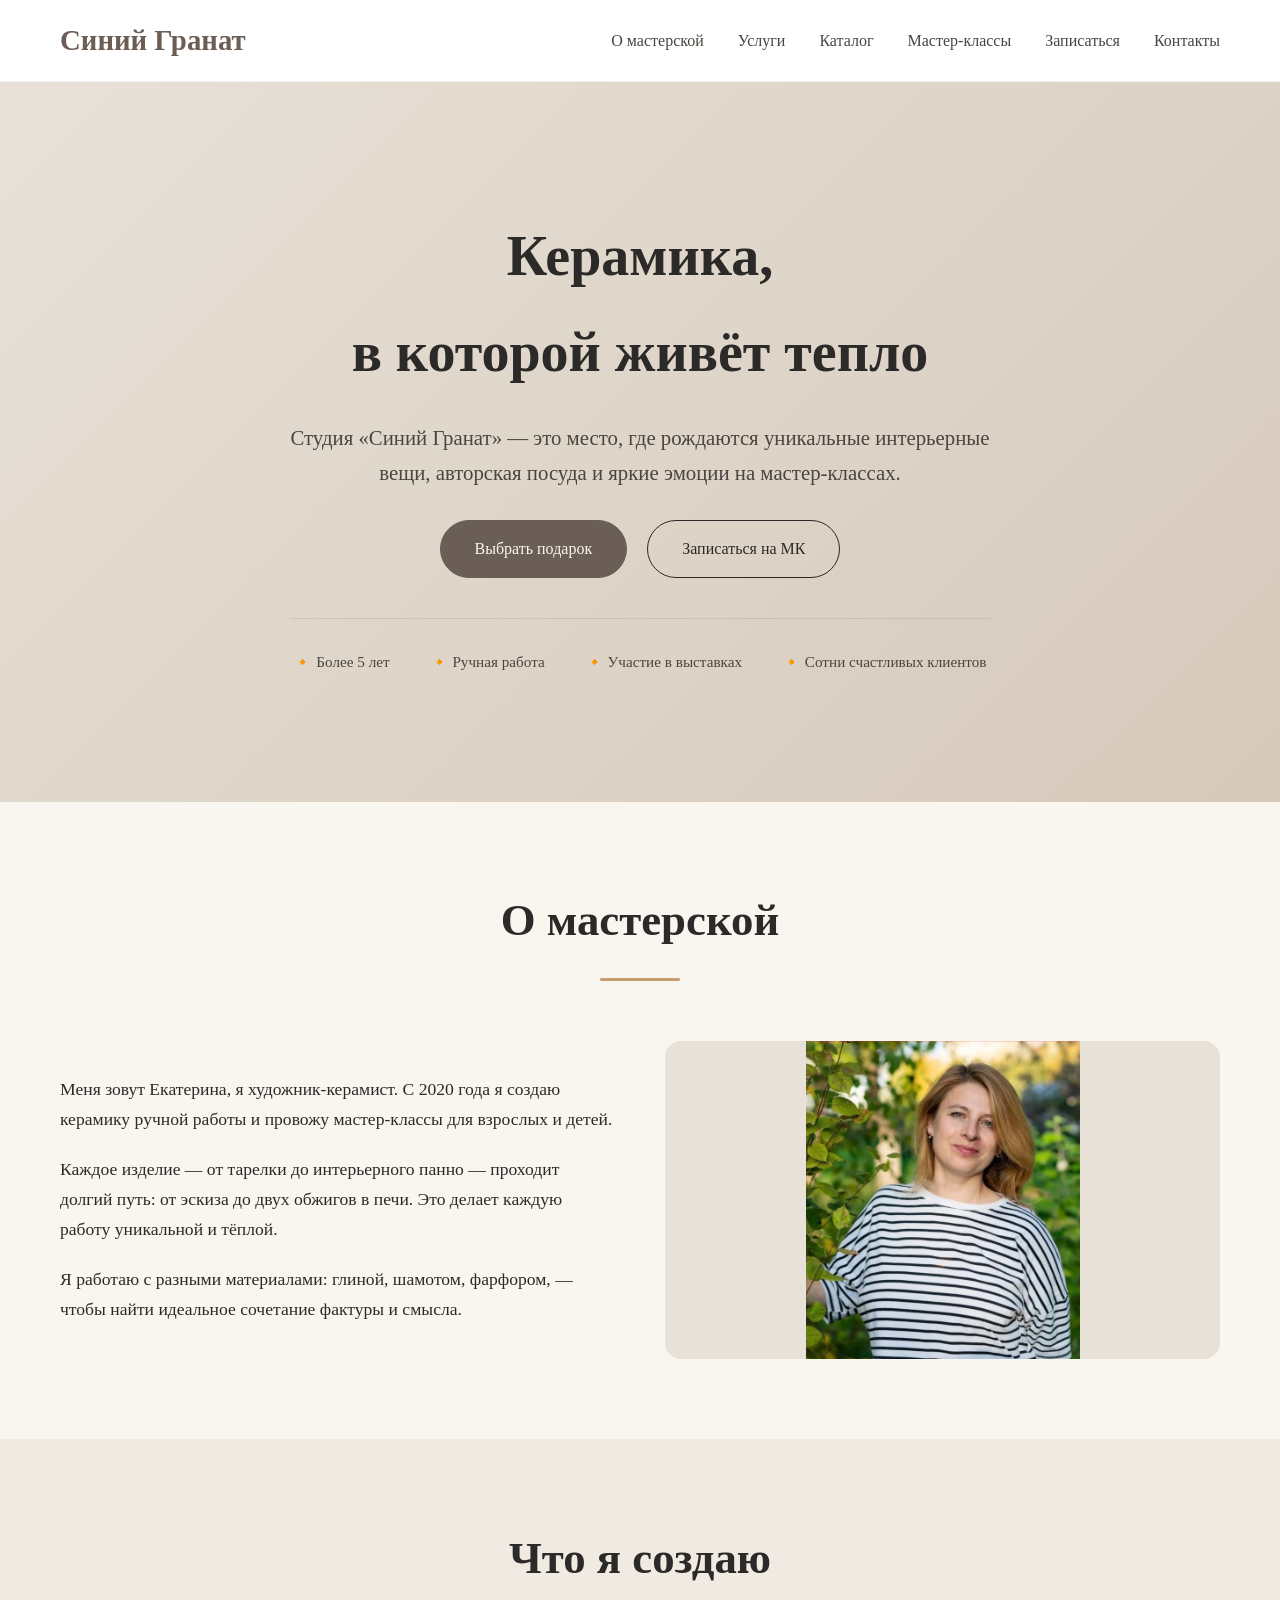
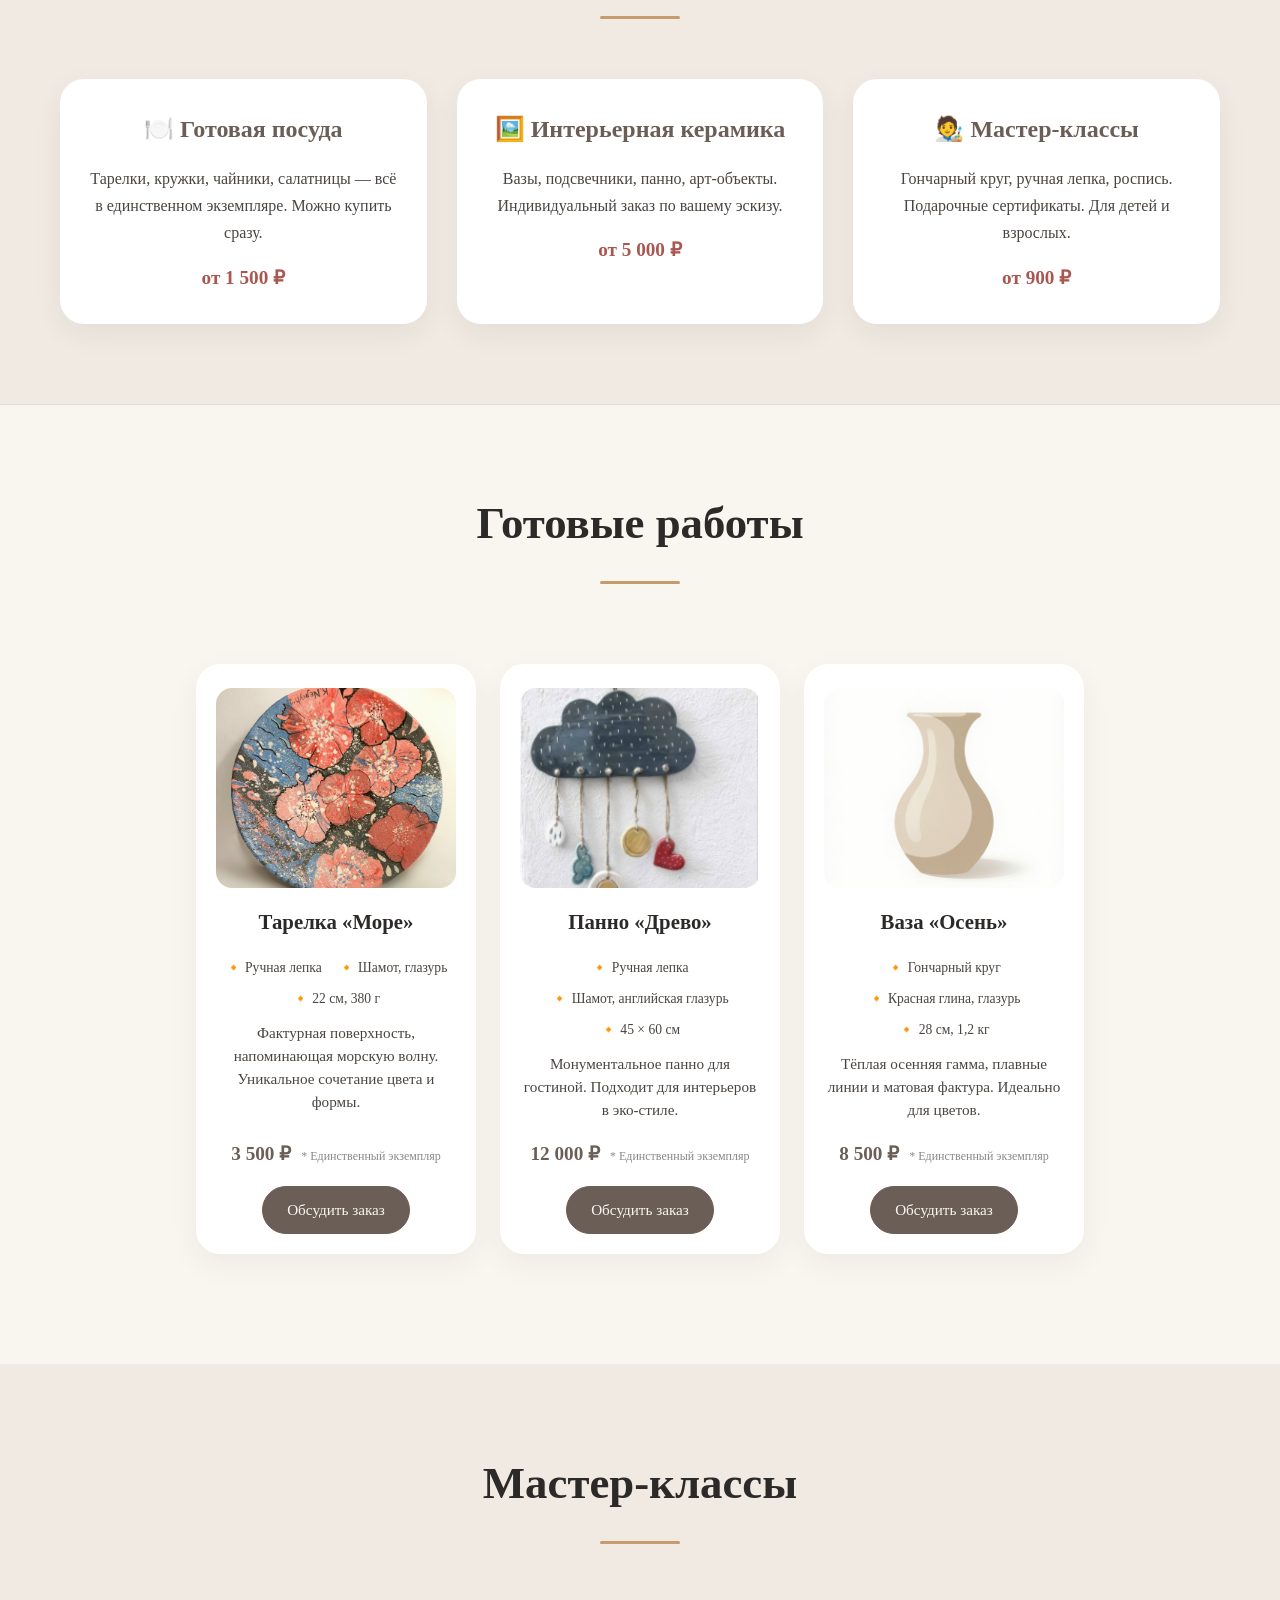
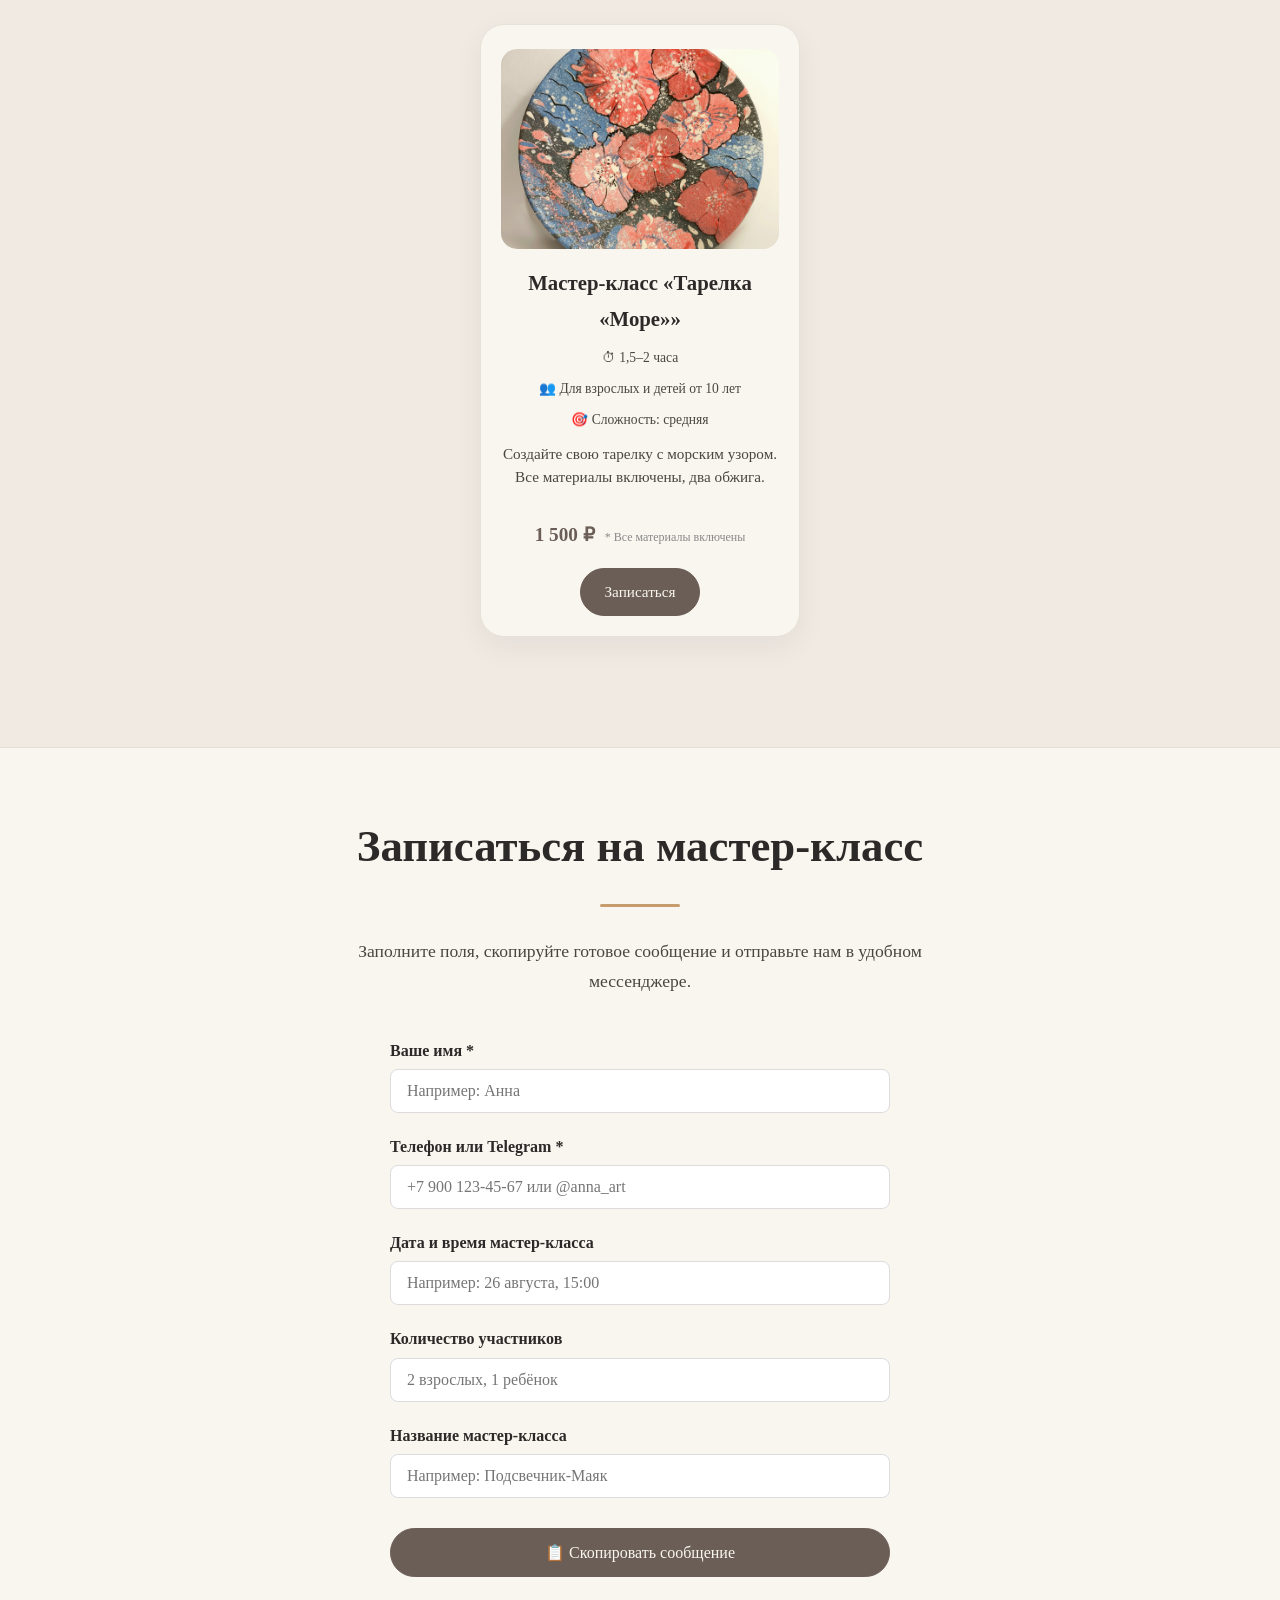
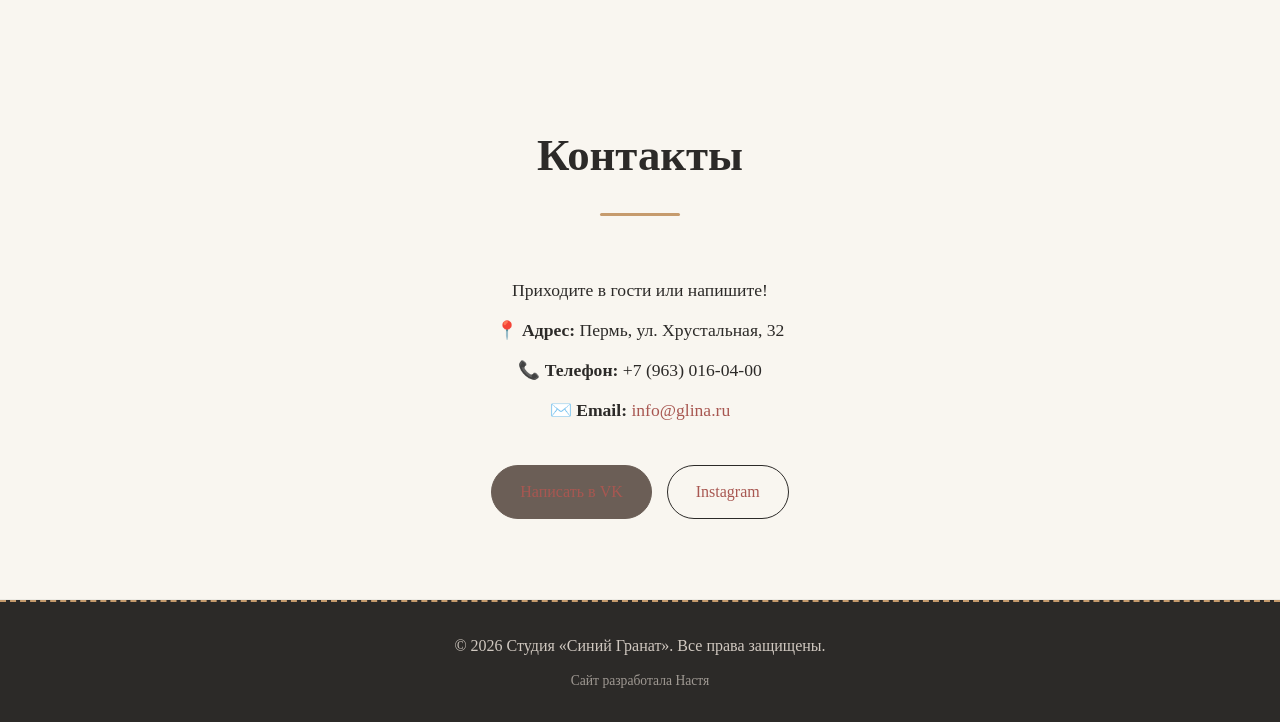
==== index.html @ b9ff0f96 "Add files via upload" ====
<!DOCTYPE html>
<html lang="ru">
<head>
    <meta charset="UTF-8">
    <meta name="viewport" content="width=device-width, initial-scale=1.0">
    <title>Студия керамики "Синий Гранат"</title>
    <style>
        /* ===== ОБЩИЕ СТИЛИ ===== */
        * {
            margin: 0;
            padding: 0;
            box-sizing: border-box;
        }

        body {
            font-family: 'Georgia', 'Times New Roman', serif;
            background-color: #F9F6F0;
            color: #2C2A28;
            line-height: 1.7;
        }

        .container {
            max-width: 1200px;
            margin: 0 auto;
            padding: 0 20px;
        }

        /* ===== ШАПКА ===== */
        .header {
            background: rgba(255, 255, 255, 0.95);
            backdrop-filter: blur(8px);
            position: sticky;
            top: 0;
            z-index: 100;
            padding: 16px 0;
            border-bottom: 1px solid rgba(44, 42, 40, 0.06);
        }

        .header__inner {
            display: flex;
            justify-content: space-between;
            align-items: center;
        }

        .logo {
            font-size: 1.8rem;
            font-weight: bold;
            color: #6B5E56;
            text-decoration: none;
        }

        .nav a {
            margin-left: 30px;
            text-decoration: none;
            color: #4A4540;
            font-weight: 500;
            transition: color 0.3s;
        }

        .nav a:hover {
            color: #A85751;
        }

        .burger {
            display: none;
            flex-direction: column;
            gap: 5px;
            background: none;
            border: none;
            cursor: pointer;
        }

        .burger span {
            display: block;
            width: 28px;
            height: 3px;
            background: #2C2A28;
            border-radius: 2px;
        }

        /* ===== ГЕРОЙ ===== */
        .hero {
            background: linear-gradient(135deg, #E8E1D7 0%, #D5C9BB 100%);
            min-height: 80vh;
            display: flex;
            align-items: center;
            text-align: center;
            padding: 60px 0;
        }

        .hero__title {
            font-size: 3.5rem;
            color: #2C2A28;
            margin-bottom: 20px;
        }

        .hero__subtitle {
            font-size: 1.3rem;
            color: #4A4540;
            max-width: 700px;
            margin: 0 auto 30px;
        }

        .hero__buttons {
            display: flex;
            gap: 20px;
            justify-content: center;
            flex-wrap: wrap;
            margin-bottom: 40px;
        }

        .btn {
            display: inline-block;
            padding: 14px 34px;
            border-radius: 40px;
            text-decoration: none;
            font-weight: 500;
            transition: all 0.3s ease;
            cursor: pointer;
            border: none;
            font-family: inherit;
            font-size: 1rem;
        }

        .btn--primary {
            background: #6B5E56;
            color: #F9F6F0;
            border: 1px solid #6B5E56;
        }

        .btn--primary:hover {
            background: #4A4540;
            transform: translateY(-3px);
            box-shadow: 0 10px 25px rgba(0, 0, 0, 0.1);
        }

        .btn--secondary {
            background: transparent;
            color: #2C2A28;
            border: 1px solid #2C2A28;
        }

        .btn--secondary:hover {
            background: #2C2A28;
            color: #F9F6F0;
            transform: translateY(-3px);
        }

        .btn--telegram {
            background: #0088cc;
            color: #fff;
        }
        .btn--telegram:hover {
            background: #006699;
        }
        .btn--whatsapp {
            background: #25D366;
            color: #fff;
        }
        .btn--whatsapp:hover {
            background: #1DA851;
        }
        .btn--email {
            background: #6B5E56;
            color: #fff;
        }
        .btn--email:hover {
            background: #4A4540;
        }

        .hero__trust {
            display: flex;
            justify-content: center;
            gap: 40px;
            flex-wrap: wrap;
            padding-top: 30px;
            border-top: 1px solid rgba(44, 42, 40, 0.1);
        }

        .trust-item {
            font-size: 0.95rem;
            color: #4A4540;
        }

        /* ===== СЕКЦИИ ===== */
        .section {
            padding: 80px 0;
            border-bottom: 1px solid rgba(44, 42, 40, 0.06);
        }

        .section--dark {
            background-color: #F0EAE3;
        }

        .section__title {
            font-size: 2.8rem;
            text-align: center;
            margin-bottom: 60px;
            color: #2C2A28;
            position: relative;
        }

        .section__title::after {
            content: '';
            display: block;
            width: 80px;
            height: 3px;
            background: #C69B6D;
            margin: 20px auto 0;
            border-radius: 4px;
        }

        /* ===== СЕТКИ ===== */
        .grid-3 {
            display: grid;
            grid-template-columns: repeat(3, 1fr);
            gap: 30px;
            justify-items: center;
        }

        .grid-2 {
            display: grid;
            grid-template-columns: 1fr 1fr;
            gap: 50px;
            align-items: center;
        }

        .card {
            background: #ffffff;
            border-radius: 24px;
            padding: 30px 25px;
            box-shadow: 0 10px 30px rgba(44, 42, 40, 0.06);
            text-align: center;
            transition: all 0.3s ease;
            width: 100%;
        }

        .card:hover {
            transform: translateY(-8px);
            box-shadow: 0 20px 40px rgba(44, 42, 40, 0.08);
        }

        .card h3 {
            font-size: 1.5rem;
            margin-bottom: 15px;
            color: #6B5E56;
        }

        .card p {
            color: #4A4540;
        }

        .card .price {
            display: inline-block;
            margin-top: 15px;
            font-weight: bold;
            color: #A85751;
            font-size: 1.2rem;
        }

        /* ===== КАРТОЧКИ ТОВАРОВ ===== */
        .product-card {
            background: #ffffff;
            border-radius: 24px;
            padding: 24px 20px 20px;
            box-shadow: 0 10px 30px rgba(44, 42, 40, 0.06);
            text-align: center;
            transition: all 0.3s ease;
            display: flex;
            flex-direction: column;
            height: 100%;
            width: 100%;
            max-width: 320px;
        }

        .product-card:hover {
            transform: translateY(-6px);
            box-shadow: 0 20px 40px rgba(44, 42, 40, 0.08);
        }

        .product-card img {
            width: 100%;
            height: 200px;
            object-fit: cover;
            border-radius: 16px;
            margin-bottom: 16px;
            background: #E8E1D7;
        }

        .product-card h3 {
            font-size: 1.3rem;
            color: #2C2A28;
            margin-bottom: 10px;
            min-height: 2.6rem;
        }

        .product-meta {
            display: flex;
            flex-wrap: wrap;
            justify-content: center;
            gap: 8px 16px;
            font-size: 0.85rem;
            color: #4A4540;
            margin-bottom: 12px;
        }

        .product-description {
            font-size: 0.95rem;
            color: #4A4540;
            line-height: 1.5;
            margin-bottom: 16px;
            flex: 1; /* ← занимает всё свободное место */
            min-height: 60px; /* ← минимальная высота */
        }

        .product-footer {
            display: flex;
            justify-content: center;
            align-items: baseline;
            gap: 10px;
            flex-wrap: wrap;
            margin-bottom: 16px;
        }

        .product-price {
            font-weight: bold;
            font-size: 1.2rem;
            color: #6B5E56;
        }

        .product-note {
            font-size: 0.75rem;
            color: #888;
        }

        .product-card .btn {
            align-self: center;
            padding: 10px 24px;
            font-size: 0.95rem;
            margin-top: auto;
        }

        .product-card--workshop {
            border: 1px solid #E8E1D7;
            background: #F9F6F0;
        }

        /* ===== КАРУСЕЛЬ ===== */
        .carousel {
            display: flex;
            gap: 24px;
            overflow-x: auto;
            padding: 20px 0 30px;
            scroll-snap-type: x mandatory;
            justify-content: center;
        }

        .carousel__item {
            flex: 0 0 280px;
            scroll-snap-align: start;
        }

        .carousel__item .product-card {
            max-width: 100%;
        }

        /* ===== ФОРМА ЗАПИСИ ===== */
        .form-section {
            padding: 60px 0;
            background: #F9F6F0;
        }

        .form-section .section__title {
            margin-bottom: 30px;
        }

        .form-intro {
            text-align: center;
            max-width: 600px;
            margin: 0 auto 40px;
            font-size: 1.1rem;
            color: #4A4540;
        }

        .form-group {
            margin-bottom: 20px;
            max-width: 500px;
            margin-left: auto;
            margin-right: auto;
        }

        .form-group label {
            display: block;
            font-weight: 600;
            margin-bottom: 5px;
            color: #2C2A28;
        }

        .form-group input {
            width: 100%;
            padding: 12px 16px;
            border: 1px solid #ddd;
            border-radius: 8px;
            font-size: 1rem;
            background: #ffffff;
            font-family: inherit;
        }

        .form-group input:focus {
            outline: 2px solid #C69B6D;
            border-color: transparent;
        }

        .form-actions {
            text-align: center;
            max-width: 500px;
            margin: 0 auto;
        }

        .form-actions .btn {
            width: 100%;
            margin-top: 10px;
        }

        #resultMessage {
            max-width: 600px;
            margin: 30px auto 0;
            background: #ffffff;
            padding: 24px;
            border-radius: 16px;
            box-shadow: 0 4px 12px rgba(0, 0, 0, 0.04);
        }

        #resultMessage p {
            font-weight: 600;
            margin-bottom: 10px;
        }

        #messageText {
            width: 100%;
            padding: 12px 16px;
            border: 1px solid #ddd;
            border-radius: 8px;
            font-family: inherit;
            font-size: 0.95rem;
            background: #F9F6F0;
            resize: vertical;
            min-height: 100px;
        }

        .result-buttons {
            display: flex;
            gap: 12px;
            flex-wrap: wrap;
            justify-content: center;
            margin-top: 16px;
        }

        .result-buttons .btn {
            padding: 10px 20px;
            font-size: 0.9rem;
            flex: 1;
            min-width: 140px;
        }

        /* ===== КОНТАКТЫ ===== */
        .contacts {
            text-align: center;
        }

        .contacts p {
            font-size: 1.1rem;
            margin-bottom: 10px;
        }

        .contacts a {
            color: #A85751;
            text-decoration: none;
        }

        .contacts a:hover {
            text-decoration: underline;
        }

        .contacts .btn {
            margin-top: 10px;
        }

        /* ===== ПОДВАЛ ===== */
        .footer {
            background: #2C2A28;
            color: #d0c8c0;
            text-align: center;
            padding: 30px 0;
            border-top: 2px dashed #C69B6D;
        }

        .footer a {
            color: #d0c8c0;
        }

        /* ===== АДАПТИВНОСТЬ ===== */
        @media (max-width: 992px) {
            .grid-3 {
                grid-template-columns: repeat(2, 1fr);
            }
            .grid-2 {
                grid-template-columns: 1fr;
                gap: 30px;
            }
        }

        @media (max-width: 768px) {
            .burger {
                display: flex;
            }

            .nav {
                display: none;
                flex-direction: column;
                position: absolute;
                top: 100%;
                left: 0;
                right: 0;
                background: #ffffff;
                padding: 20px;
                box-shadow: 0 10px 30px rgba(0, 0, 0, 0.08);
            }

            .nav.open {
                display: flex;
            }

            .nav a {
                padding: 12px 0;
                border-bottom: 1px solid #eee;
                margin: 0;
                text-align: center;
            }

            .grid-3 {
                grid-template-columns: 1fr;
                justify-items: center;
            }

            .hero__title {
                font-size: 2.2rem;
            }

            .section__title {
                font-size: 2rem;
            }

            .hero__trust {
                flex-direction: column;
                gap: 10px;
                text-align: left;
            }

            .carousel {
                justify-content: flex-start;
                padding: 20px 10px 30px;
            }

            .carousel__item {
                flex: 0 0 240px;
            }

            .form-group {
                max-width: 100%;
            }

            .result-buttons .btn {
                min-width: 100%;
            }
        }
    </style>
</head>
<body>

    <!-- ===== ШАПКА ===== -->
    <header class="header">
        <div class="container header__inner">
            <a href="#" class="logo">Синий Гранат</a>
            <button class="burger" id="burgerBtn" aria-label="Меню">
                <span></span>
                <span></span>
                <span></span>
            </button>
            <nav class="nav" id="mainNav">
                <a href="#about">О мастерской</a>
                <a href="#directions">Услуги</a>
                <a href="#catalog">Каталог</a>
                <a href="#workshops">Мастер-классы</a>
                <a href="#form">Записаться</a>
                <a href="#contacts">Контакты</a>
            </nav>
        </div>
    </header>

    <!-- ===== ГЕРОЙ ===== -->
    <section class="hero" id="home">
        <div class="container hero__content">
            <h1 class="hero__title">Керамика, <br>в которой живёт тепло</h1>
            <p class="hero__subtitle">
                Студия «Синий Гранат» — это место, где рождаются уникальные интерьерные вещи, авторская посуда и яркие эмоции на мастер-классах.
            </p>
            <div class="hero__buttons">
                <a href="#catalog" class="btn btn--primary">Выбрать подарок</a>
                <a href="#workshops" class="btn btn--secondary">Записаться на МК</a>
            </div>
            <div class="hero__trust">
                <div class="trust-item">🔸 Более 5 лет</div>
                <div class="trust-item">🔸 Ручная работа</div>
                <div class="trust-item">🔸 Участие в выставках</div>
                <div class="trust-item">🔸 Сотни счастливых клиентов</div>
            </div>
        </div>
    </section>

    <!-- ===== О МАСТЕРСКОЙ ===== -->
    <section class="section" id="about">
        <div class="container">
            <h2 class="section__title">О мастерской</h2>
            <div class="grid-2">
                <div>
                    <p style="font-size:1.1rem; margin-bottom:20px;">
                        Меня зовут Екатерина, я художник-керамист. С 2020 года я создаю керамику ручной работы и провожу мастер-классы для взрослых и детей.
                    </p>
                    <p style="font-size:1.1rem; margin-bottom:20px;">
                        Каждое изделие — от тарелки до интерьерного панно — проходит долгий путь: от эскиза до двух обжигов в печи. Это делает каждую работу уникальной и тёплой.
                    </p>
                    <p style="font-size:1.1rem;">
                        Я работаю с разными материалами: глиной, шамотом, фарфором, — чтобы найти идеальное сочетание фактуры и смысла.
                    </p>
                </div>
                <div style="background:#E8E1D7; border-radius:16px; min-height:300px; display:flex; align-items:center; justify-content:center; color:#6B5E56; font-style:italic;">
                    <img src="images/avatar.PNG" alt="Фото художника" loading="lazy">
                </div>
            </div>
        </div>
    </section>

    <!-- ===== НАПРАВЛЕНИЯ ===== -->
    <section class="section section--dark" id="directions">
        <div class="container">
            <h2 class="section__title">Что я создаю</h2>
            <div class="grid-3">
                <div class="card">
                    <h3>🍽️ Готовая посуда</h3>
                    <p>Тарелки, кружки, чайники, салатницы — всё в единственном экземпляре. Можно купить сразу.</p>
                    <span class="price">от 1 500 ₽</span>
                </div>
                <div class="card">
                    <h3>🖼️ Интерьерная керамика</h3>
                    <p>Вазы, подсвечники, панно, арт-объекты. Индивидуальный заказ по вашему эскизу.</p>
                    <span class="price">от 5 000 ₽</span>
                </div>
                <div class="card">
                    <h3>🧑‍🎨 Мастер-классы</h3>
                    <p>Гончарный круг, ручная лепка, роспись. Подарочные сертификаты. Для детей и взрослых.</p>
                    <span class="price">от 900 ₽</span>
                </div>
            </div>
        </div>
    </section>

    <!-- ===== КАТАЛОГ: ГОТОВЫЕ РАБОТЫ ===== -->
    <section class="section" id="catalog">
        <div class="container">
            <h2 class="section__title">Готовые работы</h2>
            <div class="carousel">

                <!-- Карточка 1: Тарелка «Море» -->
                <div class="carousel__item">
                    <div class="product-card">
                        <img src="images/mk-tarelka.jpg" alt="Тарелка Море, ручная лепка" loading="lazy">
                        <h3>Тарелка «Море»</h3>
                        <div class="product-meta">
                            <span>🔸 Ручная лепка</span>
                            <span>🔸 Шамот, глазурь</span>
                            <span>🔸 22 см, 380 г</span>
                        </div>
                        <p class="product-description">Фактурная поверхность, напоминающая морскую волну. Уникальное сочетание цвета и формы.</p>
                        <div class="product-footer">
                            <span class="product-price">3 500 ₽</span>
                            <span class="product-note">* Единственный экземпляр</span>
                        </div>
                        <a href="https://t.me/ваш_ник" class="btn btn--primary">Обсудить заказ</a>
                    </div>
                </div>

                <!-- Карточка 2: Панно «Древо» -->
                <div class="carousel__item">
                    <div class="product-card">
                        <img src="images/mk-panno.PNG" alt="Панно Древо, керамика" loading="lazy">
                        <h3>Панно «Древо»</h3>
                        <div class="product-meta">
                            <span>🔸 Ручная лепка</span>
                            <span>🔸 Шамот, английская глазурь</span>
                            <span>🔸 45 × 60 см</span>
                        </div>
                        <p class="product-description">Монументальное панно для гостиной. Подходит для интерьеров в эко-стиле.</p>
                        <div class="product-footer">
                            <span class="product-price">12 000 ₽</span>
                            <span class="product-note">* Единственный экземпляр</span>
                        </div>
                        <a href="https://t.me/ваш_ник" class="btn btn--primary">Обсудить заказ</a>
                    </div>
                </div>

                <!-- Карточка 3: Ваза «Осень» -->
                <div class="carousel__item">
                    <div class="product-card">
                        <img src="images/mk-vasa.jpeg" alt="Ваза Осень, керамика" loading="lazy">
                        <h3>Ваза «Осень»</h3>
                        <div class="product-meta">
                            <span>🔸 Гончарный круг</span>
                            <span>🔸 Красная глина, глазурь</span>
                            <span>🔸 28 см, 1,2 кг</span>
                        </div>
                        <p class="product-description">Тёплая осенняя гамма, плавные линии и матовая фактура. Идеально для цветов.</p>
                        <div class="product-footer">
                            <span class="product-price">8 500 ₽</span>
                            <span class="product-note">* Единственный экземпляр</span>
                        </div>
                        <a href="https://t.me/ваш_ник" class="btn btn--primary">Обсудить заказ</a>
                    </div>
                </div>

            </div>
        </div>
    </section>

    <!-- ===== МАСТЕР-КЛАССЫ ===== -->
    <section class="section section--dark" id="workshops">
        <div class="container">
            <h2 class="section__title">Мастер-классы</h2>
            <div class="carousel">

                <!-- Карточка 4: МК Тарелка «Море» -->
                <div class="product-card product-card--workshop">
                    <img src="images/mk-tarelka.jpg" alt="Мастер-класс Тарелка Море" loading="lazy">
                    <h3>Мастер-класс «Тарелка «Море»»</h3>
                    <div class="product-meta">
                        <span>⏱ 1,5–2 часа</span>
                        <span>👥 Для взрослых и детей от 10 лет</span>
                        <span>🎯 Сложность: средняя</span>
                    </div>
                    <p class="product-description">Создайте свою тарелку с морским узором. Все материалы включены, два обжига.</p>
                    <div class="product-footer">
                        <span class="product-price">1 500 ₽</span>
                        <span class="product-note">* Все материалы включены</span>
                    </div>
                    <a href="#form" class="btn btn--primary">Записаться</a>
                </div>

                

            </div>
        </div>
    </section>

    <!-- ===== ФОРМА ЗАПИСИ НА МК ===== -->
    <section class="form-section" id="form">
        <div class="container">
            <h2 class="section__title">Записаться на мастер-класс</h2>
            <p class="form-intro">
                Заполните поля, скопируйте готовое сообщение и отправьте нам в удобном мессенджере.
            </p>

            <form id="orderForm" novalidate>
                <div class="form-group">
                    <label for="userName">Ваше имя *</label>
                    <input type="text" id="userName" placeholder="Например: Анна" required>
                </div>

                <div class="form-group">
                    <label for="userPhone">Телефон или Telegram *</label>
                    <input type="text" id="userPhone" placeholder="+7 900 123-45-67 или @anna_art" required>
                </div>

                <div class="form-group">
                    <label for="userDate">Дата и время мастер-класса</label>
                    <input type="text" id="userDate" placeholder="Например: 26 августа, 15:00">
                </div>

                <div class="form-group">
                    <label for="userCount">Количество участников</label>
                    <input type="text" id="userCount" placeholder="2 взрослых, 1 ребёнок">
                </div>

                <div class="form-group">
                    <label for="userWorkshop">Название мастер-класса</label>
                    <input type="text" id="userWorkshop" placeholder="Например: Подсвечник-Маяк">
                </div>

                <div class="form-actions">
                    <button type="button" id="copyBtn" class="btn btn--primary">📋 Скопировать сообщение</button>
                </div>
            </form>

            <div id="resultMessage" style="display:none;">
                <p>📝 Ваше сообщение готово. Скопируйте его и отправьте нам:</p>
                <textarea id="messageText" rows="5" readonly></textarea>
                <div class="result-buttons">
                    <button id="copyAgainBtn" class="btn btn--secondary">📋 Скопировать снова</button>
                    <a href="#" id="sendTelegram" class="btn btn--telegram" target="_blank">Telegram</a>
                    <a href="#" id="sendWhatsApp" class="btn btn--whatsapp" target="_blank">WhatsApp</a>
                    <a href="#" id="sendEmail" class="btn btn--email">Email</a>
                </div>
            </div>
        </div>
    </section>

    <!-- ===== КОНТАКТЫ ===== -->
    <section class="section contacts" id="contacts">
        <div class="container">
            <h2 class="section__title">Контакты</h2>
            <div style="max-width:600px; margin:0 auto;">
                <p>Приходите в гости или напишите!</p>
                <p><strong>📍 Адрес:</strong> Пермь, ул. Хрустальная, 32</p>
                <p><strong>📞 Телефон:</strong> +7 (963) 016-04-00</p>
                <p><strong>✉️ Email:</strong> <a href="mailto:info@glina.ru">info@glina.ru</a></p>
                <div style="margin-top:30px; display:flex; gap:15px; justify-content:center; flex-wrap:wrap;">
                    <a href="#" class="btn btn--primary" style="padding:12px 28px;">Написать в VK</a>
                    <a href="#" class="btn btn--secondary" style="padding:12px 28px;">Instagram</a>
                </div>
            </div>
        </div>
    </section>

    <!-- ===== ПОДВАЛ ===== -->
    <footer class="footer">
        <div class="container">
            <p>© 2026 Студия «Синий Гранат». Все права защищены.</p>
            <p style="margin-top:10px; font-size:0.85rem; opacity:0.7;">Сайт разработала Настя</p>
        </div>
    </footer>

    <!-- ===== БУРГЕР ===== -->
    <script>
        document.getElementById('burgerBtn').addEventListener('click', function() {
            document.getElementById('mainNav').classList.toggle('open');
        });
    </script>

    <!-- ===== ФОРМА: КОПИРОВАНИЕ СООБЩЕНИЯ ===== -->
    <script>
        document.addEventListener('DOMContentLoaded', function() {
            const copyBtn = document.getElementById('copyBtn');
            const copyAgainBtn = document.getElementById('copyAgainBtn');
            const resultDiv = document.getElementById('resultMessage');
            const messageText = document.getElementById('messageText');

            const userName = document.getElementById('userName');
            const userPhone = document.getElementById('userPhone');
            const userDate = document.getElementById('userDate');
            const userCount = document.getElementById('userCount');
            const userWorkshop = document.getElementById('userWorkshop');

            function generateMessage() {
                const name = userName.value.trim() || 'не указано';
                const phone = userPhone.value.trim() || 'не указан';
                const date = userDate.value.trim() || 'не указана';
                const count = userCount.value.trim() || 'не указано';
                const workshop = userWorkshop.value.trim() || 'не указан';

                return `Здравствуйте! Меня зовут ${name}.\nЯ хочу записаться на мастер-класс: "${workshop}".\nДата: ${date}\nКоличество участников: ${count}\nМой контакт: ${phone}`;
            }

            function copyMessage() {
                const message = generateMessage();
                navigator.clipboard.writeText(message).then(() => {
                    alert('✅ Сообщение скопировано! Теперь вы можете отправить его в любой мессенджер.');
                }).catch(() => {
                    alert('❌ Не удалось скопировать. Выделите текст вручную.');
                });
            }

            function showAndCopy() {
                const message = generateMessage();
                messageText.value = message;
                resultDiv.style.display = 'block';
                resultDiv.scrollIntoView({ behavior: 'smooth', block: 'center' });
                copyMessage();
            }

            copyBtn.addEventListener('click', showAndCopy);
            copyAgainBtn.addEventListener('click', copyMessage);

            // Настройка ссылок для отправки (замените на свои)
            const sendTelegram = document.getElementById('sendTelegram');
            const sendWhatsApp = document.getElementById('sendWhatsApp');
            const sendEmail = document.getElementById('sendEmail');

            function getEncodedMessage() {
                return encodeURIComponent(generateMessage());
            }

            if (sendTelegram) {
                sendTelegram.addEventListener('click', function(e) {
                    e.preventDefault();
                    window.open(`https://t.me/ваш_ник?text=${getEncodedMessage()}`, '_blank');
                });
            }

            if (sendWhatsApp) {
                sendWhatsApp.addEventListener('click', function(e) {
                    e.preventDefault();
                    window.open(`https://wa.me/79001234567?text=${getEncodedMessage()}`, '_blank');
                });
            }

            if (sendEmail) {
                sendEmail.addEventListener('click', function(e) {
                    e.preventDefault();
                    window.location.href = `mailto:info@glina.ru?subject=Запись%20на%20мастер-класс&body=${getEncodedMessage()}`;
                });
            }
        });
    </script>

</body>
</html>
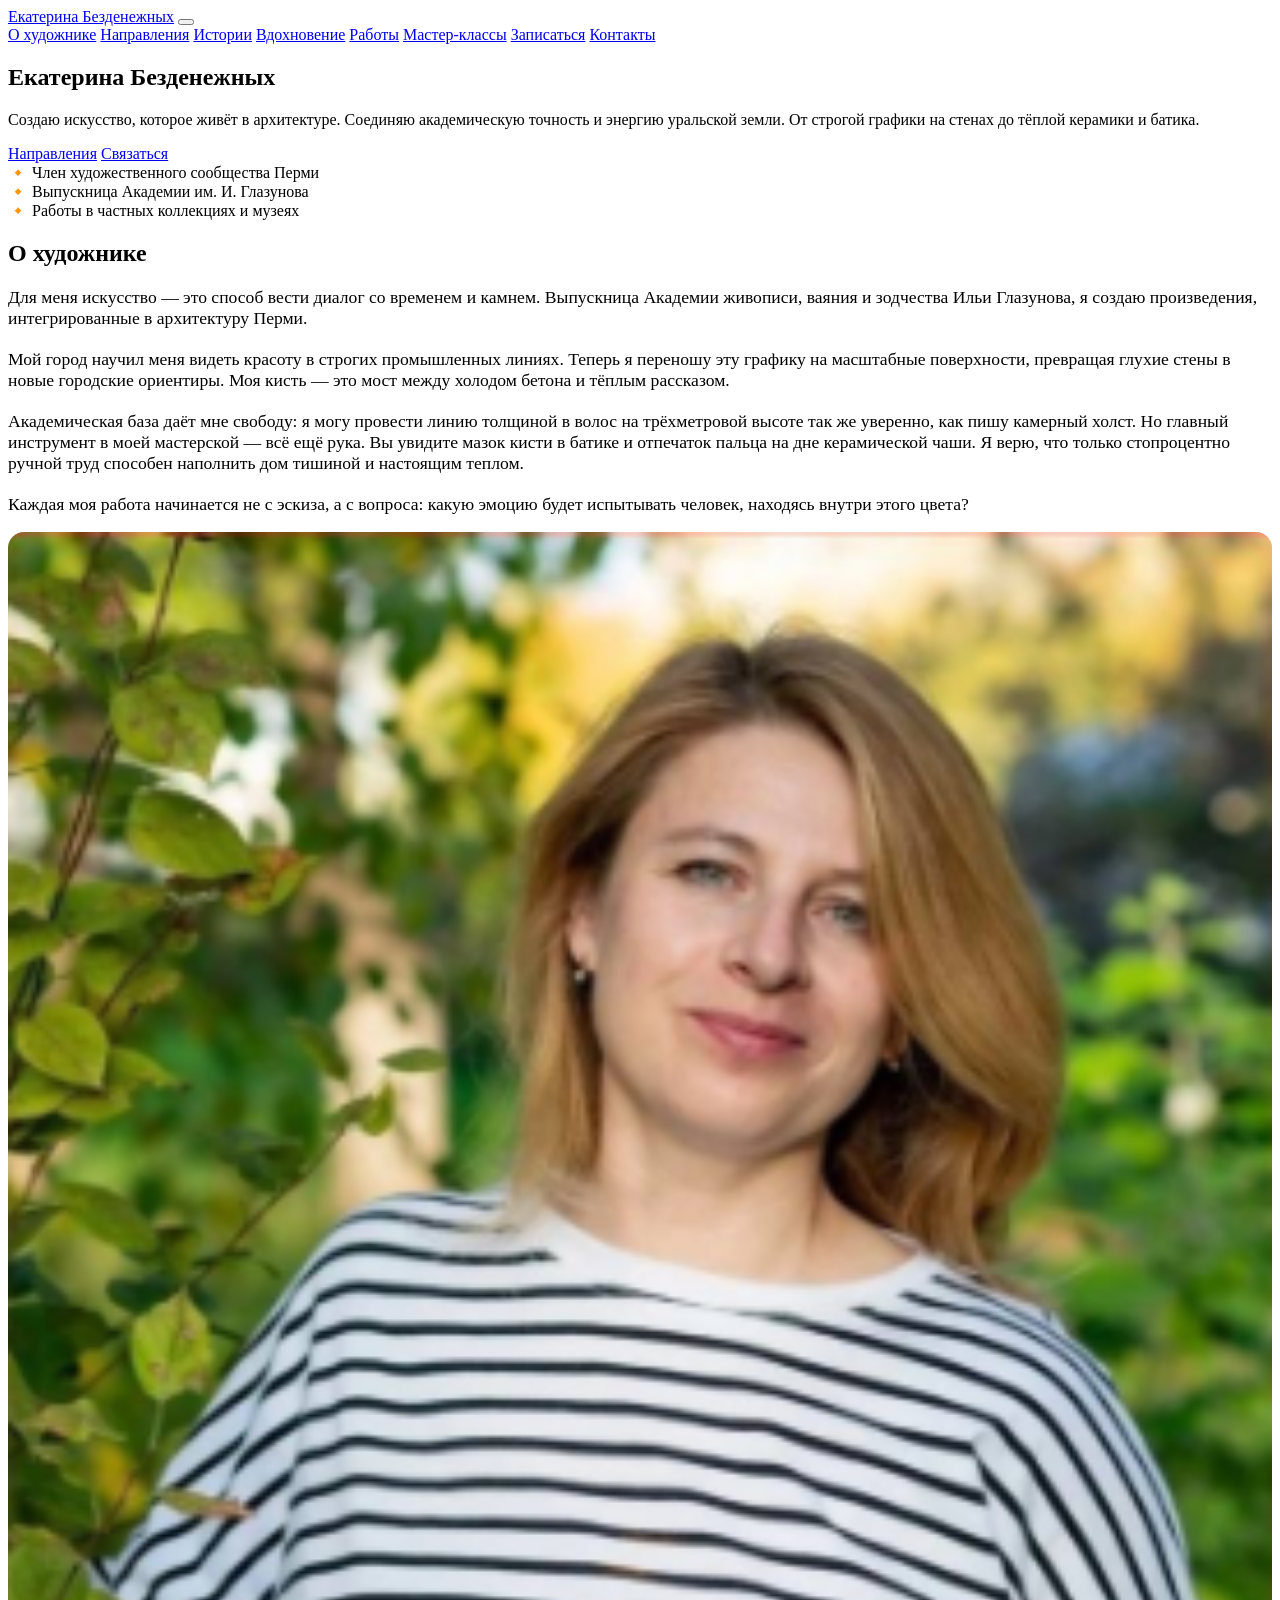
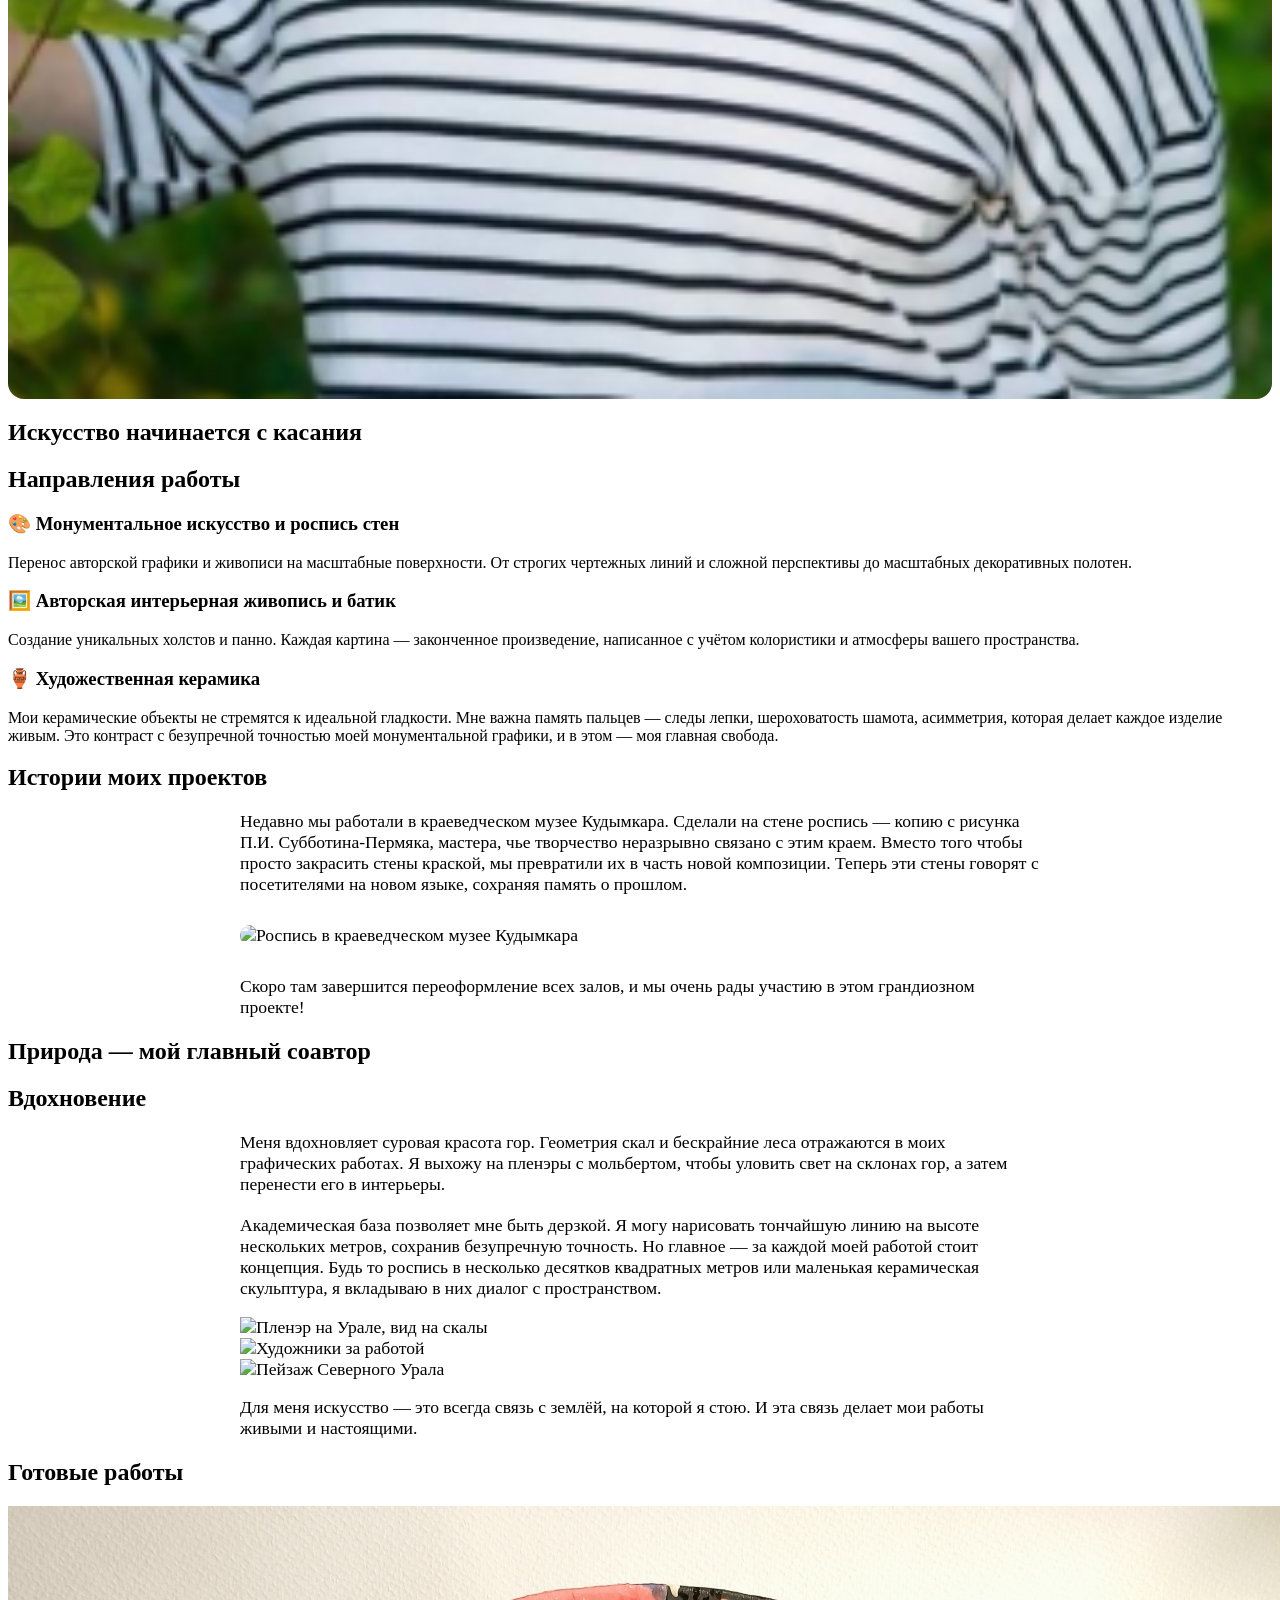
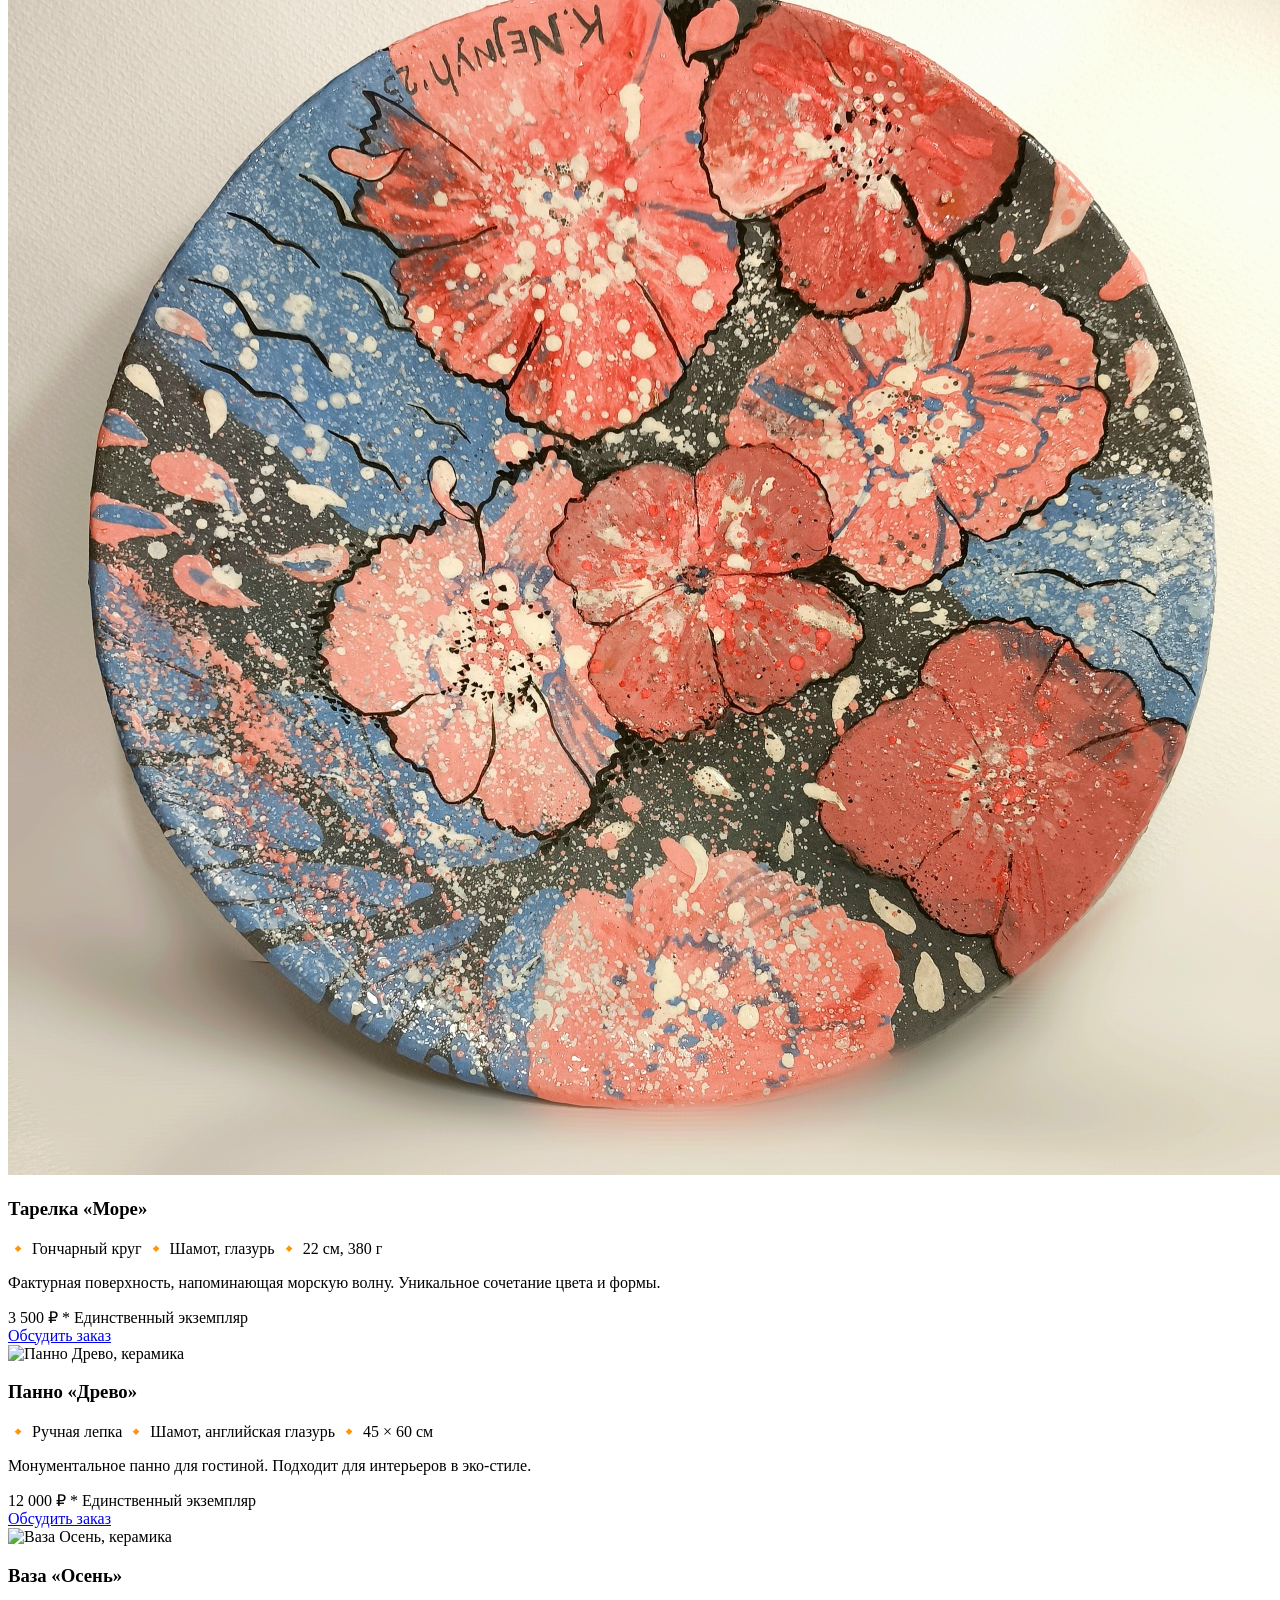
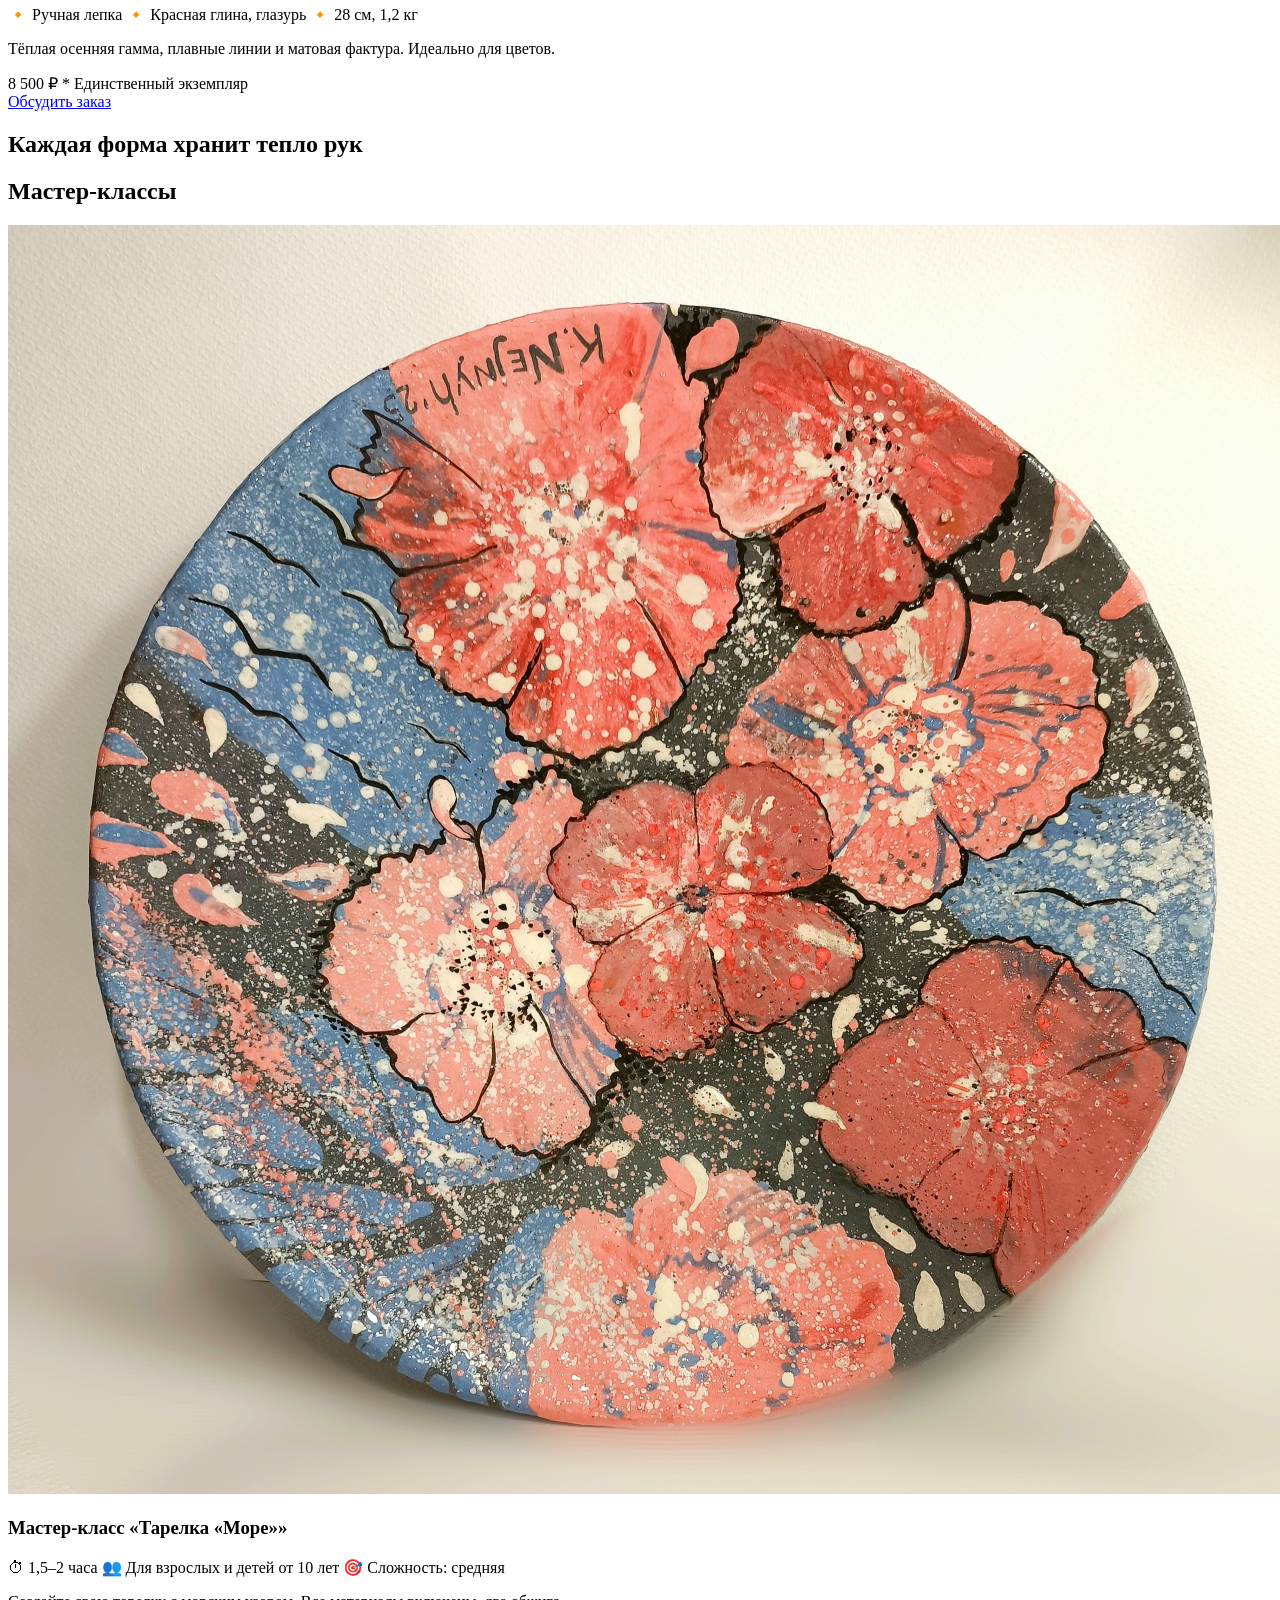
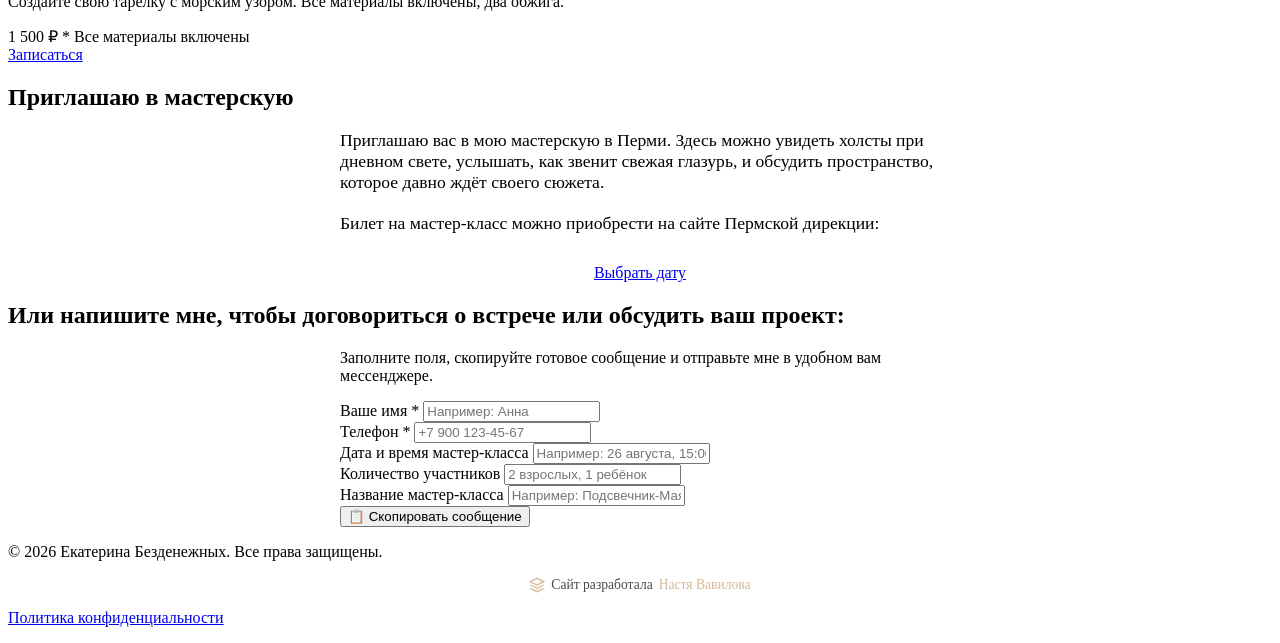
==== commit 4316e987: "Update index.html обновление контента" ====
--- a/index.html
+++ b/index.html
@@ -3,594 +3,31 @@
 <head>
     <meta charset="UTF-8">
     <meta name="viewport" content="width=device-width, initial-scale=1.0">
-    <title>Студия керамики "Синий Гранат"</title>
-    <style>
-        /* ===== ОБЩИЕ СТИЛИ ===== */
-        * {
-            margin: 0;
-            padding: 0;
-            box-sizing: border-box;
-        }
-
-        body {
-            font-family: 'Georgia', 'Times New Roman', serif;
-            background-color: #F9F6F0;
-            color: #2C2A28;
-            line-height: 1.7;
-        }
-
-        .container {
-            max-width: 1200px;
-            margin: 0 auto;
-            padding: 0 20px;
-        }
-
-        /* ===== ШАПКА ===== */
-        .header {
-            background: rgba(255, 255, 255, 0.95);
-            backdrop-filter: blur(8px);
-            position: sticky;
-            top: 0;
-            z-index: 100;
-            padding: 16px 0;
-            border-bottom: 1px solid rgba(44, 42, 40, 0.06);
-        }
-
-        .header__inner {
-            display: flex;
-            justify-content: space-between;
-            align-items: center;
-        }
-
-        .logo {
-            font-size: 1.8rem;
-            font-weight: bold;
-            color: #6B5E56;
-            text-decoration: none;
-        }
-
-        .nav a {
-            margin-left: 30px;
-            text-decoration: none;
-            color: #4A4540;
-            font-weight: 500;
-            transition: color 0.3s;
-        }
-
-        .nav a:hover {
-            color: #A85751;
-        }
-
-        .burger {
-            display: none;
-            flex-direction: column;
-            gap: 5px;
-            background: none;
-            border: none;
-            cursor: pointer;
-        }
-
-        .burger span {
-            display: block;
-            width: 28px;
-            height: 3px;
-            background: #2C2A28;
-            border-radius: 2px;
-        }
-
-        /* ===== ГЕРОЙ ===== */
-        .hero {
-            background: linear-gradient(135deg, #E8E1D7 0%, #D5C9BB 100%);
-            min-height: 80vh;
-            display: flex;
-            align-items: center;
-            text-align: center;
-            padding: 60px 0;
-        }
-
-        .hero__title {
-            font-size: 3.5rem;
-            color: #2C2A28;
-            margin-bottom: 20px;
-        }
-
-        .hero__subtitle {
-            font-size: 1.3rem;
-            color: #4A4540;
-            max-width: 700px;
-            margin: 0 auto 30px;
-        }
-
-        .hero__buttons {
-            display: flex;
-            gap: 20px;
-            justify-content: center;
-            flex-wrap: wrap;
-            margin-bottom: 40px;
-        }
-
-        .btn {
-            display: inline-block;
-            padding: 14px 34px;
-            border-radius: 40px;
-            text-decoration: none;
-            font-weight: 500;
-            transition: all 0.3s ease;
-            cursor: pointer;
-            border: none;
-            font-family: inherit;
-            font-size: 1rem;
-        }
-
-        .btn--primary {
-            background: #6B5E56;
-            color: #F9F6F0;
-            border: 1px solid #6B5E56;
-        }
-
-        .btn--primary:hover {
-            background: #4A4540;
-            transform: translateY(-3px);
-            box-shadow: 0 10px 25px rgba(0, 0, 0, 0.1);
-        }
-
-        .btn--secondary {
-            background: transparent;
-            color: #2C2A28;
-            border: 1px solid #2C2A28;
-        }
-
-        .btn--secondary:hover {
-            background: #2C2A28;
-            color: #F9F6F0;
-            transform: translateY(-3px);
-        }
-
-        .btn--telegram {
-            background: #0088cc;
-            color: #fff;
-        }
-        .btn--telegram:hover {
-            background: #006699;
-        }
-        .btn--whatsapp {
-            background: #25D366;
-            color: #fff;
-        }
-        .btn--whatsapp:hover {
-            background: #1DA851;
-        }
-        .btn--email {
-            background: #6B5E56;
-            color: #fff;
-        }
-        .btn--email:hover {
-            background: #4A4540;
-        }
-
-        .hero__trust {
-            display: flex;
-            justify-content: center;
-            gap: 40px;
-            flex-wrap: wrap;
-            padding-top: 30px;
-            border-top: 1px solid rgba(44, 42, 40, 0.1);
-        }
-
-        .trust-item {
-            font-size: 0.95rem;
-            color: #4A4540;
-        }
-
-        /* ===== СЕКЦИИ ===== */
-        .section {
-            padding: 80px 0;
-            border-bottom: 1px solid rgba(44, 42, 40, 0.06);
-        }
-
-        .section--dark {
-            background-color: #F0EAE3;
-        }
-
-        .section__title {
-            font-size: 2.8rem;
-            text-align: center;
-            margin-bottom: 60px;
-            color: #2C2A28;
-            position: relative;
-        }
-
-        .section__title::after {
-            content: '';
-            display: block;
-            width: 80px;
-            height: 3px;
-            background: #C69B6D;
-            margin: 20px auto 0;
-            border-radius: 4px;
-        }
-
-        /* ===== СЕТКИ ===== */
-        .grid-3 {
-            display: grid;
-            grid-template-columns: repeat(3, 1fr);
-            gap: 30px;
-            justify-items: center;
-        }
-
-        .grid-2 {
-            display: grid;
-            grid-template-columns: 1fr 1fr;
-            gap: 50px;
-            align-items: center;
-        }
-
-        .card {
-            background: #ffffff;
-            border-radius: 24px;
-            padding: 30px 25px;
-            box-shadow: 0 10px 30px rgba(44, 42, 40, 0.06);
-            text-align: center;
-            transition: all 0.3s ease;
-            width: 100%;
-        }
-
-        .card:hover {
-            transform: translateY(-8px);
-            box-shadow: 0 20px 40px rgba(44, 42, 40, 0.08);
-        }
-
-        .card h3 {
-            font-size: 1.5rem;
-            margin-bottom: 15px;
-            color: #6B5E56;
-        }
-
-        .card p {
-            color: #4A4540;
-        }
-
-        .card .price {
-            display: inline-block;
-            margin-top: 15px;
-            font-weight: bold;
-            color: #A85751;
-            font-size: 1.2rem;
-        }
-
-        /* ===== КАРТОЧКИ ТОВАРОВ ===== */
-        .product-card {
-            background: #ffffff;
-            border-radius: 24px;
-            padding: 24px 20px 20px;
-            box-shadow: 0 10px 30px rgba(44, 42, 40, 0.06);
-            text-align: center;
-            transition: all 0.3s ease;
-            display: flex;
-            flex-direction: column;
-            height: 100%;
-            width: 100%;
-            max-width: 320px;
-        }
-
-        .product-card:hover {
-            transform: translateY(-6px);
-            box-shadow: 0 20px 40px rgba(44, 42, 40, 0.08);
-        }
-
-        .product-card img {
-            width: 100%;
-            height: 200px;
-            object-fit: cover;
-            border-radius: 16px;
-            margin-bottom: 16px;
-            background: #E8E1D7;
-        }
-
-        .product-card h3 {
-            font-size: 1.3rem;
-            color: #2C2A28;
-            margin-bottom: 10px;
-            min-height: 2.6rem;
-        }
-
-        .product-meta {
-            display: flex;
-            flex-wrap: wrap;
-            justify-content: center;
-            gap: 8px 16px;
-            font-size: 0.85rem;
-            color: #4A4540;
-            margin-bottom: 12px;
-        }
-
-        .product-description {
-            font-size: 0.95rem;
-            color: #4A4540;
-            line-height: 1.5;
-            margin-bottom: 16px;
-            flex: 1; /* ← занимает всё свободное место */
-            min-height: 60px; /* ← минимальная высота */
-        }
-
-        .product-footer {
-            display: flex;
-            justify-content: center;
-            align-items: baseline;
-            gap: 10px;
-            flex-wrap: wrap;
-            margin-bottom: 16px;
-        }
-
-        .product-price {
-            font-weight: bold;
-            font-size: 1.2rem;
-            color: #6B5E56;
-        }
-
-        .product-note {
-            font-size: 0.75rem;
-            color: #888;
-        }
-
-        .product-card .btn {
-            align-self: center;
-            padding: 10px 24px;
-            font-size: 0.95rem;
-            margin-top: auto;
-        }
-
-        .product-card--workshop {
-            border: 1px solid #E8E1D7;
-            background: #F9F6F0;
-        }
-
-        /* ===== КАРУСЕЛЬ ===== */
-        .carousel {
-            display: flex;
-            gap: 24px;
-            overflow-x: auto;
-            padding: 20px 0 30px;
-            scroll-snap-type: x mandatory;
-            justify-content: center;
-        }
-
-        .carousel__item {
-            flex: 0 0 280px;
-            scroll-snap-align: start;
-        }
-
-        .carousel__item .product-card {
-            max-width: 100%;
-        }
-
-        /* ===== ФОРМА ЗАПИСИ ===== */
-        .form-section {
-            padding: 60px 0;
-            background: #F9F6F0;
-        }
-
-        .form-section .section__title {
-            margin-bottom: 30px;
-        }
-
-        .form-intro {
-            text-align: center;
-            max-width: 600px;
-            margin: 0 auto 40px;
-            font-size: 1.1rem;
-            color: #4A4540;
-        }
-
-        .form-group {
-            margin-bottom: 20px;
-            max-width: 500px;
-            margin-left: auto;
-            margin-right: auto;
-        }
-
-        .form-group label {
-            display: block;
-            font-weight: 600;
-            margin-bottom: 5px;
-            color: #2C2A28;
-        }
-
-        .form-group input {
-            width: 100%;
-            padding: 12px 16px;
-            border: 1px solid #ddd;
-            border-radius: 8px;
-            font-size: 1rem;
-            background: #ffffff;
-            font-family: inherit;
-        }
-
-        .form-group input:focus {
-            outline: 2px solid #C69B6D;
-            border-color: transparent;
-        }
-
-        .form-actions {
-            text-align: center;
-            max-width: 500px;
-            margin: 0 auto;
-        }
-
-        .form-actions .btn {
-            width: 100%;
-            margin-top: 10px;
-        }
-
-        #resultMessage {
-            max-width: 600px;
-            margin: 30px auto 0;
-            background: #ffffff;
-            padding: 24px;
-            border-radius: 16px;
-            box-shadow: 0 4px 12px rgba(0, 0, 0, 0.04);
-        }
-
-        #resultMessage p {
-            font-weight: 600;
-            margin-bottom: 10px;
-        }
-
-        #messageText {
-            width: 100%;
-            padding: 12px 16px;
-            border: 1px solid #ddd;
-            border-radius: 8px;
-            font-family: inherit;
-            font-size: 0.95rem;
-            background: #F9F6F0;
-            resize: vertical;
-            min-height: 100px;
-        }
-
-        .result-buttons {
-            display: flex;
-            gap: 12px;
-            flex-wrap: wrap;
-            justify-content: center;
-            margin-top: 16px;
-        }
-
-        .result-buttons .btn {
-            padding: 10px 20px;
-            font-size: 0.9rem;
-            flex: 1;
-            min-width: 140px;
-        }
-
-        /* ===== КОНТАКТЫ ===== */
-        .contacts {
-            text-align: center;
-        }
-
-        .contacts p {
-            font-size: 1.1rem;
-            margin-bottom: 10px;
-        }
-
-        .contacts a {
-            color: #A85751;
-            text-decoration: none;
-        }
-
-        .contacts a:hover {
-            text-decoration: underline;
-        }
-
-        .contacts .btn {
-            margin-top: 10px;
-        }
-
-        /* ===== ПОДВАЛ ===== */
-        .footer {
-            background: #2C2A28;
-            color: #d0c8c0;
-            text-align: center;
-            padding: 30px 0;
-            border-top: 2px dashed #C69B6D;
-        }
-
-        .footer a {
-            color: #d0c8c0;
-        }
-
-        /* ===== АДАПТИВНОСТЬ ===== */
-        @media (max-width: 992px) {
-            .grid-3 {
-                grid-template-columns: repeat(2, 1fr);
-            }
-            .grid-2 {
-                grid-template-columns: 1fr;
-                gap: 30px;
-            }
-        }
-
-        @media (max-width: 768px) {
-            .burger {
-                display: flex;
-            }
-
-            .nav {
-                display: none;
-                flex-direction: column;
-                position: absolute;
-                top: 100%;
-                left: 0;
-                right: 0;
-                background: #ffffff;
-                padding: 20px;
-                box-shadow: 0 10px 30px rgba(0, 0, 0, 0.08);
-            }
-
-            .nav.open {
-                display: flex;
-            }
-
-            .nav a {
-                padding: 12px 0;
-                border-bottom: 1px solid #eee;
-                margin: 0;
-                text-align: center;
-            }
-
-            .grid-3 {
-                grid-template-columns: 1fr;
-                justify-items: center;
-            }
-
-            .hero__title {
-                font-size: 2.2rem;
-            }
-
-            .section__title {
-                font-size: 2rem;
-            }
-
-            .hero__trust {
-                flex-direction: column;
-                gap: 10px;
-                text-align: left;
-            }
-
-            .carousel {
-                justify-content: flex-start;
-                padding: 20px 10px 30px;
-            }
-
-            .carousel__item {
-                flex: 0 0 240px;
-            }
-
-            .form-group {
-                max-width: 100%;
-            }
-
-            .result-buttons .btn {
-                min-width: 100%;
-            }
-        }
-    </style>
+    <title>Екатерина Безденежных — художник, монументалист, керамист</title>
+
+    <!-- ===== ПОДКЛЮЧЕНИЕ AOS (анимация при скролле) ===== -->
+    <link href="https://unpkg.com/aos@2.3.1/dist/aos.css" rel="stylesheet">
+
+    <!-- ===== ПОДКЛЮЧЕНИЕ CSS ===== -->
+    <link rel="stylesheet" href="style.css">
 </head>
 <body>
 
     <!-- ===== ШАПКА ===== -->
     <header class="header">
         <div class="container header__inner">
-            <a href="#" class="logo">Синий Гранат</a>
+            <a href="#" class="logo">Екатерина Безденежных</a>
             <button class="burger" id="burgerBtn" aria-label="Меню">
                 <span></span>
                 <span></span>
                 <span></span>
             </button>
             <nav class="nav" id="mainNav">
-                <a href="#about">О мастерской</a>
-                <a href="#directions">Услуги</a>
-                <a href="#catalog">Каталог</a>
+                <a href="#about">О художнике</a>
+                <a href="#directions">Направления</a>
+                <a href="#approach">Истории</a>
+                <a href="#inspiration">Вдохновение</a>
+                <a href="#catalog">Работы</a>
                 <a href="#workshops">Мастер-классы</a>
                 <a href="#form">Записаться</a>
                 <a href="#contacts">Контакты</a>
@@ -601,75 +38,140 @@
     <!-- ===== ГЕРОЙ ===== -->
     <section class="hero" id="home">
         <div class="container hero__content">
-            <h1 class="hero__title">Керамика, <br>в которой живёт тепло</h1>
+            <h1 class="hero__title">Екатерина Безденежных</h1>
+            <div data-aos="fade-up" data-aos-delay="200">
             <p class="hero__subtitle">
-                Студия «Синий Гранат» — это место, где рождаются уникальные интерьерные вещи, авторская посуда и яркие эмоции на мастер-классах.
+                Создаю искусство, которое живёт в архитектуре. Соединяю академическую точность и энергию уральской земли. От строгой графики на стенах до тёплой керамики и батика.
             </p>
             <div class="hero__buttons">
-                <a href="#catalog" class="btn btn--primary">Выбрать подарок</a>
-                <a href="#workshops" class="btn btn--secondary">Записаться на МК</a>
+                <a href="#directions" class="btn btn--primary">Направления</a>
+                <a href="#form" class="btn btn--secondary">Связаться</a>
             </div>
             <div class="hero__trust">
-                <div class="trust-item">🔸 Более 5 лет</div>
-                <div class="trust-item">🔸 Ручная работа</div>
-                <div class="trust-item">🔸 Участие в выставках</div>
-                <div class="trust-item">🔸 Сотни счастливых клиентов</div>
-            </div>
-        </div>
-    </section>
-
-    <!-- ===== О МАСТЕРСКОЙ ===== -->
+                <div class="trust-item">🔸 Член художественного сообщества Перми</div>
+                <div class="trust-item">🔸 Выпускница Академии им. И. Глазунова</div>
+                <div class="trust-item">🔸 Работы в частных коллекциях и музеях</div>
+            </div>
+        </div>
+    </section>
+
+    <!-- ===== О ХУДОЖНИКЕ ===== -->
     <section class="section" id="about">
         <div class="container">
-            <h2 class="section__title">О мастерской</h2>
+            <h2 class="section__title" data-aos="fade-up">О художнике</h2>
             <div class="grid-2">
-                <div>
+                <div data-aos="fade-right" data-aos-delay="200">
                     <p style="font-size:1.1rem; margin-bottom:20px;">
-                        Меня зовут Екатерина, я художник-керамист. С 2020 года я создаю керамику ручной работы и провожу мастер-классы для взрослых и детей.
+                        Для меня искусство — это способ вести диалог со временем и камнем. Выпускница Академии живописи, ваяния и зодчества Ильи Глазунова, я создаю произведения, интегрированные в архитектуру Перми.
                     </p>
                     <p style="font-size:1.1rem; margin-bottom:20px;">
-                        Каждое изделие — от тарелки до интерьерного панно — проходит долгий путь: от эскиза до двух обжигов в печи. Это делает каждую работу уникальной и тёплой.
+                        Мой город научил меня видеть красоту в строгих промышленных линиях. Теперь я переношу эту графику на масштабные поверхности, превращая глухие стены в новые городские ориентиры. Моя кисть — это мост между холодом бетона и тёплым рассказом.
+                    </p>
+                    <p style="font-size:1.1rem; margin-bottom:20px;">
+                        Академическая база даёт мне свободу: я могу провести линию толщиной в волос на трёхметровой высоте так же уверенно, как пишу камерный холст. Но главный инструмент в моей мастерской — всё ещё рука. Вы увидите мазок кисти в батике и отпечаток пальца на дне керамической чаши. Я верю, что только стопроцентно ручной труд способен наполнить дом тишиной и настоящим теплом.
                     </p>
                     <p style="font-size:1.1rem;">
-                        Я работаю с разными материалами: глиной, шамотом, фарфором, — чтобы найти идеальное сочетание фактуры и смысла.
+                        Каждая моя работа начинается не с эскиза, а с вопроса: какую эмоцию будет испытывать человек, находясь внутри этого цвета?
                     </p>
                 </div>
-                <div style="background:#E8E1D7; border-radius:16px; min-height:300px; display:flex; align-items:center; justify-content:center; color:#6B5E56; font-style:italic;">
-                    <img src="images/avatar.PNG" alt="Фото художника" loading="lazy">
-                </div>
-            </div>
-        </div>
-    </section>
+                <div style="background:#E8E1D7; border-radius:16px; min-height:300px; display:flex; align-items:center; justify-content:center; color:#6B5E56; font-style:italic;" data-aos="fade-left" data-aos-delay="300">
+                    <img src="images/avatar.PNG" alt="Фото художника" loading="lazy" style="width:100%; height:100%; object-fit:cover; border-radius:16px;">
+                </div>
+            </div>
+        </div>
+    </section>
+
+    <!-- ===== РАЗДЕЛИТЕЛЬ 1 ===== -->
+    <section class="divider divider--first">
+    <div class="divider__content">
+        <h2>Искусство начинается с касания</h2>
+    </div>
+</section>
 
     <!-- ===== НАПРАВЛЕНИЯ ===== -->
     <section class="section section--dark" id="directions">
         <div class="container">
-            <h2 class="section__title">Что я создаю</h2>
+            <h2 class="section__title" data-aos="fade-up">Направления работы</h2>
             <div class="grid-3">
-                <div class="card">
-                    <h3>🍽️ Готовая посуда</h3>
-                    <p>Тарелки, кружки, чайники, салатницы — всё в единственном экземпляре. Можно купить сразу.</p>
-                    <span class="price">от 1 500 ₽</span>
-                </div>
-                <div class="card">
-                    <h3>🖼️ Интерьерная керамика</h3>
-                    <p>Вазы, подсвечники, панно, арт-объекты. Индивидуальный заказ по вашему эскизу.</p>
-                    <span class="price">от 5 000 ₽</span>
-                </div>
-                <div class="card">
-                    <h3>🧑‍🎨 Мастер-классы</h3>
-                    <p>Гончарный круг, ручная лепка, роспись. Подарочные сертификаты. Для детей и взрослых.</p>
-                    <span class="price">от 900 ₽</span>
-                </div>
-            </div>
-        </div>
-    </section>
+                <div class="card" data-aos="fade-up" data-aos-delay="100">
+                    <h3>🎨 Монументальное искусство и роспись стен</h3>
+                    <p>Перенос авторской графики и живописи на масштабные поверхности. От строгих чертежных линий и сложной перспективы до масштабных декоративных полотен.</p>
+                </div>
+                <div class="card" data-aos="fade-up" data-aos-delay="200">
+                    <h3>🖼️ Авторская интерьерная живопись и батик</h3>
+                    <p>Создание уникальных холстов и панно. Каждая картина — законченное произведение, написанное с учётом колористики и атмосферы вашего пространства.</p>
+                </div>
+                <div class="card" data-aos="fade-up" data-aos-delay="300">
+                    <h3>🏺 Художественная керамика</h3>
+                    <p>Мои керамические объекты не стремятся к идеальной гладкости. Мне важна память пальцев — следы лепки, шероховатость шамота, асимметрия, которая делает каждое изделие живым. Это контраст с безупречной точностью моей монументальной графики, и в этом — моя главная свобода.</p>
+                </div>
+            </div>
+        </div>
+    </section>
+
+    <!-- ===== ИСТОРИИ ПРОЕКТОВ ===== -->
+    <section class="section" id="approach">
+        <div class="container">
+            <h2 class="section__title" data-aos="fade-up">Истории моих проектов</h2>
+            <div style="max-width:800px; margin:0 auto; font-size:1.1rem;" data-aos="fade-up" data-aos-delay="100">
+                <p style="margin-bottom:20px;">
+                    Недавно мы работали в краеведческом музее Кудымкара. Сделали на стене роспись — копию с рисунка П.И. Субботина‑Пермяка, мастера, чье творчество неразрывно связано с этим краем. Вместо того чтобы просто закрасить стены краской, мы превратили их в часть новой композиции. Теперь эти стены говорят с посетителями на новом языке, сохраняя память о прошлом.
+                </p>
+                <div style="margin: 30px 0; border-radius:16px; overflow:hidden;">
+                <img src="images/project-kudymkar.jpg" alt="Роспись в краеведческом музее Кудымкара" style="width:100%; height:auto; display:block;">
+                </div>
+            
+            <p style="margin-bottom:20px;">
+                Скоро там завершится переоформление всех залов, и мы очень рады участию в этом грандиозном проекте!
+            </p>
+            </div>
+        </div>
+    </section>
+
+    <!-- ===== РАЗДЕЛИТЕЛЬ 2 ===== -->
+<section class="divider divider--second">
+    <div class="divider__content">
+        <h2>Природа — мой главный соавтор</h2>
+    </div>
+</section>
+
+    <!-- ===== ВДОХНОВЕНИЕ ===== -->
+<section class="section section--dark" id="inspiration">
+    <div class="container">
+        <h2 class="section__title" data-aos="fade-up">Вдохновение</h2>
+        <div style="max-width:800px; margin:0 auto; font-size:1.1rem;" data-aos="fade-up" data-aos-delay="100">
+            <p style="margin-bottom:20px;">
+                Меня вдохновляет суровая красота гор. Геометрия скал и бескрайние леса отражаются в моих графических работах. Я выхожу на пленэры с мольбертом, чтобы уловить свет на склонах гор, а затем перенести его в интерьеры.
+            </p>
+            <p>
+                Академическая база позволяет мне быть дерзкой. Я могу нарисовать тончайшую линию на высоте нескольких метров, сохранив безупречную точность. Но главное — за каждой моей работой стоит концепция. Будь то роспись в несколько десятков квадратных метров или маленькая керамическая скульптура, я вкладываю в них диалог с пространством.
+            </p>
+
+            <!-- Галерея пленэров -->
+            <div class="pleinair-gallery" data-aos="fade-up" data-aos-delay="100">
+                <div class="pleinair-item">
+                    <img src="images/plener-1.jpg" alt="Пленэр на Урале, вид на скалы" loading="lazy">
+                </div>
+                <div class="pleinair-item">
+                    <img src="images/plener-2.jpg" alt="Художники за работой" loading="lazy">
+                </div>
+                <div class="pleinair-item">
+                    <img src="images/plener-3.jpg" alt="Пейзаж Северного Урала" loading="lazy">
+                </div>
+            </div>
+
+            <p>
+                Для меня искусство — это всегда связь с землёй, на которой я стою. И эта связь делает мои работы живыми и настоящими.
+            </p>
+        </div>
+    </div>
+</section>
 
     <!-- ===== КАТАЛОГ: ГОТОВЫЕ РАБОТЫ ===== -->
     <section class="section" id="catalog">
         <div class="container">
-            <h2 class="section__title">Готовые работы</h2>
-            <div class="carousel">
+            <h2 class="section__title" data-aos="fade-up">Готовые работы</h2>
+            <div class="carousel" data-aos="fade-up" data-aos-delay="100">
 
                 <!-- Карточка 1: Тарелка «Море» -->
                 <div class="carousel__item">
@@ -677,7 +179,7 @@
                         <img src="images/mk-tarelka.jpg" alt="Тарелка Море, ручная лепка" loading="lazy">
                         <h3>Тарелка «Море»</h3>
                         <div class="product-meta">
-                            <span>🔸 Ручная лепка</span>
+                            <span>🔸 Гончарный круг</span>
                             <span>🔸 Шамот, глазурь</span>
                             <span>🔸 22 см, 380 г</span>
                         </div>
@@ -686,14 +188,14 @@
                             <span class="product-price">3 500 ₽</span>
                             <span class="product-note">* Единственный экземпляр</span>
                         </div>
-                        <a href="https://t.me/ваш_ник" class="btn btn--primary">Обсудить заказ</a>
+                        <a href="#form" class="btn btn--primary">Обсудить заказ</a>
                     </div>
                 </div>
 
                 <!-- Карточка 2: Панно «Древо» -->
                 <div class="carousel__item">
                     <div class="product-card">
-                        <img src="images/mk-panno.PNG" alt="Панно Древо, керамика" loading="lazy">
+                        <img src="images/mk-panno.jpg" alt="Панно Древо, керамика" loading="lazy">
                         <h3>Панно «Древо»</h3>
                         <div class="product-meta">
                             <span>🔸 Ручная лепка</span>
@@ -705,17 +207,17 @@
                             <span class="product-price">12 000 ₽</span>
                             <span class="product-note">* Единственный экземпляр</span>
                         </div>
-                        <a href="https://t.me/ваш_ник" class="btn btn--primary">Обсудить заказ</a>
+                        <a href="#form" class="btn btn--primary">Обсудить заказ</a>
                     </div>
                 </div>
 
                 <!-- Карточка 3: Ваза «Осень» -->
                 <div class="carousel__item">
                     <div class="product-card">
-                        <img src="images/mk-vasa.jpeg" alt="Ваза Осень, керамика" loading="lazy">
+                        <img src="images/mk-vasa.jpg" alt="Ваза Осень, керамика" loading="lazy">
                         <h3>Ваза «Осень»</h3>
                         <div class="product-meta">
-                            <span>🔸 Гончарный круг</span>
+                            <span>🔸 Ручная лепка</span>
                             <span>🔸 Красная глина, глазурь</span>
                             <span>🔸 28 см, 1,2 кг</span>
                         </div>
@@ -724,39 +226,65 @@
                             <span class="product-price">8 500 ₽</span>
                             <span class="product-note">* Единственный экземпляр</span>
                         </div>
-                        <a href="https://t.me/ваш_ник" class="btn btn--primary">Обсудить заказ</a>
+                        <a href="#form" class="btn btn--primary">Обсудить заказ</a>
                     </div>
                 </div>
 
             </div>
         </div>
     </section>
+
+    <!-- ===== РАЗДЕЛИТЕЛЬ 3 ===== -->
+<section class="divider divider--third">
+    <div class="divider__content">
+        <h2>Каждая форма хранит тепло рук</h2>
+    </div>
+</section>
 
     <!-- ===== МАСТЕР-КЛАССЫ ===== -->
     <section class="section section--dark" id="workshops">
         <div class="container">
-            <h2 class="section__title">Мастер-классы</h2>
-            <div class="carousel">
+            <h2 class="section__title" data-aos="fade-up">Мастер-классы</h2>
+            <div class="carousel" data-aos="fade-up" data-aos-delay="100">
 
                 <!-- Карточка 4: МК Тарелка «Море» -->
-                <div class="product-card product-card--workshop">
-                    <img src="images/mk-tarelka.jpg" alt="Мастер-класс Тарелка Море" loading="lazy">
-                    <h3>Мастер-класс «Тарелка «Море»»</h3>
-                    <div class="product-meta">
-                        <span>⏱ 1,5–2 часа</span>
-                        <span>👥 Для взрослых и детей от 10 лет</span>
-                        <span>🎯 Сложность: средняя</span>
+                <div class="carousel__item">
+                    <div class="product-card product-card--workshop">
+                        <img src="images/mk-tarelka.jpg" alt="Мастер-класс Тарелка Море" loading="lazy">
+                        <h3>Мастер-класс «Тарелка «Море»»</h3>
+                        <div class="product-meta">
+                            <span>⏱ 1,5–2 часа</span>
+                            <span>👥 Для взрослых и детей от 10 лет</span>
+                            <span>🎯 Сложность: средняя</span>
+                        </div>
+                        <p class="product-description">Создайте свою тарелку с морским узором. Все материалы включены, два обжига.</p>
+                        <div class="product-footer">
+                            <span class="product-price">1 500 ₽</span>
+                            <span class="product-note">* Все материалы включены</span>
+                        </div>
+                        <a href="#form" class="btn btn--primary">Записаться</a>
                     </div>
-                    <p class="product-description">Создайте свою тарелку с морским узором. Все материалы включены, два обжига.</p>
-                    <div class="product-footer">
-                        <span class="product-price">1 500 ₽</span>
-                        <span class="product-note">* Все материалы включены</span>
-                    </div>
-                    <a href="#form" class="btn btn--primary">Записаться</a>
-                </div>
-
+                </div>
+
+            </div>
+        </div>
+    </section>
+
+    <!-- ===== КОНТАКТЫ ===== -->
+    <section class="section contacts" id="contacts">
+        <div class="container">
+            <h2 class="section__title" data-aos="fade-up">Приглашаю в мастерскую</h2>
+            <div style="max-width:600px; margin:0 auto;" data-aos="fade-up" data-aos-delay="100">
+                <p style="font-size:1.1rem; margin-bottom:20px;">
+                    Приглашаю вас в мою мастерскую в Перми. Здесь можно увидеть холсты при дневном свете, услышать, как звенит свежая глазурь, и обсудить пространство, которое давно ждёт своего сюжета.
+                </p>
+                <p style="font-size:1.1rem; margin-bottom:30px;">
+                    Билет на мастер-класс можно приобрести на сайте Пермской дирекции:
+                </p>
+                <div style="display:flex; gap:15px; justify-content:center; flex-wrap:wrap;">
+                    <a href="https://permdirection.ru/km/" class="btn btn--primary" target="_blank">Выбрать дату</a>
+                </div>
                 
-
             </div>
         </div>
     </section>
@@ -764,9 +292,11 @@
     <!-- ===== ФОРМА ЗАПИСИ НА МК ===== -->
     <section class="form-section" id="form">
         <div class="container">
-            <h2 class="section__title">Записаться на мастер-класс</h2>
+            <h2 class="section__title" data-aos="fade-up">Или напишите мне, чтобы договориться о встрече или обсудить ваш проект:</h2>
+            <div style="max-width:600px; margin:0 auto;" data-aos="fade-up" data-aos-delay="100">
+            
             <p class="form-intro">
-                Заполните поля, скопируйте готовое сообщение и отправьте нам в удобном мессенджере.
+                Заполните поля, скопируйте готовое сообщение и отправьте мне в удобном вам мессенджере.
             </p>
 
             <form id="orderForm" novalidate>
@@ -776,8 +306,8 @@
                 </div>
 
                 <div class="form-group">
-                    <label for="userPhone">Телефон или Telegram *</label>
-                    <input type="text" id="userPhone" placeholder="+7 900 123-45-67 или @anna_art" required>
+                    <label for="userPhone">Телефон *</label>
+                    <input type="text" id="userPhone" placeholder="+7 900 123-45-67" required>
                 </div>
 
                 <div class="form-group">
@@ -805,26 +335,8 @@
                 <textarea id="messageText" rows="5" readonly></textarea>
                 <div class="result-buttons">
                     <button id="copyAgainBtn" class="btn btn--secondary">📋 Скопировать снова</button>
-                    <a href="#" id="sendTelegram" class="btn btn--telegram" target="_blank">Telegram</a>
-                    <a href="#" id="sendWhatsApp" class="btn btn--whatsapp" target="_blank">WhatsApp</a>
-                    <a href="#" id="sendEmail" class="btn btn--email">Email</a>
-                </div>
-            </div>
-        </div>
-    </section>
-
-    <!-- ===== КОНТАКТЫ ===== -->
-    <section class="section contacts" id="contacts">
-        <div class="container">
-            <h2 class="section__title">Контакты</h2>
-            <div style="max-width:600px; margin:0 auto;">
-                <p>Приходите в гости или напишите!</p>
-                <p><strong>📍 Адрес:</strong> Пермь, ул. Хрустальная, 32</p>
-                <p><strong>📞 Телефон:</strong> +7 (963) 016-04-00</p>
-                <p><strong>✉️ Email:</strong> <a href="mailto:info@glina.ru">info@glina.ru</a></p>
-                <div style="margin-top:30px; display:flex; gap:15px; justify-content:center; flex-wrap:wrap;">
-                    <a href="#" class="btn btn--primary" style="padding:12px 28px;">Написать в VK</a>
-                    <a href="#" class="btn btn--secondary" style="padding:12px 28px;">Instagram</a>
+                    <a href="https://vk.ru/asadullinakatya" id="sendVK" class="btn btn--vk" target="_blank">VK</a>
+                    <a href="nejnykh@mail.ru" id="sendEmail" class="btn btn--email">Email: nejnykh@mail.ru</a>
                 </div>
             </div>
         </div>
@@ -833,93 +345,23 @@
     <!-- ===== ПОДВАЛ ===== -->
     <footer class="footer">
         <div class="container">
-            <p>© 2026 Студия «Синий Гранат». Все права защищены.</p>
-            <p style="margin-top:10px; font-size:0.85rem; opacity:0.7;">Сайт разработала Настя</p>
+            <p>© 2026 Екатерина Безденежных. Все права защищены.</p>
+             <p style="font-size:0.85rem; opacity:0.7;display:flex; align-items:center; justify-content:center; gap:6px; flex-wrap:wrap;">
+            <svg width="16" height="16" viewBox="0 0 24 24" fill="none" stroke="#C69B6D" stroke-width="2">
+                <path d="M12 2L2 7l10 5 10-5-10-5zM2 17l10 5 10-5M2 12l10 5 10-5"/>
+            </svg>
+            Сайт разработала <a href="https://stardragon59.github.io/my-blog/about.html" target="_blank" style="color:#C69B6D; text-decoration:none;">Настя Вавилова</a>
+        </p>
+            <p><a href="privacy.html">Политика конфиденциальности</a></p>
         </div>
     </footer>
 
-    <!-- ===== БУРГЕР ===== -->
-    <script>
-        document.getElementById('burgerBtn').addEventListener('click', function() {
-            document.getElementById('mainNav').classList.toggle('open');
-        });
-    </script>
-
-    <!-- ===== ФОРМА: КОПИРОВАНИЕ СООБЩЕНИЯ ===== -->
-    <script>
-        document.addEventListener('DOMContentLoaded', function() {
-            const copyBtn = document.getElementById('copyBtn');
-            const copyAgainBtn = document.getElementById('copyAgainBtn');
-            const resultDiv = document.getElementById('resultMessage');
-            const messageText = document.getElementById('messageText');
-
-            const userName = document.getElementById('userName');
-            const userPhone = document.getElementById('userPhone');
-            const userDate = document.getElementById('userDate');
-            const userCount = document.getElementById('userCount');
-            const userWorkshop = document.getElementById('userWorkshop');
-
-            function generateMessage() {
-                const name = userName.value.trim() || 'не указано';
-                const phone = userPhone.value.trim() || 'не указан';
-                const date = userDate.value.trim() || 'не указана';
-                const count = userCount.value.trim() || 'не указано';
-                const workshop = userWorkshop.value.trim() || 'не указан';
-
-                return `Здравствуйте! Меня зовут ${name}.\nЯ хочу записаться на мастер-класс: "${workshop}".\nДата: ${date}\nКоличество участников: ${count}\nМой контакт: ${phone}`;
-            }
-
-            function copyMessage() {
-                const message = generateMessage();
-                navigator.clipboard.writeText(message).then(() => {
-                    alert('✅ Сообщение скопировано! Теперь вы можете отправить его в любой мессенджер.');
-                }).catch(() => {
-                    alert('❌ Не удалось скопировать. Выделите текст вручную.');
-                });
-            }
-
-            function showAndCopy() {
-                const message = generateMessage();
-                messageText.value = message;
-                resultDiv.style.display = 'block';
-                resultDiv.scrollIntoView({ behavior: 'smooth', block: 'center' });
-                copyMessage();
-            }
-
-            copyBtn.addEventListener('click', showAndCopy);
-            copyAgainBtn.addEventListener('click', copyMessage);
-
-            // Настройка ссылок для отправки (замените на свои)
-            const sendTelegram = document.getElementById('sendTelegram');
-            const sendWhatsApp = document.getElementById('sendWhatsApp');
-            const sendEmail = document.getElementById('sendEmail');
-
-            function getEncodedMessage() {
-                return encodeURIComponent(generateMessage());
-            }
-
-            if (sendTelegram) {
-                sendTelegram.addEventListener('click', function(e) {
-                    e.preventDefault();
-                    window.open(`https://t.me/ваш_ник?text=${getEncodedMessage()}`, '_blank');
-                });
-            }
-
-            if (sendWhatsApp) {
-                sendWhatsApp.addEventListener('click', function(e) {
-                    e.preventDefault();
-                    window.open(`https://wa.me/79001234567?text=${getEncodedMessage()}`, '_blank');
-                });
-            }
-
-            if (sendEmail) {
-                sendEmail.addEventListener('click', function(e) {
-                    e.preventDefault();
-                    window.location.href = `mailto:info@glina.ru?subject=Запись%20на%20мастер-класс&body=${getEncodedMessage()}`;
-                });
-            }
-        });
-    </script>
+  <script src="script.js"></script>
+
+  <script src="https://unpkg.com/aos@2.3.1/dist/aos.js"></script>
+<script>
+    AOS.init();
+</script>
 
 </body>
-</html>+</html>
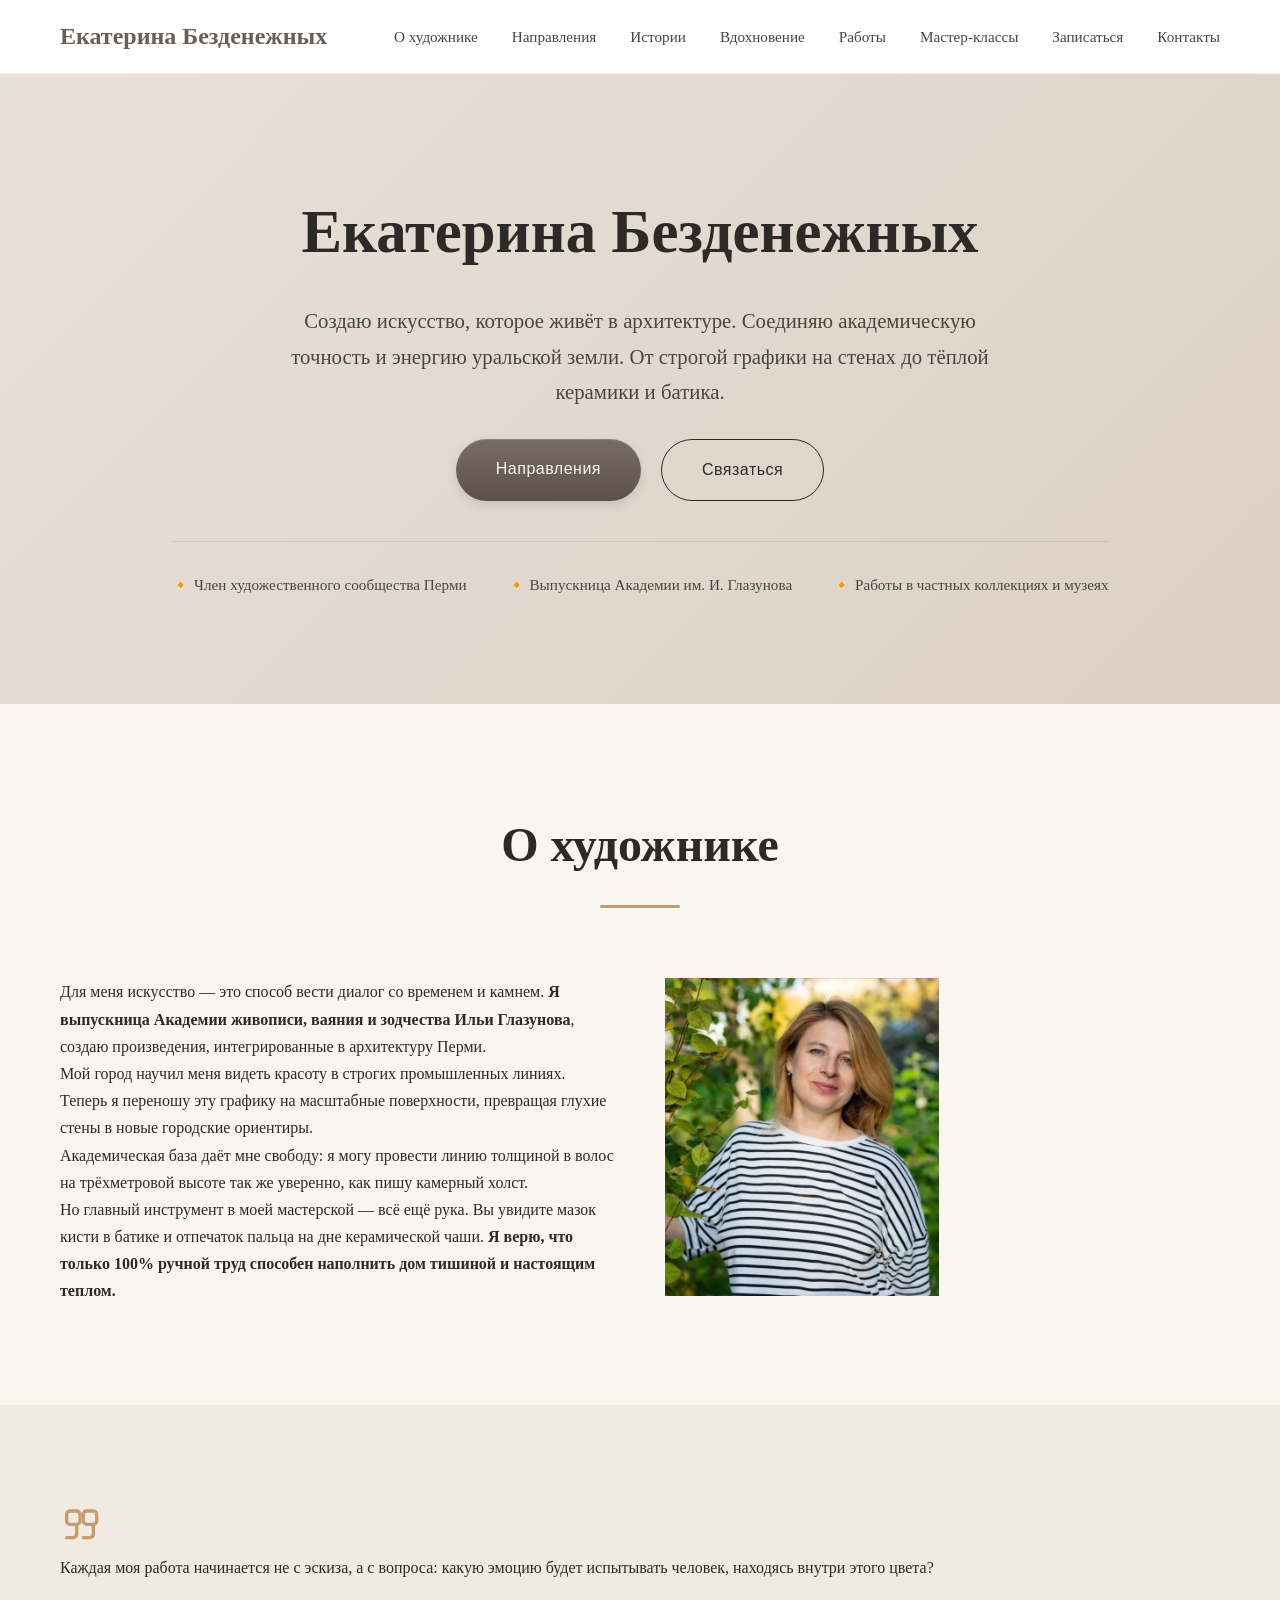
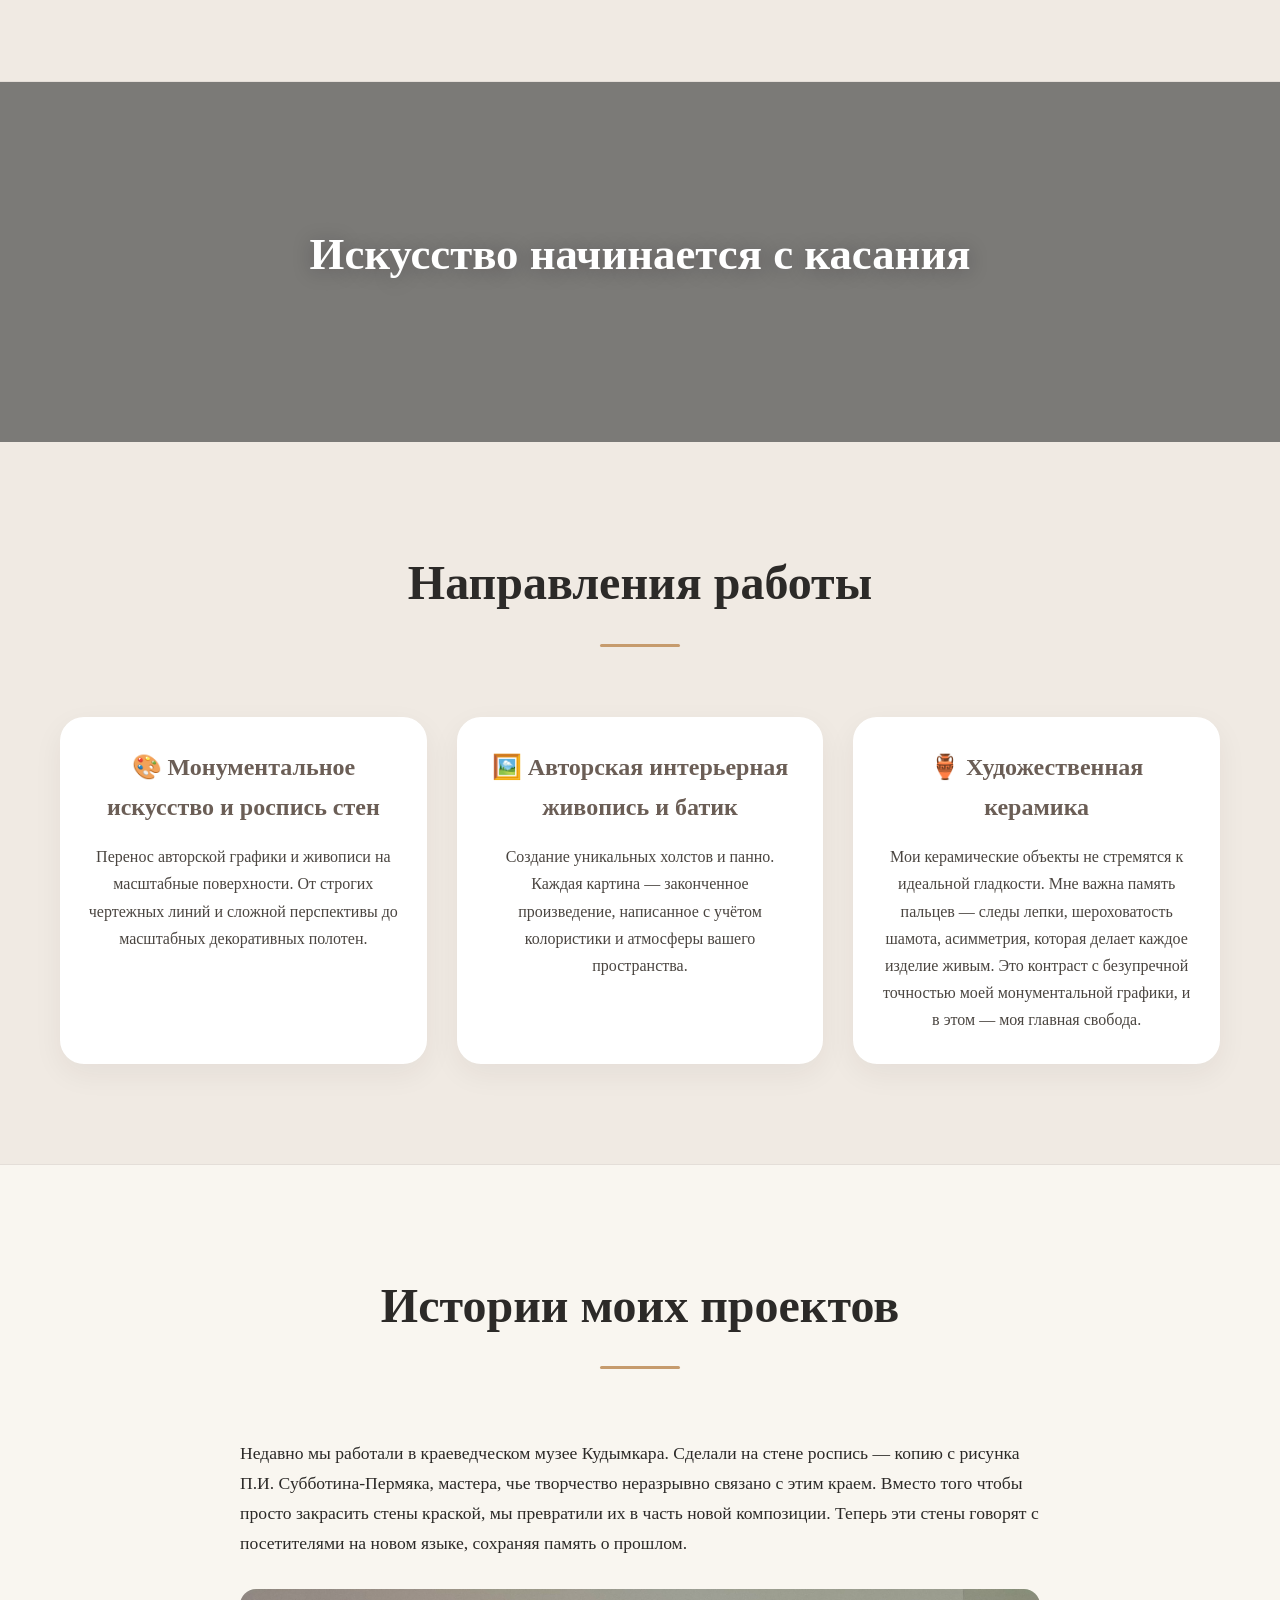
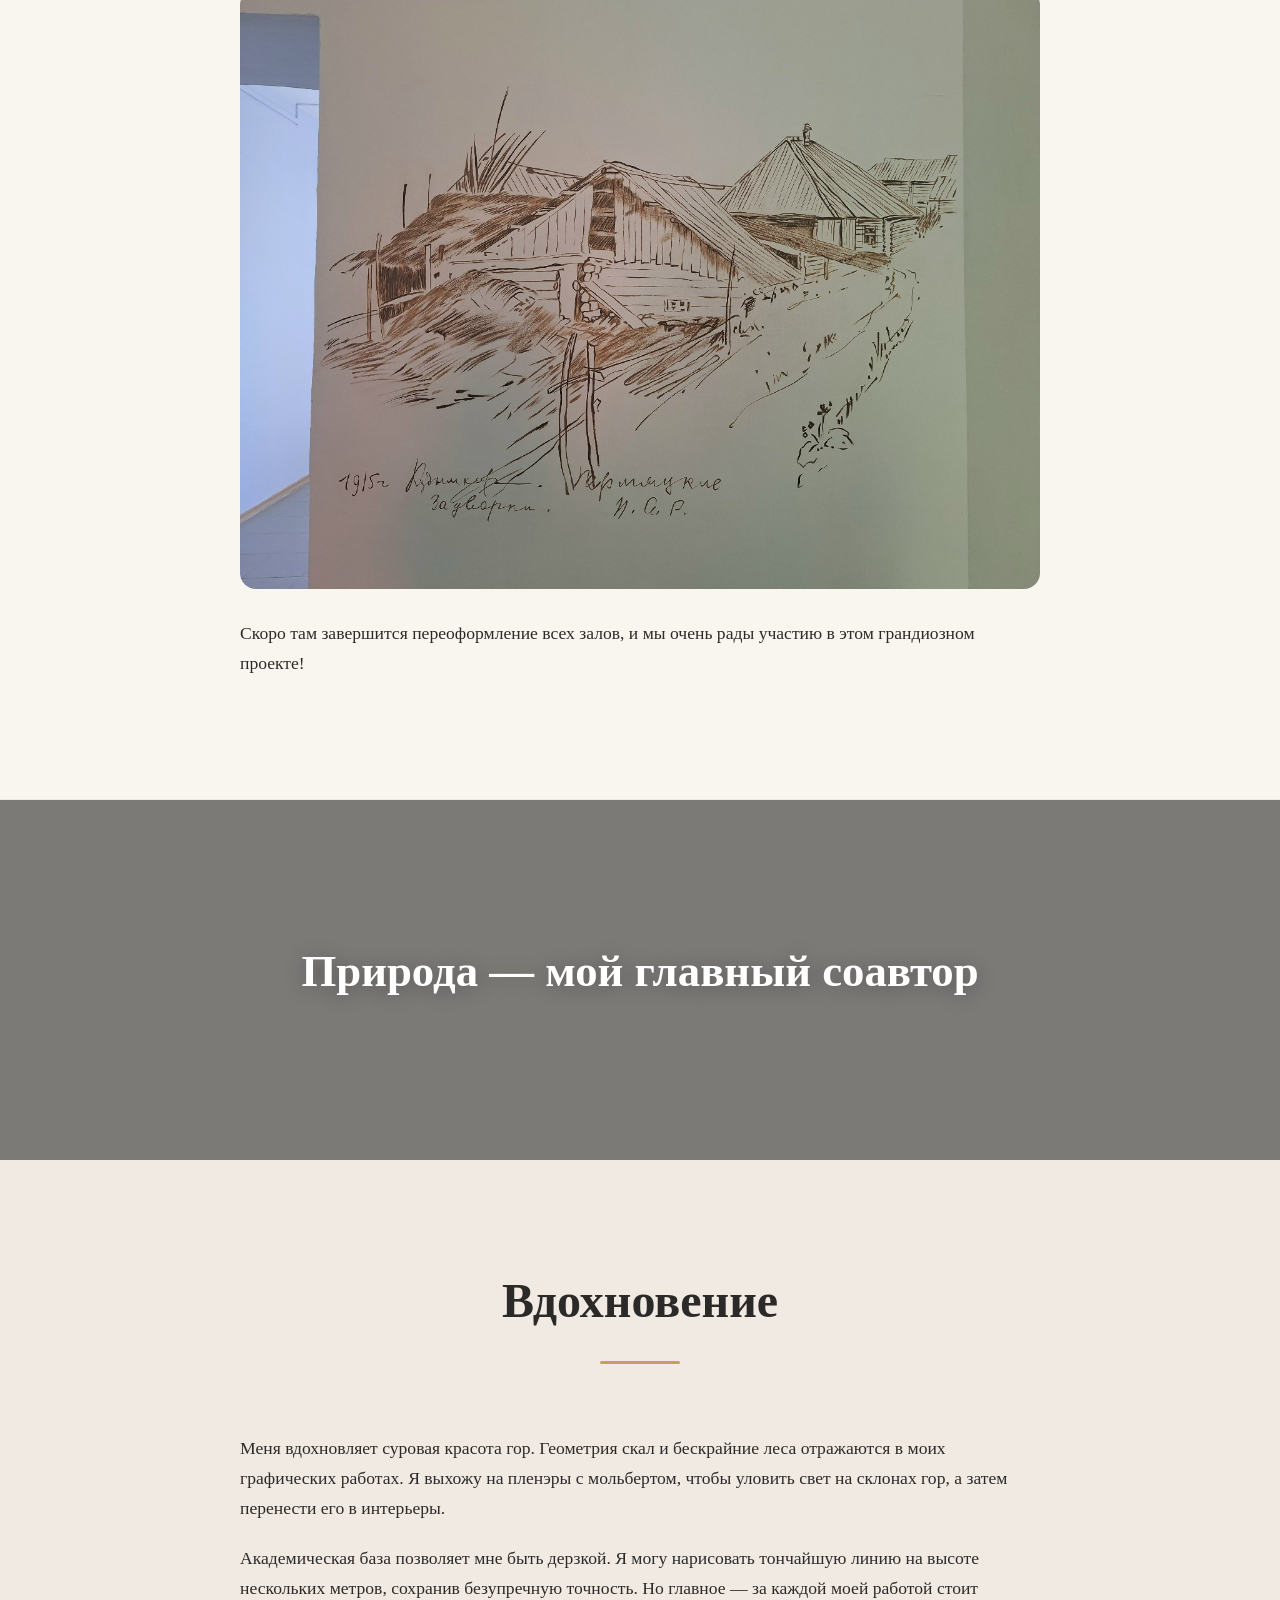
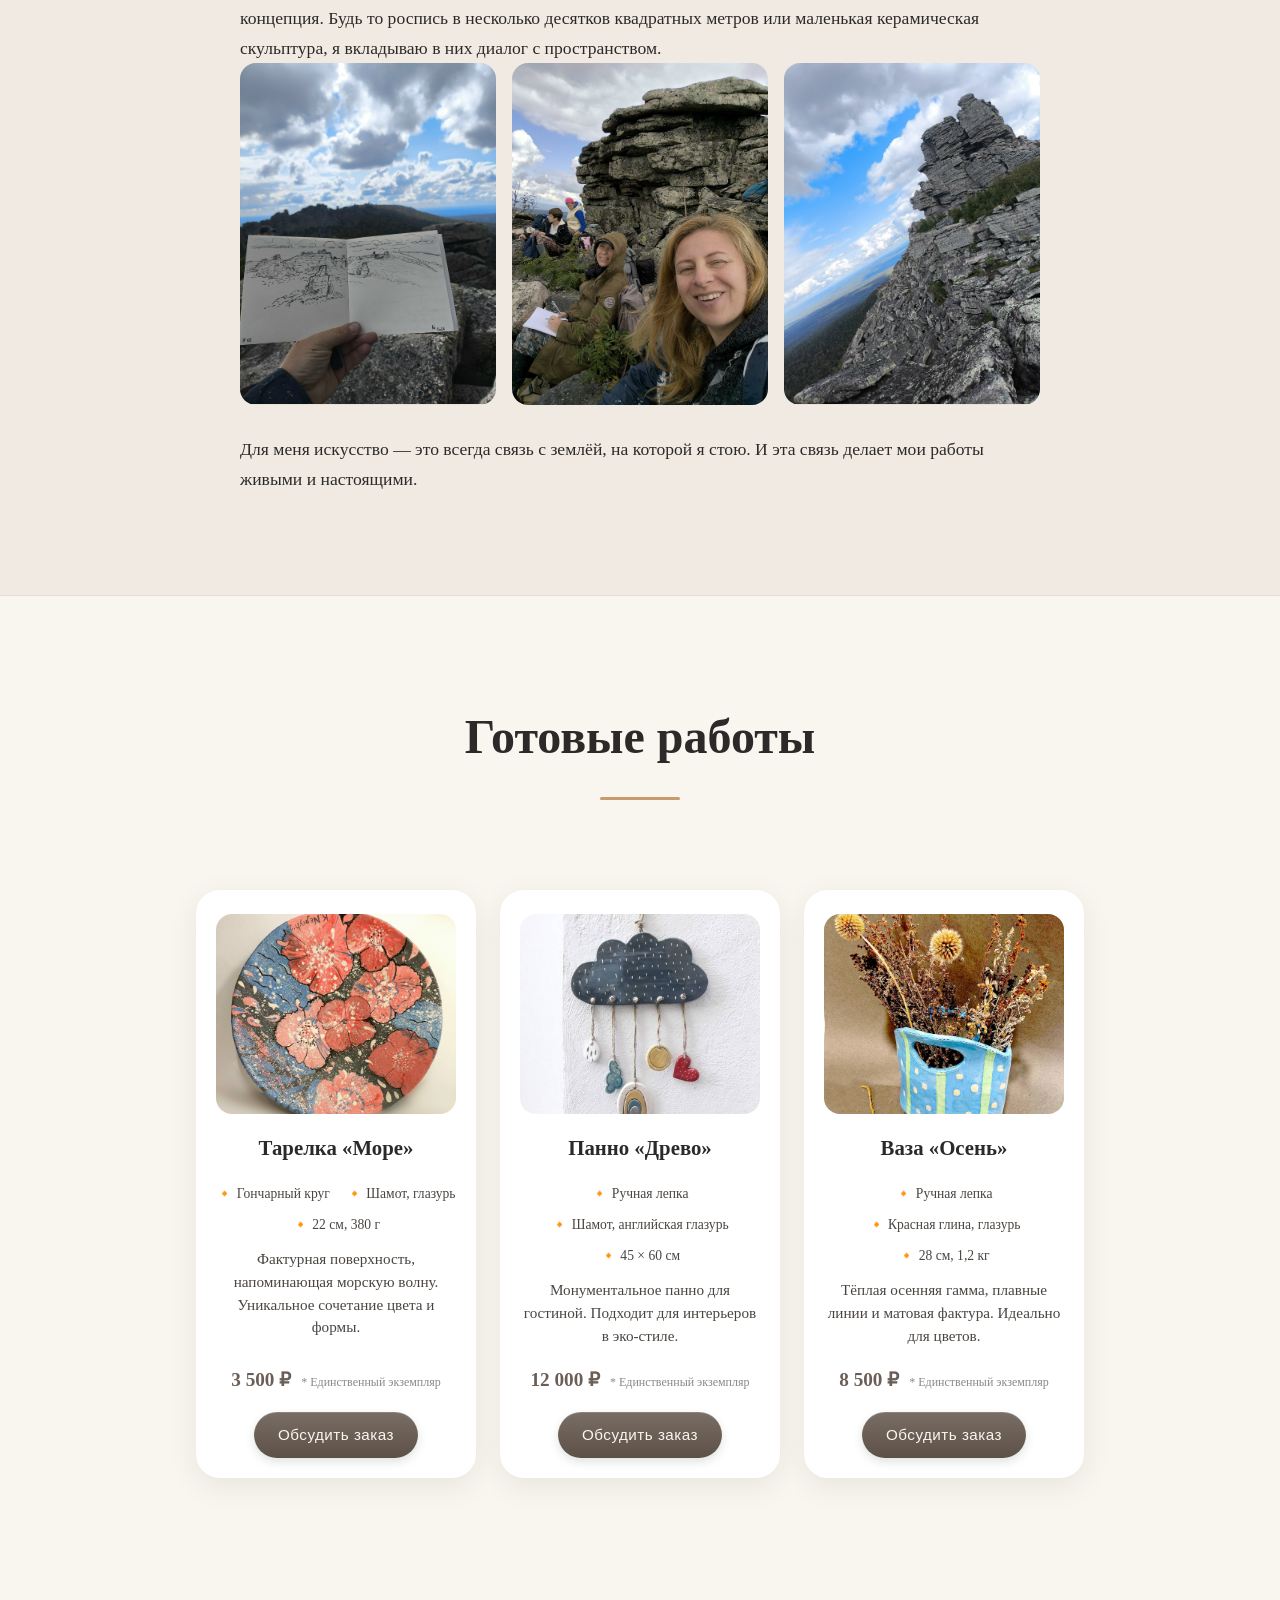
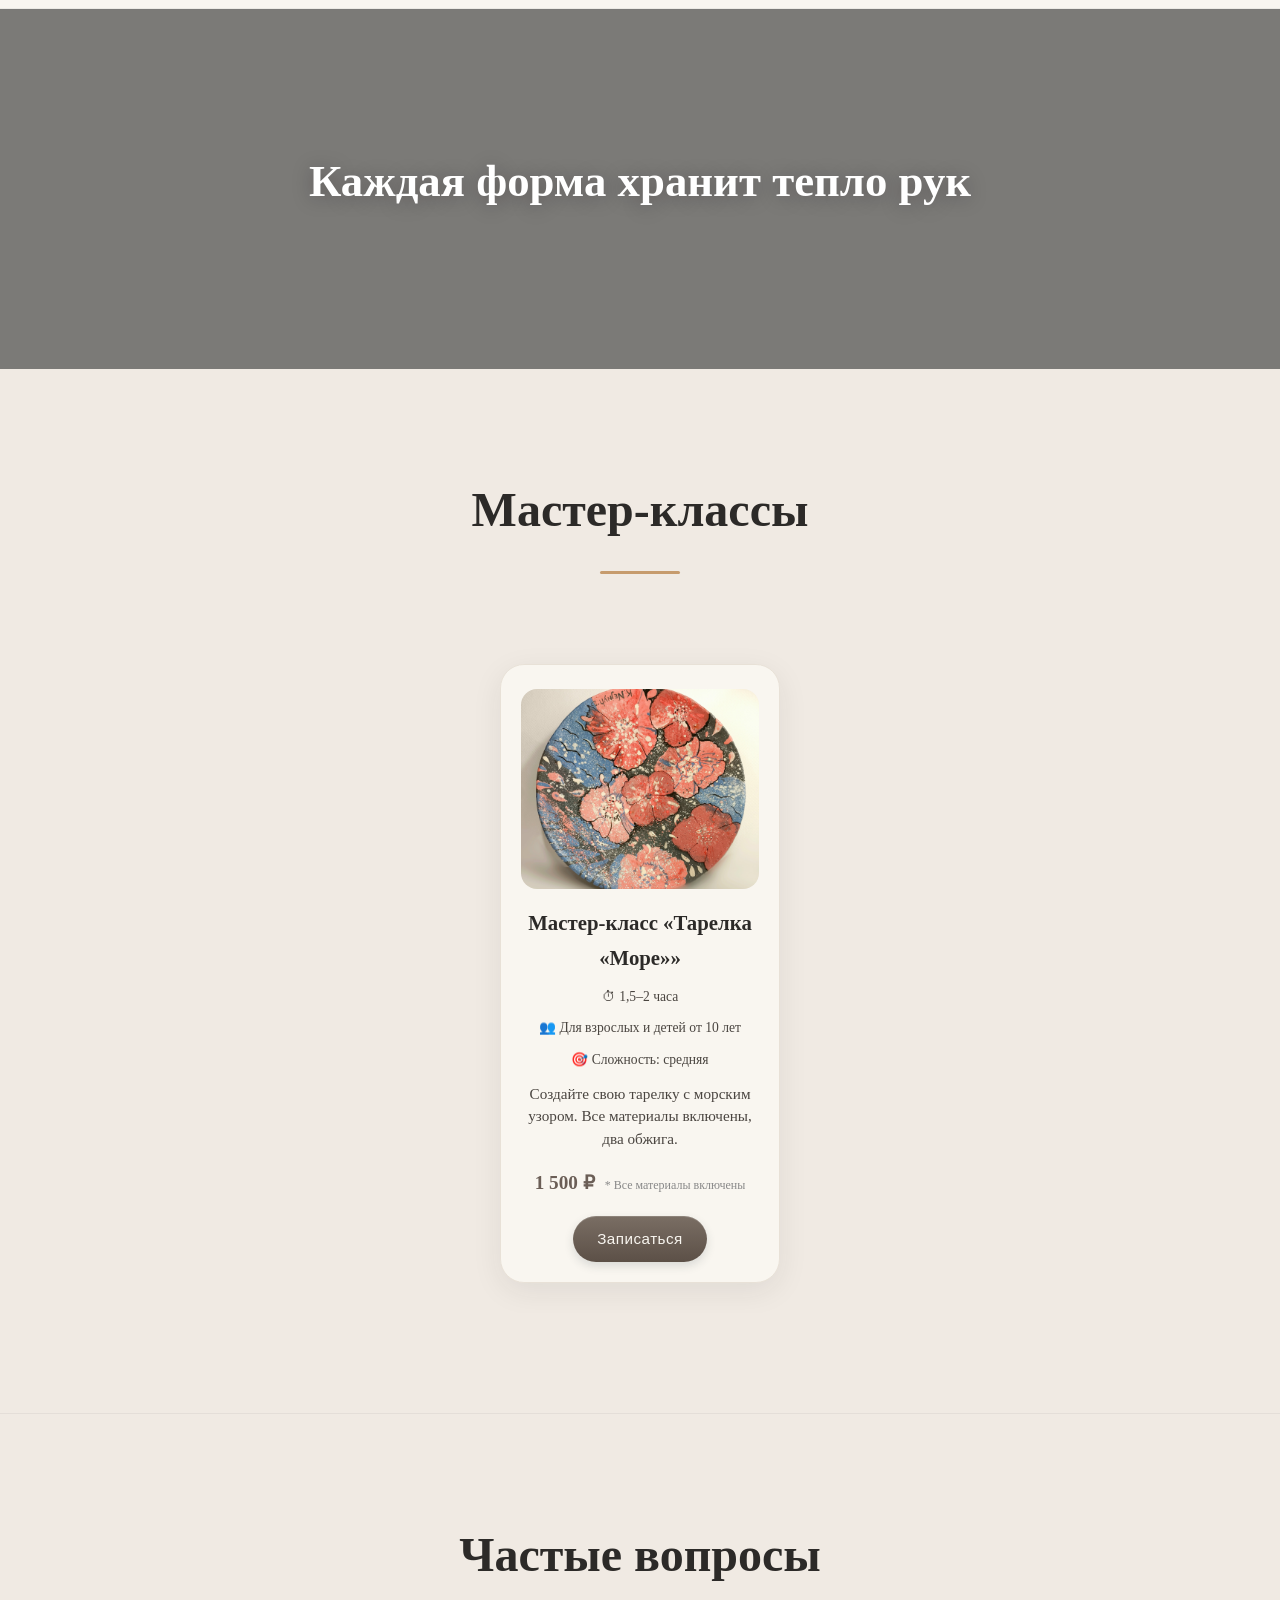
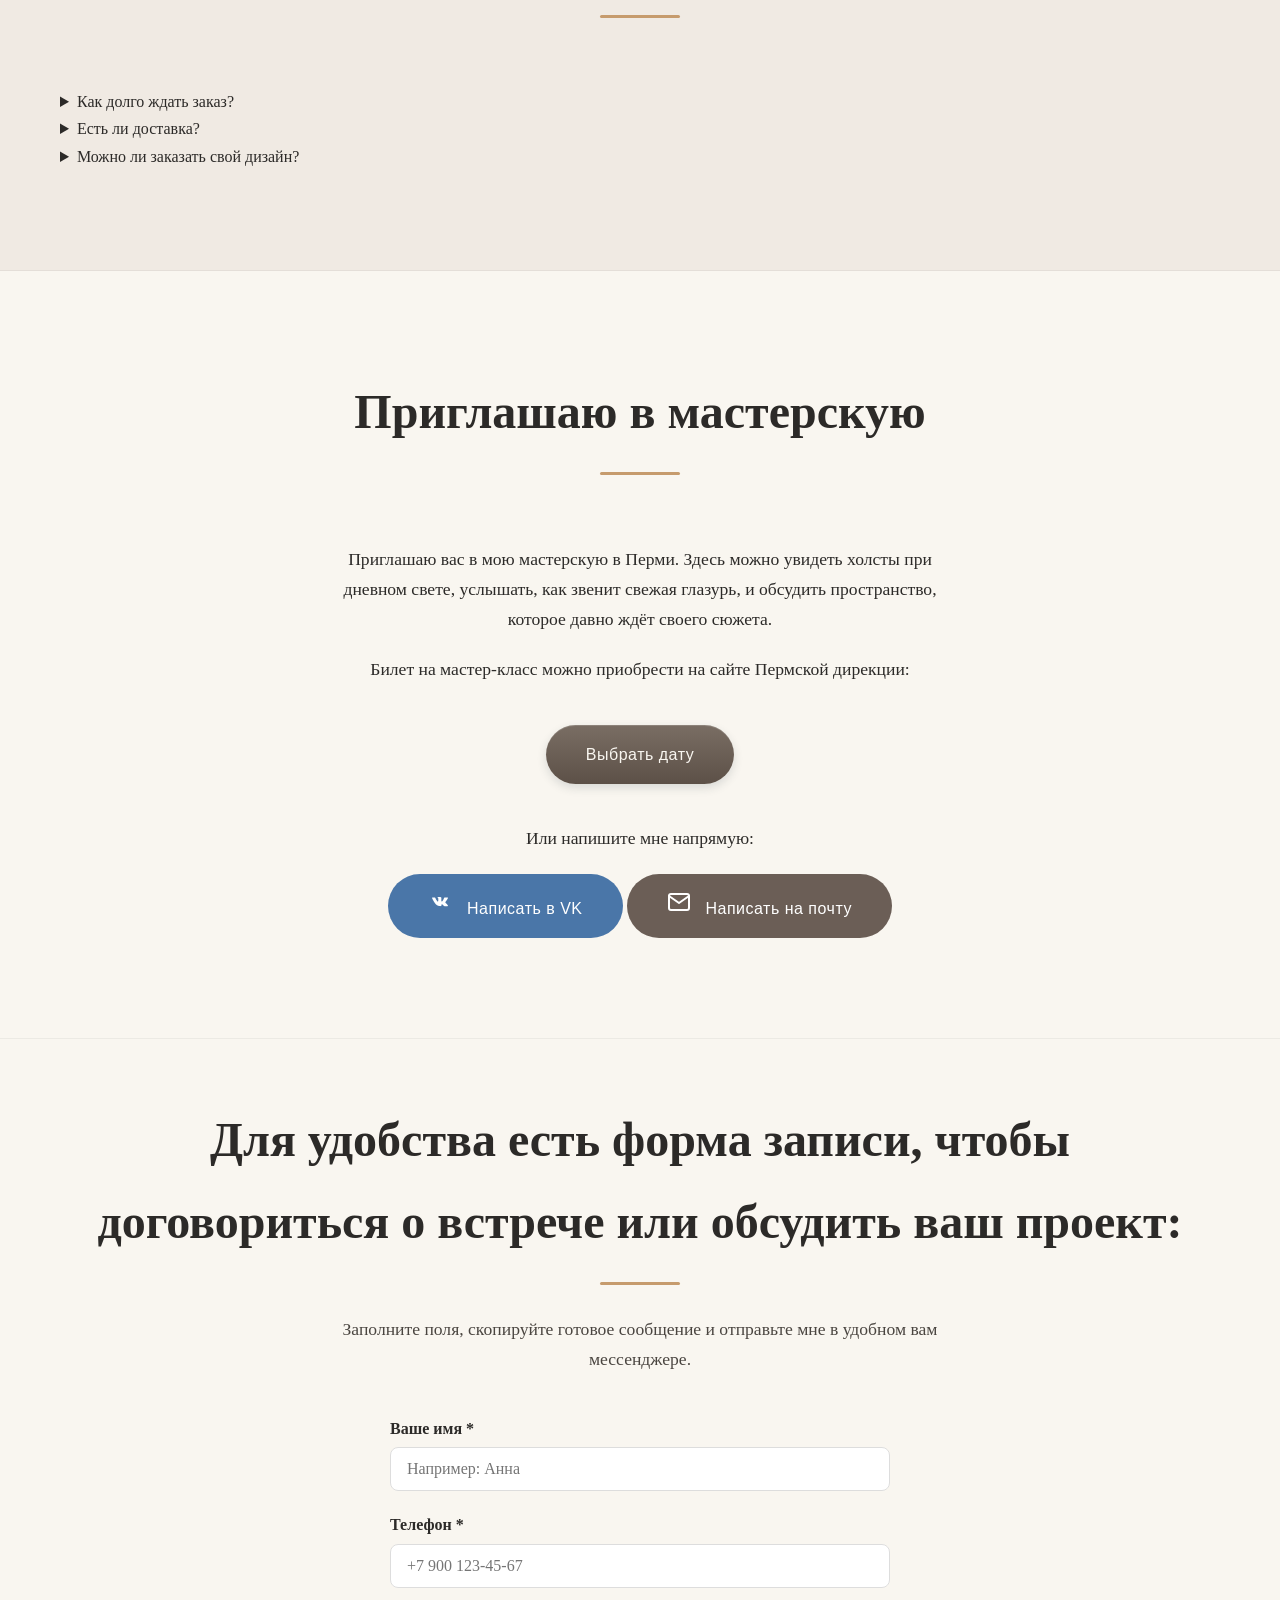
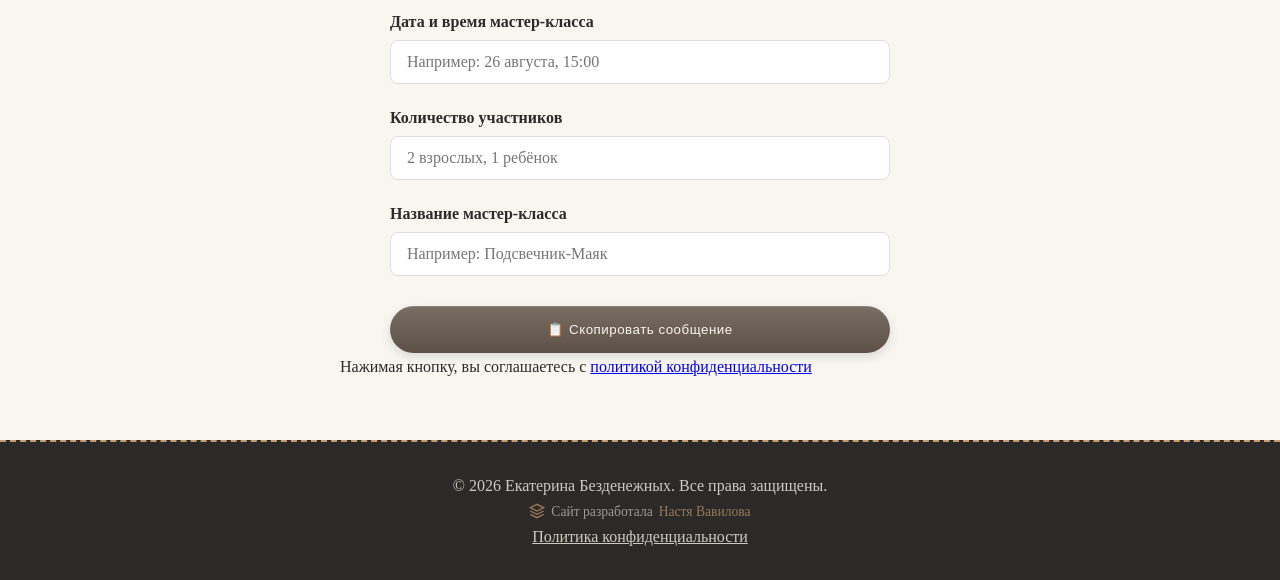
==== commit c160569f: "Update index.html Обновление информации" ====
--- a/index.html
+++ b/index.html
@@ -35,48 +35,66 @@
         </div>
     </header>
 
-    <!-- ===== ГЕРОЙ ===== -->
+     <!-- ===== ГЕРОЙ С ФОНОВЫМ ИЗОБРАЖЕНИЕМ ===== -->
     <section class="hero" id="home">
         <div class="container hero__content">
             <h1 class="hero__title">Екатерина Безденежных</h1>
             <div data-aos="fade-up" data-aos-delay="200">
-            <p class="hero__subtitle">
-                Создаю искусство, которое живёт в архитектуре. Соединяю академическую точность и энергию уральской земли. От строгой графики на стенах до тёплой керамики и батика.
-            </p>
-            <div class="hero__buttons">
-                <a href="#directions" class="btn btn--primary">Направления</a>
-                <a href="#form" class="btn btn--secondary">Связаться</a>
-            </div>
-            <div class="hero__trust">
-                <div class="trust-item">🔸 Член художественного сообщества Перми</div>
-                <div class="trust-item">🔸 Выпускница Академии им. И. Глазунова</div>
-                <div class="trust-item">🔸 Работы в частных коллекциях и музеях</div>
-            </div>
-        </div>
-    </section>
-
-    <!-- ===== О ХУДОЖНИКЕ ===== -->
+                <p class="hero__subtitle">
+                    Создаю искусство, которое живёт в архитектуре. Соединяю академическую точность и энергию уральской земли. От строгой графики на стенах до тёплой керамики и батика.
+                </p>
+                <div class="hero__buttons">
+                    <a href="#directions" class="btn btn--primary">Направления</a>
+                    <a href="#contacts" class="btn btn--secondary">Связаться</a>
+                </div>
+                <div class="hero__trust">
+                    <div class="trust-item">🔸 Член художественного сообщества Перми</div>
+                    <div class="trust-item">🔸 Выпускница Академии им. И. Глазунова</div>
+                    <div class="trust-item">🔸 Работы в частных коллекциях и музеях</div>
+                </div>
+            </div>
+        </div>
+    </section>
+
+    <!-- ===== О ХУДОЖНИКЕ (ОБНОВЛЕНО) ===== -->
     <section class="section" id="about">
         <div class="container">
             <h2 class="section__title" data-aos="fade-up">О художнике</h2>
             <div class="grid-2">
                 <div data-aos="fade-right" data-aos-delay="200">
-                    <p style="font-size:1.1rem; margin-bottom:20px;">
-                        Для меня искусство — это способ вести диалог со временем и камнем. Выпускница Академии живописи, ваяния и зодчества Ильи Глазунова, я создаю произведения, интегрированные в архитектуру Перми.
+                    <p class="about-text">
+                        Для меня искусство — это способ вести диалог со временем и камнем. <strong>Я выпускница Академии живописи, ваяния и зодчества Ильи Глазунова</strong>, создаю произведения, интегрированные в архитектуру Перми.
                     </p>
-                    <p style="font-size:1.1rem; margin-bottom:20px;">
-                        Мой город научил меня видеть красоту в строгих промышленных линиях. Теперь я переношу эту графику на масштабные поверхности, превращая глухие стены в новые городские ориентиры. Моя кисть — это мост между холодом бетона и тёплым рассказом.
+                    <p class="about-text">
+                        Мой город научил меня видеть красоту в строгих промышленных линиях. Теперь я переношу эту графику на масштабные поверхности, превращая глухие стены в новые городские ориентиры.
                     </p>
-                    <p style="font-size:1.1rem; margin-bottom:20px;">
-                        Академическая база даёт мне свободу: я могу провести линию толщиной в волос на трёхметровой высоте так же уверенно, как пишу камерный холст. Но главный инструмент в моей мастерской — всё ещё рука. Вы увидите мазок кисти в батике и отпечаток пальца на дне керамической чаши. Я верю, что только стопроцентно ручной труд способен наполнить дом тишиной и настоящим теплом.
+                    <p class="about-text">
+                        Академическая база даёт мне свободу: я могу провести линию толщиной в волос на трёхметровой высоте так же уверенно, как пишу камерный холст.
                     </p>
-                    <p style="font-size:1.1rem;">
-                        Каждая моя работа начинается не с эскиза, а с вопроса: какую эмоцию будет испытывать человек, находясь внутри этого цвета?
+                    <p class="about-text">
+                        Но главный инструмент в моей мастерской — всё ещё рука. Вы увидите мазок кисти в батике и отпечаток пальца на дне керамической чаши. <strong>Я верю, что только 100% ручной труд способен наполнить дом тишиной и настоящим теплом.</strong>
                     </p>
                 </div>
-                <div style="background:#E8E1D7; border-radius:16px; min-height:300px; display:flex; align-items:center; justify-content:center; color:#6B5E56; font-style:italic;" data-aos="fade-left" data-aos-delay="300">
-                    <img src="images/avatar.PNG" alt="Фото художника" loading="lazy" style="width:100%; height:100%; object-fit:cover; border-radius:16px;">
-                </div>
+                <div class="about-photo" data-aos="fade-left" data-aos-delay="300">
+                    <img src="images/avatar.PNG" alt="Фото художника" loading="lazy">
+                </div>
+            </div>
+        </div>
+    </section>
+
+    <!-- ===== БЛОК-ЦИТАТА (ФИЛОСОФИЯ) ===== -->
+    <section class="section section--dark quote-section">
+        <div class="container">
+            <div class="quote-content" data-aos="zoom-in">
+                <svg class="quote-icon" width="40" height="40" viewBox="0 0 24 24" fill="none" stroke="#C69B6D" stroke-width="2" stroke-linecap="round" stroke-linejoin="round">
+                    <path d="M10 11h-4a2 2 0 0 1 -2 -2v-4a2 2 0 0 1 2 -2h4a2 2 0 0 1 2 2v4a2 2 0 0 1 -2 2z"></path>
+                    <path d="M20 11h-4a2 2 0 0 1 -2 -2v-4a2 2 0 0 1 2 -2h4a2 2 0 0 1 2 2v4a2 2 0 0 1 -2 2z"></path>
+                    <path d="M10 11v6a2 2 0 0 1 -2 2h-4"></path>
+                    <path d="M20 11v6a2 2 0 0 1 -2 2h-4"></path>
+                </svg>
+                <blockquote>
+                    Каждая моя работа начинается не с эскиза, а с вопроса: какую эмоцию будет испытывать человек, находясь внутри этого цвета?
+                </blockquote>
             </div>
         </div>
     </section>
@@ -270,6 +288,38 @@
         </div>
     </section>
 
+ <!-- ===== FAQ (НОВЫЙ БЛОК) ===== -->
+    <section class="section section--dark" id="faq">
+        <div class="container">
+            <h2 class="section__title" data-aos="fade-up">Частые вопросы</h2>
+            <div class="faq-accordion" data-aos="fade-up" data-aos-delay="100">
+                
+                <details class="faq-item">
+                    <summary class="faq-question">Как долго ждать заказ?</summary>
+                    <div class="faq-answer">
+                        <p>Время изготовления зависит от размера, замысла и сложности. В среднем, создание камерной работы занимает от 1 до 2 недель, а крупного интерьерного панно или росписи — от 3 до 8 недель. Точные сроки мы всегда обсуждаем индивидуально перед началом работы.</p>
+                    </div>
+                </details>
+
+                <details class="faq-item">
+                    <summary class="faq-question">Есть ли доставка?</summary>
+                    <div class="faq-answer">
+                        <p>Да, я отправляю работы по всей России. Хрупкая керамика и панно упаковываются с особой тщательностью для безопасной транспортировки. Отправка осуществляется через СДЭК или Почту России. В Перми возможен самовывоз из мастерской.</p>
+                    </div>
+                </details>
+
+                <details class="faq-item">
+                    <summary class="faq-question">Можно ли заказать свой дизайн?</summary>
+                    <div class="faq-answer">
+                        <p>Конечно! Я создаю изделия по индивидуальным размерам и эскизам. Мы можем взять за основу вашу идею, цветовую палитру интерьера или референс. Для обсуждения заказа напишите мне в VK или на почту.</p>
+                    </div>
+                </details>
+
+            </div>
+        </div>
+    </section>
+
+
     <!-- ===== КОНТАКТЫ ===== -->
     <section class="section contacts" id="contacts">
         <div class="container">
@@ -286,13 +336,25 @@
                 </div>
                 
             </div>
+
+            <p class="contacts-text" style="margin-top: 40px;">Или напишите мне напрямую:</p>
+    <div class="contacts-buttons">
+                    <a href="https://vk.ru/asadullinakatya" class="btn btn--vk btn--large" target="_blank">
+                        <svg width="24" height="24" viewBox="0 0 24 24" fill="currentColor" style="margin-right: 10px;"><path d="M12.785 16.241s.288-.032.436-.191c.136-.146.131-.419.131-.419s-.019-1.278.574-1.466c.586-.187 1.343 1.241 2.142 1.797.606.42 1.065.328 1.065.328l2.143-.03s1.12-.069.589-.95c-.044-.072-.314-.663-1.623-1.889-1.363-1.278-1.18-1.072.462-3.258.999-1.328 1.398-2.136 1.273-2.483-.12-.331-.848-.244-.848-.244l-2.413.015s-.179-.025-.311.055c-.13.078-.213.259-.213.259s-.379 1.009-.883 1.867c-1.066 1.802-1.491 1.898-1.664 1.787-.405-.256-.303-1.04-.303-1.592 0-1.739.267-2.465-.519-2.652-.261-.063-.453-.104-1.12-.111-.856-.009-1.58.003-1.991.204-.273.134-.483.434-.355.451.159.021.518.097.709.359.246.337.237 1.098.237 1.098s.142 2.049-.331 2.303c-.323.173-.768-.179-1.719-1.797-.489-.846-.858-1.781-.858-1.781s-.071-.173-.198-.267c-.153-.113-.367-.148-.367-.148l-2.293.015s-.344.01-.469.162c-.111.135-.009.413-.009.413s1.762 4.094 3.755 6.161c1.83 1.897 3.909 1.773 3.909 1.773h.941z"/></svg>
+                        Написать в VK
+                    </a>
+                    <a href="mailto:nejnykh@mail.ru" class="btn btn--email btn--large">
+                        <svg width="24" height="24" viewBox="0 0 24 24" fill="none" stroke="currentColor" stroke-width="2" stroke-linecap="round" stroke-linejoin="round" style="margin-right: 10px;"><path d="M4 4h16c1.1 0 2 .9 2 2v12c0 1.1-.9 2-2 2H4c-1.1 0-2-.9-2-2V6c0-1.1.9-2 2-2z"></path><polyline points="22,6 12,13 2,6"></polyline></svg>
+                        Написать на почту
+                    </a>
+                </div>
         </div>
     </section>
 
     <!-- ===== ФОРМА ЗАПИСИ НА МК ===== -->
     <section class="form-section" id="form">
         <div class="container">
-            <h2 class="section__title" data-aos="fade-up">Или напишите мне, чтобы договориться о встрече или обсудить ваш проект:</h2>
+            <h2 class="section__title" data-aos="fade-up">Для удобства есть форма записи, чтобы договориться о встрече или обсудить ваш проект:</h2>
             <div style="max-width:600px; margin:0 auto;" data-aos="fade-up" data-aos-delay="100">
             
             <p class="form-intro">
@@ -328,10 +390,11 @@
                 <div class="form-actions">
                     <button type="button" id="copyBtn" class="btn btn--primary">📋 Скопировать сообщение</button>
                 </div>
+                <p class="text-xs text-muted text-center mt-3 font-light">Нажимая кнопку, вы соглашаетесь с <a href="privacy.html" class="hover:underline text-warm">политикой конфиденциальности</a></p>
             </form>
 
             <div id="resultMessage" style="display:none;">
-                <p>📝 Ваше сообщение готово. Скопируйте его и отправьте нам:</p>
+                <p>📝 Ваше сообщение готово. Скопируйте его и отправьте мне:</p>
                 <textarea id="messageText" rows="5" readonly></textarea>
                 <div class="result-buttons">
                     <button id="copyAgainBtn" class="btn btn--secondary">📋 Скопировать снова</button>
--- a/style.css
+++ b/style.css
@@ -0,0 +1,806 @@
+/* ===== ОБЩИЕ СТИЛИ ===== */
+* {
+    margin: 0;
+    padding: 0;
+    box-sizing: border-box;
+}
+
+body {
+    font-family: 'Georgia', 'Times New Roman', serif;
+    background-color: #F9F6F0;
+    color: #2C2A28;
+    line-height: 1.7;
+}
+
+.container {
+    max-width: 1200px;
+    margin: 0 auto;
+    padding: 0 20px;
+}
+
+/* ===== ШАПКА ===== */
+.header {
+    background: rgba(255, 255, 255, 0.95);
+    backdrop-filter: blur(8px);
+    position: sticky;
+    top: 0;
+    z-index: 100;
+    padding: 16px 0;
+    border-bottom: 1px solid rgba(44, 42, 40, 0.06);
+}
+
+.header__inner {
+    display: flex;
+    justify-content: space-between;
+    align-items: center;
+}
+
+.logo {
+    font-size: 1.5rem;
+    font-weight: bold;
+    color: #6B5E56;
+    text-decoration: none;
+}
+
+.nav a {
+    margin-left: 30px;
+    text-decoration: none;
+    color: #4A4540;
+    font-weight: 500;
+    transition: color 0.3s;
+    font-size: 0.95rem;
+}
+
+.nav a:hover {
+    color: #A85751;
+}
+
+.burger {
+    display: none;
+    flex-direction: column;
+    gap: 5px;
+    background: none;
+    border: none;
+    cursor: pointer;
+}
+
+.burger span {
+    display: block;
+    width: 28px;
+    height: 3px;
+    background: #2C2A28;
+    border-radius: 2px;
+}
+
+/* ===== ГЕРОЙ С ГРАДИЕНТНОЙ АНИМАЦИЕЙ ===== */
+.hero {
+    min-height: 70vh;
+    display: flex;
+    align-items: center;
+    text-align: center;
+    padding: 60px 0;
+    background: linear-gradient(135deg, #E8E1D7, #D5C9BB, #E8E1D7);
+    background-size: 300% 300%;
+    animation: gradientMove 12s ease infinite;
+}
+
+@keyframes gradientMove {
+    0% { background-position: 0% 50%; }
+    50% { background-position: 100% 50%; }
+    100% { background-position: 0% 50%; }
+}
+
+.hero__title {
+    font-size: 3.8rem;
+    color: #2C2A28;
+    margin-bottom: 20px;
+}
+
+.hero__subtitle {
+    font-size: 1.3rem;
+    color: #4A4540;
+    max-width: 700px;
+    margin: 0 auto 30px;
+}
+
+.hero__buttons {
+    display: flex;
+    gap: 20px;
+    justify-content: center;
+    flex-wrap: wrap;
+    margin-bottom: 40px;
+}
+
+.btn {
+    display: inline-block;
+    padding: 16px 40px;
+    border-radius: 40px;
+    text-decoration: none;
+    font-weight: 500;
+    font-family: 'Inter', sans-serif;
+    transition: all 0.25s ease;
+    cursor: pointer;
+    letter-spacing: 0.5px;
+    position: relative;
+}
+
+.btn--primary {
+    background: linear-gradient(180deg, #7A6E64 0%, #5C5047 100%);
+    color: #F9F6F0;
+    border: none;
+    box-shadow: 
+        0 4px 10px rgba(43, 58, 66, 0.15),
+        inset 0 1px 0 rgba(255, 255, 255, 0.15);
+    transition: all 0.25s ease;
+}
+
+.btn--primary:hover {
+    background: linear-gradient(180deg, #8A7D71 0%, #6B5E56 100%);
+    transform: translateY(-2px);
+    box-shadow: 
+        0 8px 20px rgba(43, 58, 66, 0.2),
+        inset 0 1px 0 rgba(255, 255, 255, 0.2);
+}
+
+.btn--primary:active {
+    transform: translateY(1px);
+    box-shadow: 
+        0 2px 5px rgba(43, 58, 66, 0.15),
+        inset 0 2px 4px rgba(0, 0, 0, 0.15);
+}
+
+.btn--secondary {
+    background: transparent;
+    color: #2C2A28;
+    border: 1px solid #2C2A28;
+}
+
+.btn--secondary:hover {
+    background: #2C2A28;
+    color: #F9F6F0;
+    transform: translateY(-3px);
+}
+
+.btn--vk {
+    background: #4a76a8;
+    color: #fff;
+}
+.btn--vk:hover {
+    background: #3b5f8a;
+}
+
+.btn--email {
+    background: #6B5E56;
+    color: #fff;
+}
+.btn--email:hover {
+    background: #4A4540;
+}
+
+.hero__trust {
+    display: flex;
+    justify-content: center;
+    gap: 40px;
+    flex-wrap: wrap;
+    padding-top: 30px;
+    border-top: 1px solid rgba(44, 42, 40, 0.1);
+}
+
+.trust-item {
+    font-size: 0.95rem;
+    color: #4A4540;
+}
+
+/* ===== СЕКЦИИ ===== */
+.section {
+    padding: 100px 0;
+    border-bottom: 1px solid rgba(44, 42, 40, 0.06);
+}
+
+.section--dark {
+    background-color: #F0EAE3;
+}
+
+.section__title {
+    font-size: 3rem;
+    text-align: center;
+    margin-bottom: 70px;
+    color: #2C2A28;
+    position: relative;
+}
+
+.section__title::after {
+    content: '';
+    display: block;
+    width: 80px;
+    height: 3px;
+    background: #C69B6D;
+    margin: 20px auto 0;
+    border-radius: 4px;
+}
+
+/* ===== КАРТОЧКИ ТОВАРОВ ===== */
+.product-card {
+    background: #ffffff;
+    border-radius: 24px;
+    padding: 24px 20px 20px;
+    box-shadow: 0 8px 30px rgba(44, 42, 40, 0.08);
+    text-align: center;
+    transition: all 0.3s ease;
+    display: flex;
+    flex-direction: column;
+    height: 100%;
+    width: 100%;
+    max-width: 320px;
+}
+
+.product-card:hover {
+    transform: translateY(-6px);
+    box-shadow: 0 20px 50px rgba(44, 42, 40, 0.12);
+}
+
+.product-card img {
+    width: 100%;
+    height: 200px;
+    object-fit: cover;
+    border-radius: 16px;
+    margin-bottom: 16px;
+    background: #E8E1D7;
+}
+
+.product-card h3 {
+    font-size: 1.3rem;
+    color: #2C2A28;
+    margin-bottom: 10px;
+    min-height: 2.6rem;
+}
+
+.product-meta {
+    display: flex;
+    flex-wrap: wrap;
+    justify-content: center;
+    gap: 8px 16px;
+    font-size: 0.85rem;
+    color: #4A4540;
+    margin-bottom: 12px;
+}
+
+.product-description {
+    font-size: 0.95rem;
+    color: #4A4540;
+    line-height: 1.5;
+    margin-bottom: 16px;
+    flex: 1;
+    min-height: 60px;
+}
+
+.product-footer {
+    display: flex;
+    justify-content: center;
+    align-items: baseline;
+    gap: 10px;
+    flex-wrap: wrap;
+    margin-bottom: 16px;
+}
+
+.product-price {
+    font-weight: bold;
+    font-size: 1.2rem;
+    color: #6B5E56;
+}
+
+.product-note {
+    font-size: 0.75rem;
+    color: #888;
+}
+
+.product-card .btn {
+    align-self: center;
+    padding: 10px 24px;
+    font-size: 0.95rem;
+    margin-top: auto;
+}
+
+.product-card--workshop {
+    border: 1px solid #E8E1D7;
+    background: #F9F6F0;
+}
+
+/* ===== КАРУСЕЛЬ ===== */
+.carousel {
+    display: flex;
+    gap: 24px;
+    overflow-x: auto;
+    padding: 20px 0 30px;
+    scroll-snap-type: x mandatory;
+    justify-content: center;
+}
+
+.carousel__item {
+    flex: 0 0 280px;
+    scroll-snap-align: start;
+}
+
+.carousel__item .product-card {
+    max-width: 100%;
+}
+
+/* ===== СЕТКИ ===== */
+.grid-3 {
+    display: grid;
+    grid-template-columns: repeat(3, 1fr);
+    gap: 30px;
+    align-items: stretch;
+}
+
+.grid-2 {
+    display: grid;
+    grid-template-columns: 1fr 1fr;
+    gap: 50px;
+    align-items: center;
+}
+
+.card {
+    background: #ffffff;
+    border-radius: 24px;
+    padding: 30px 25px;
+    box-shadow: 0 10px 30px rgba(44, 42, 40, 0.06);
+    text-align: center;
+    transition: all 0.3s ease;
+    height: 100%;
+}
+
+.card:hover {
+    transform: translateY(-6px);
+    box-shadow: 0 20px 40px rgba(44, 42, 40, 0.08);
+}
+
+.card h3 {
+    font-size: 1.5rem;
+    margin-bottom: 15px;
+    color: #6B5E56;
+}
+
+.card p {
+    color: #4A4540;
+}
+
+/* ===== ФОРМА ЗАПИСИ ===== */
+.form-section {
+    padding: 60px 0;
+    background: #F9F6F0;
+}
+
+.form-section .section__title {
+    margin-bottom: 30px;
+}
+
+.form-intro {
+    text-align: center;
+    max-width: 600px;
+    margin: 0 auto 40px;
+    font-size: 1.1rem;
+    color: #4A4540;
+}
+
+.form-group {
+    margin-bottom: 20px;
+    max-width: 500px;
+    margin-left: auto;
+    margin-right: auto;
+}
+
+.form-group label {
+    display: block;
+    font-weight: 600;
+    margin-bottom: 5px;
+    color: #2C2A28;
+}
+
+.form-group input {
+    width: 100%;
+    padding: 12px 16px;
+    border: 1px solid #ddd;
+    border-radius: 8px;
+    font-size: 1rem;
+    background: #ffffff;
+    font-family: inherit;
+}
+
+.form-group input:focus {
+    outline: 2px solid #C69B6D;
+    border-color: transparent;
+}
+
+.form-actions {
+    text-align: center;
+    max-width: 500px;
+    margin: 0 auto;
+}
+
+.form-actions .btn {
+    width: 100%;
+    margin-top: 10px;
+}
+
+#resultMessage {
+    max-width: 600px;
+    margin: 30px auto 0;
+    background: #ffffff;
+    padding: 24px;
+    border-radius: 16px;
+    box-shadow: 0 4px 12px rgba(0, 0, 0, 0.04);
+}
+
+#resultMessage p {
+    font-weight: 600;
+    margin-bottom: 10px;
+}
+
+#messageText {
+    width: 100%;
+    padding: 12px 16px;
+    border: 1px solid #ddd;
+    border-radius: 8px;
+    font-family: inherit;
+    font-size: 0.95rem;
+    background: #F9F6F0;
+    resize: vertical;
+    min-height: 100px;
+}
+
+.result-buttons {
+    display: flex;
+    gap: 12px;
+    flex-wrap: wrap;
+    justify-content: center;
+    margin-top: 16px;
+}
+
+.result-buttons .btn {
+    display: flex;
+    align-items: center;
+    justify-content: center;
+    gap: 6px;
+    padding: 12px 20px;
+    font-size: 0.9rem;
+    flex: 1;
+    min-width: 140px;
+    min-height: 52px;
+    text-align: center;
+}
+
+/* ===== КОНТАКТЫ ===== */
+.contacts {
+    text-align: center;
+}
+
+.contacts p {
+    font-size: 1.1rem;
+    margin-bottom: 10px;
+}
+
+.contacts a:not(.btn) {
+    color: var(--color-link);
+    text-decoration: none;
+}
+.contacts a:not(.btn):hover {
+    text-decoration: underline;
+}
+
+.contacts .btn {
+    margin-top: 10px;
+}
+
+/* ===== ПОДВАЛ ===== */
+.footer {
+    background: #2C2A28;
+    color: #d0c8c0;
+    text-align: center;
+    padding: 30px 0;
+    border-top: 2px dashed #C69B6D;
+}
+
+.footer a {
+    color: #d0c8c0;
+}
+
+/* ===== АДАПТИВНОСТЬ ===== */
+@media (max-width: 992px) {
+    .grid-3 {
+        grid-template-columns: repeat(2, 1fr);
+    }
+    .grid-2 {
+        grid-template-columns: 1fr;
+        gap: 30px;
+    }
+}
+
+@media (max-width: 768px) {
+    .burger {
+        display: flex;
+    }
+
+    .nav {
+        display: none;
+        flex-direction: column;
+        position: absolute;
+        top: 100%;
+        left: 0;
+        right: 0;
+        background: #ffffff;
+        padding: 20px;
+        box-shadow: 0 10px 30px rgba(0, 0, 0, 0.08);
+    }
+
+    .nav.open {
+        display: flex;
+    }
+
+    .nav a {
+        padding: 12px 0;
+        border-bottom: 1px solid #eee;
+        margin: 0;
+        text-align: center;
+    }
+
+    .grid-3 {
+        grid-template-columns: 1fr;
+        justify-items: center;
+    }
+
+    .grid-3 .card {
+        max-width: 400px;
+        width: 100%;
+    }
+
+    .hero__title {
+        font-size: 2.2rem;
+    }
+
+    .section__title {
+        font-size: 2rem;
+    }
+
+    .hero__trust {
+        flex-direction: column;
+        gap: 10px;
+        text-align: left;
+    }
+
+    .carousel {
+        justify-content: flex-start;
+        padding: 20px 10px 30px;
+    }
+
+    .carousel__item {
+        flex: 0 0 240px;
+    }
+}
+
+/* ===== ГАЛЕРЕЯ ПЛЕНЭРОВ (простая сетка) ===== */
+.pleinair-gallery {
+    display: grid;
+    grid-template-columns: repeat(3, 1fr);
+    gap: 16px;
+    margin-bottom: 30px;
+}
+
+.pleinair-item {
+    overflow: hidden;
+    border-radius: 16px;
+    background: #E8E1D7;
+}
+
+.pleinair-item img {
+    width: 100%;
+    height: auto;
+    display: block;
+    transition: transform 0.3s ease;
+}
+
+.pleinair-item:hover img {
+    transform: scale(1.02);
+}
+
+/* Адаптив */
+@media (max-width: 992px) {
+    .pleinair-gallery {
+        grid-template-columns: repeat(2, 1fr);
+    }
+}
+
+@media (max-width: 576px) {
+    .pleinair-gallery {
+        grid-template-columns: 1fr;
+        gap: 12px;
+    }
+}
+
+.pleinair-item {
+    opacity: 0;
+    transform: translateY(20px);
+    animation: fadeUp 0.6s ease forwards;
+}
+.pleinair-item:nth-child(1) { animation-delay: 0.1s; }
+.pleinair-item:nth-child(2) { animation-delay: 0.2s; }
+.pleinair-item:nth-child(3) { animation-delay: 0.3s; }
+
+@keyframes fadeUp {
+    to { opacity: 1; transform: translateY(0); }
+}
+
+/* ===== ОБЩИЕ СТИЛИ ДЛЯ РАЗДЕЛИТЕЛЕЙ ===== */
+.divider {
+    min-height: 40vh;
+    display: flex;
+    align-items: center;
+    justify-content: center;
+    text-align: center;
+    background-size: cover;
+    background-position: center;
+    background-attachment: fixed; /* эффект параллакса */
+    position: relative;
+    padding: 60px 20px;
+    margin: 0;
+}
+
+/* Затемнение для текста */
+.divider::before {
+    content: '';
+    position: absolute;
+    inset: 0;
+    background: rgba(20, 20, 20, 0.55);
+    z-index: 1;
+}
+
+.divider__content {
+    position: relative;
+    z-index: 2;
+    max-width: 700px;
+    color: #fff;
+}
+
+.divider__content h2 {
+    font-size: 2.8rem;
+    font-weight: 700;
+    color: #fff;
+    margin-bottom: 16px;
+    text-shadow: 0 2px 20px rgba(0, 0, 0, 0.3);
+}
+
+.divider__content p {
+    font-size: 1.2rem;
+    opacity: 0.9;
+    text-shadow: 0 2px 12px rgba(0, 0, 0, 0.3);
+}
+
+/* ===== ИНДИВИДУАЛЬНЫЕ ФОНЫ ===== */
+.divider--first {
+    background-image: url('images/divider-1.jpg');
+}
+
+.divider--second {
+    background-image: url('images/divider-2.jpg');
+}
+
+.divider--third {
+    background-image: url('images/divider-3.jpg');
+}
+
+/* ===== АДАПТИВ ===== */
+@media (max-width: 768px) {
+    .divider {
+        min-height: 30vh;
+        background-attachment: scroll; /* на мобильных убираем параллакс */
+    }
+    .divider__content h2 {
+        font-size: 2rem;
+    }
+    .divider__content p {
+        font-size: 1rem;
+    }
+}
+
+/* ===== СТРАНИЦА ПОЛИТИКИ КОНФИДЕНЦИАЛЬНОСТИ ===== */
+.privacy-page {
+    padding: 80px 0 60px;
+    background: var(--color-bg-light, #F9F6F0);
+    min-height: 60vh;
+}
+
+.privacy-page__title {
+    font-family: 'Georgia', serif;
+    font-size: 3rem;
+    color: var(--color-heading, #6B5E56);
+    text-align: center;
+    margin-bottom: 15px;
+    line-height: 1.2;
+}
+
+.privacy-page__subtitle {
+    text-align: center;
+    font-size: 1.1rem;
+    color: var(--color-muted, #4A4540);
+    margin-bottom: 60px;
+    opacity: 0.85;
+}
+
+.privacy-page__content {
+    max-width: 800px;
+    margin: 0 auto;
+    font-size: 1rem;
+    line-height: 1.8;
+    color: var(--color-text, #2C2A28);
+}
+
+.privacy-block {
+    margin-bottom: 40px;
+}
+
+.privacy-block h2 {
+    font-family: 'Georgia', serif;
+    font-size: 1.5rem;
+    color: var(--color-heading, #6B5E56);
+    margin-bottom: 15px;
+    padding-bottom: 8px;
+    border-bottom: 2px solid var(--color-accent, #C69B6D);
+    display: inline-block;
+}
+
+.privacy-block p {
+    margin-bottom: 14px;
+}
+
+.privacy-block ul {
+    margin: 15px 0 15px 25px;
+    padding: 0;
+    list-style: disc;
+}
+
+.privacy-block ul li {
+    margin-bottom: 8px;
+    line-height: 1.6;
+}
+
+.privacy-block a {
+    color: var(--color-link, #A85751);
+    text-decoration: none;
+    border-bottom: 1px dotted var(--color-link, #A85751);
+    transition: all 0.3s ease;
+}
+
+.privacy-block a:hover {
+    color: var(--color-primary, #2B3A42);
+    border-bottom-color: var(--color-primary, #2B3A42);
+}
+
+.privacy-page__back {
+    text-align: center;
+    margin-top: 60px;
+    padding-top: 40px;
+    border-top: 1px solid rgba(44, 42, 40, 0.1);
+}
+
+/* ===== АДАПТИВ ===== */
+@media (max-width: 768px) {
+    .privacy-page {
+        padding: 50px 0 40px;
+    }
+    .privacy-page__title {
+        font-size: 2rem;
+    }
+    .privacy-page__subtitle {
+        font-size: 1rem;
+        margin-bottom: 40px;
+    }
+    .privacy-page__content {
+        font-size: 0.95rem;
+    }
+    .privacy-block h2 {
+        font-size: 1.25rem;
+    }
+    .privacy-block ul {
+        margin-left: 18px;
+    }
+}
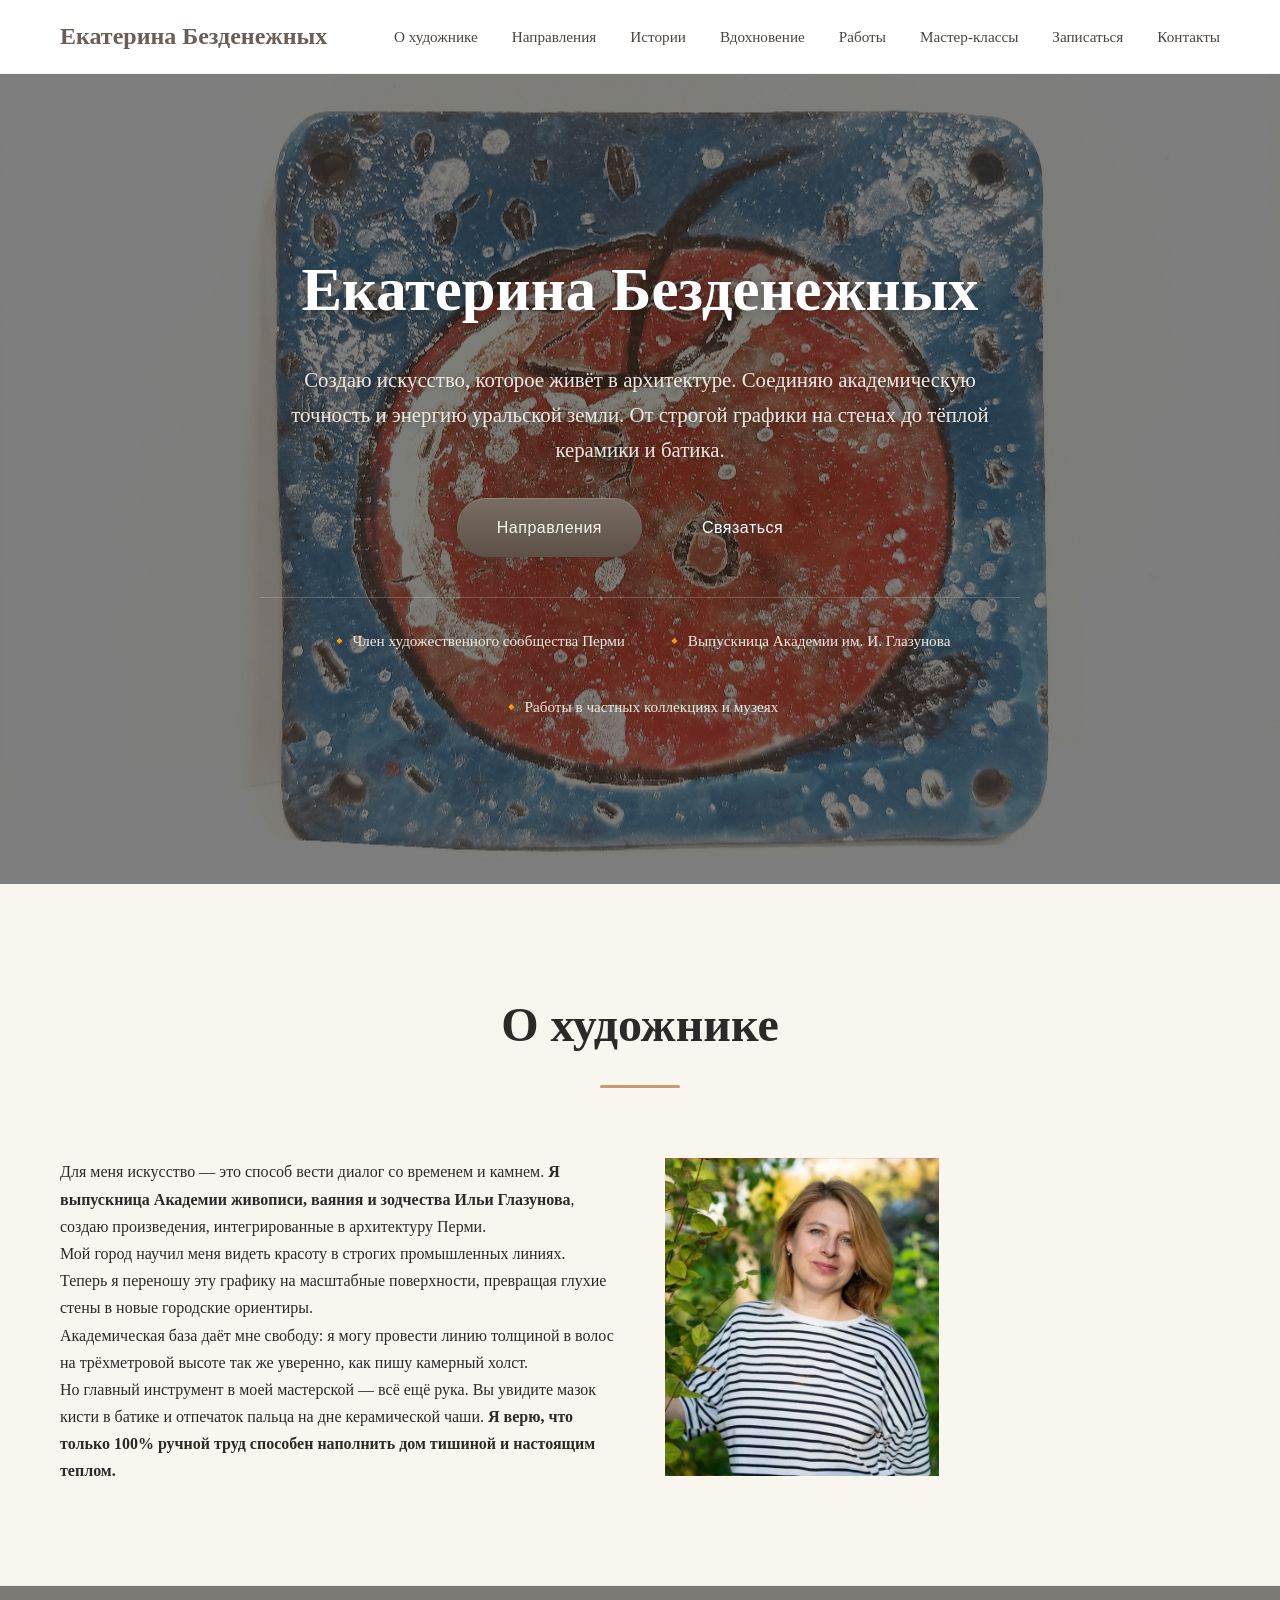
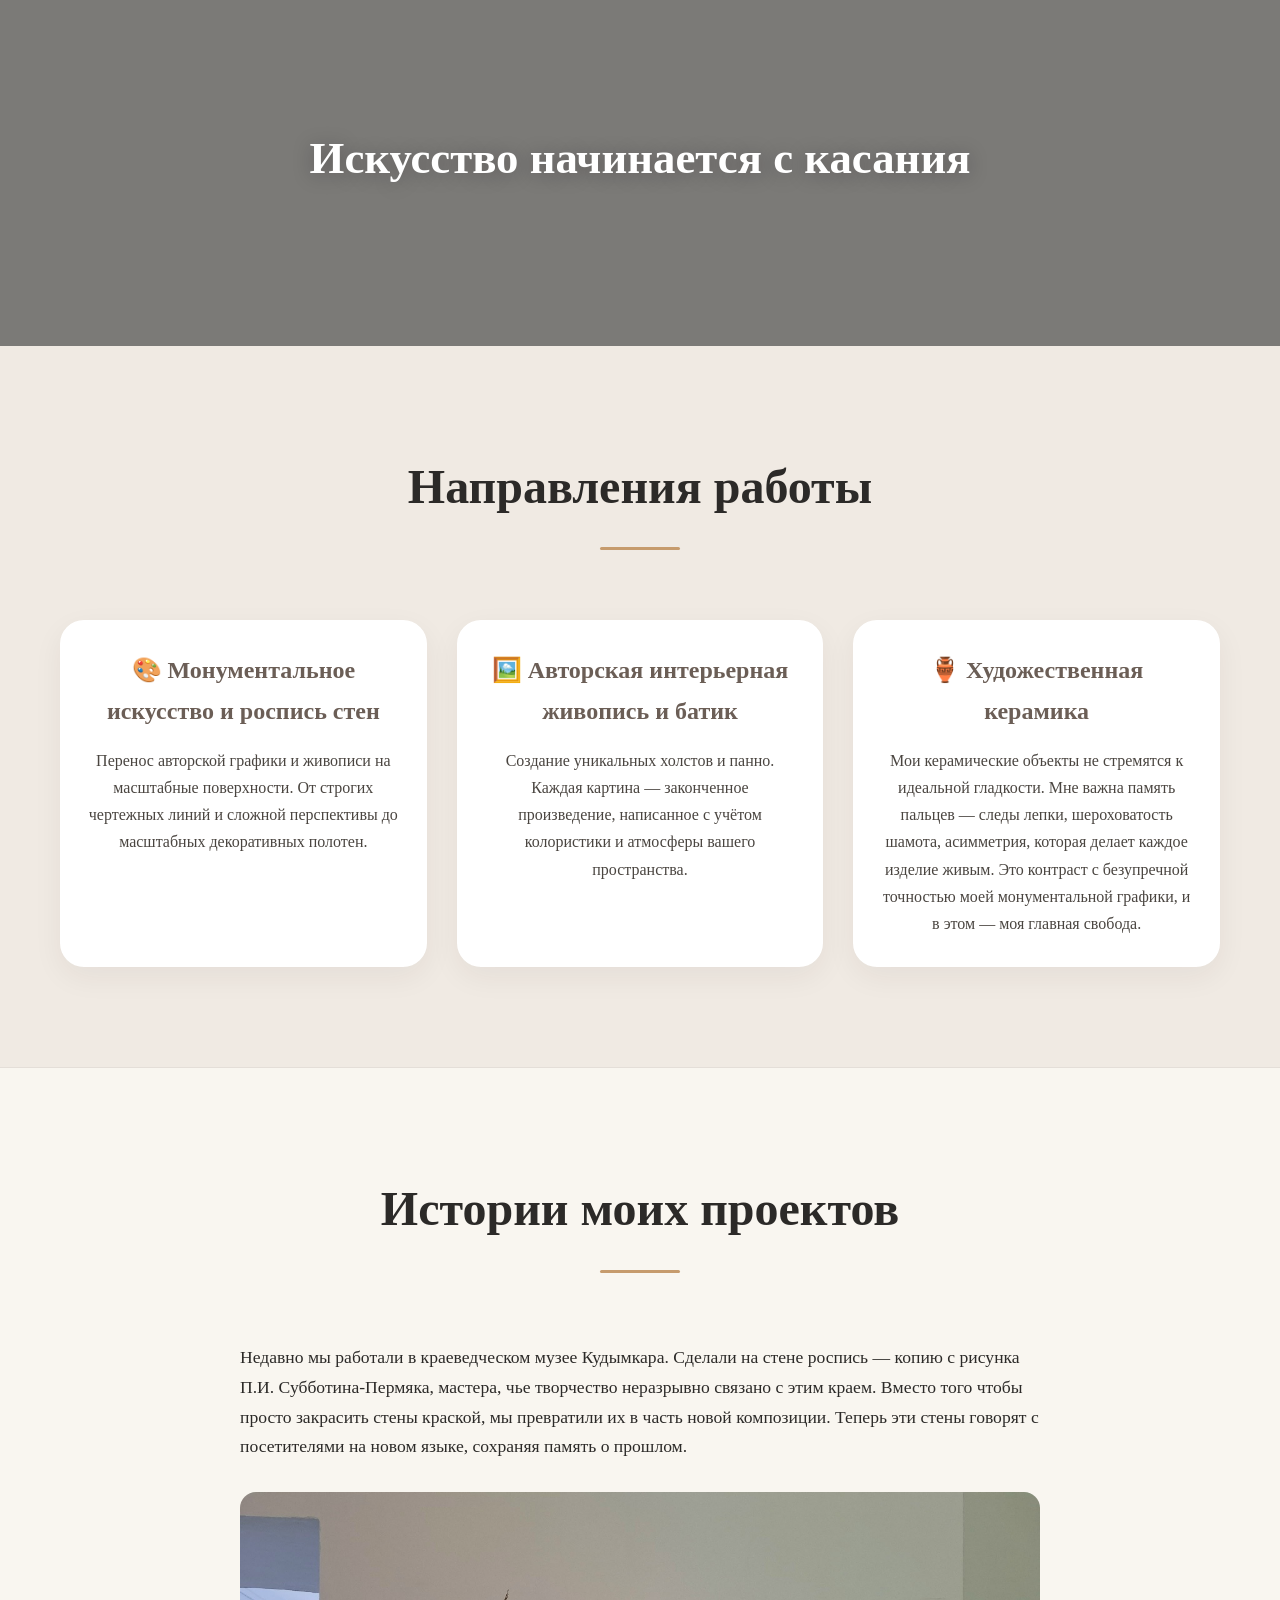
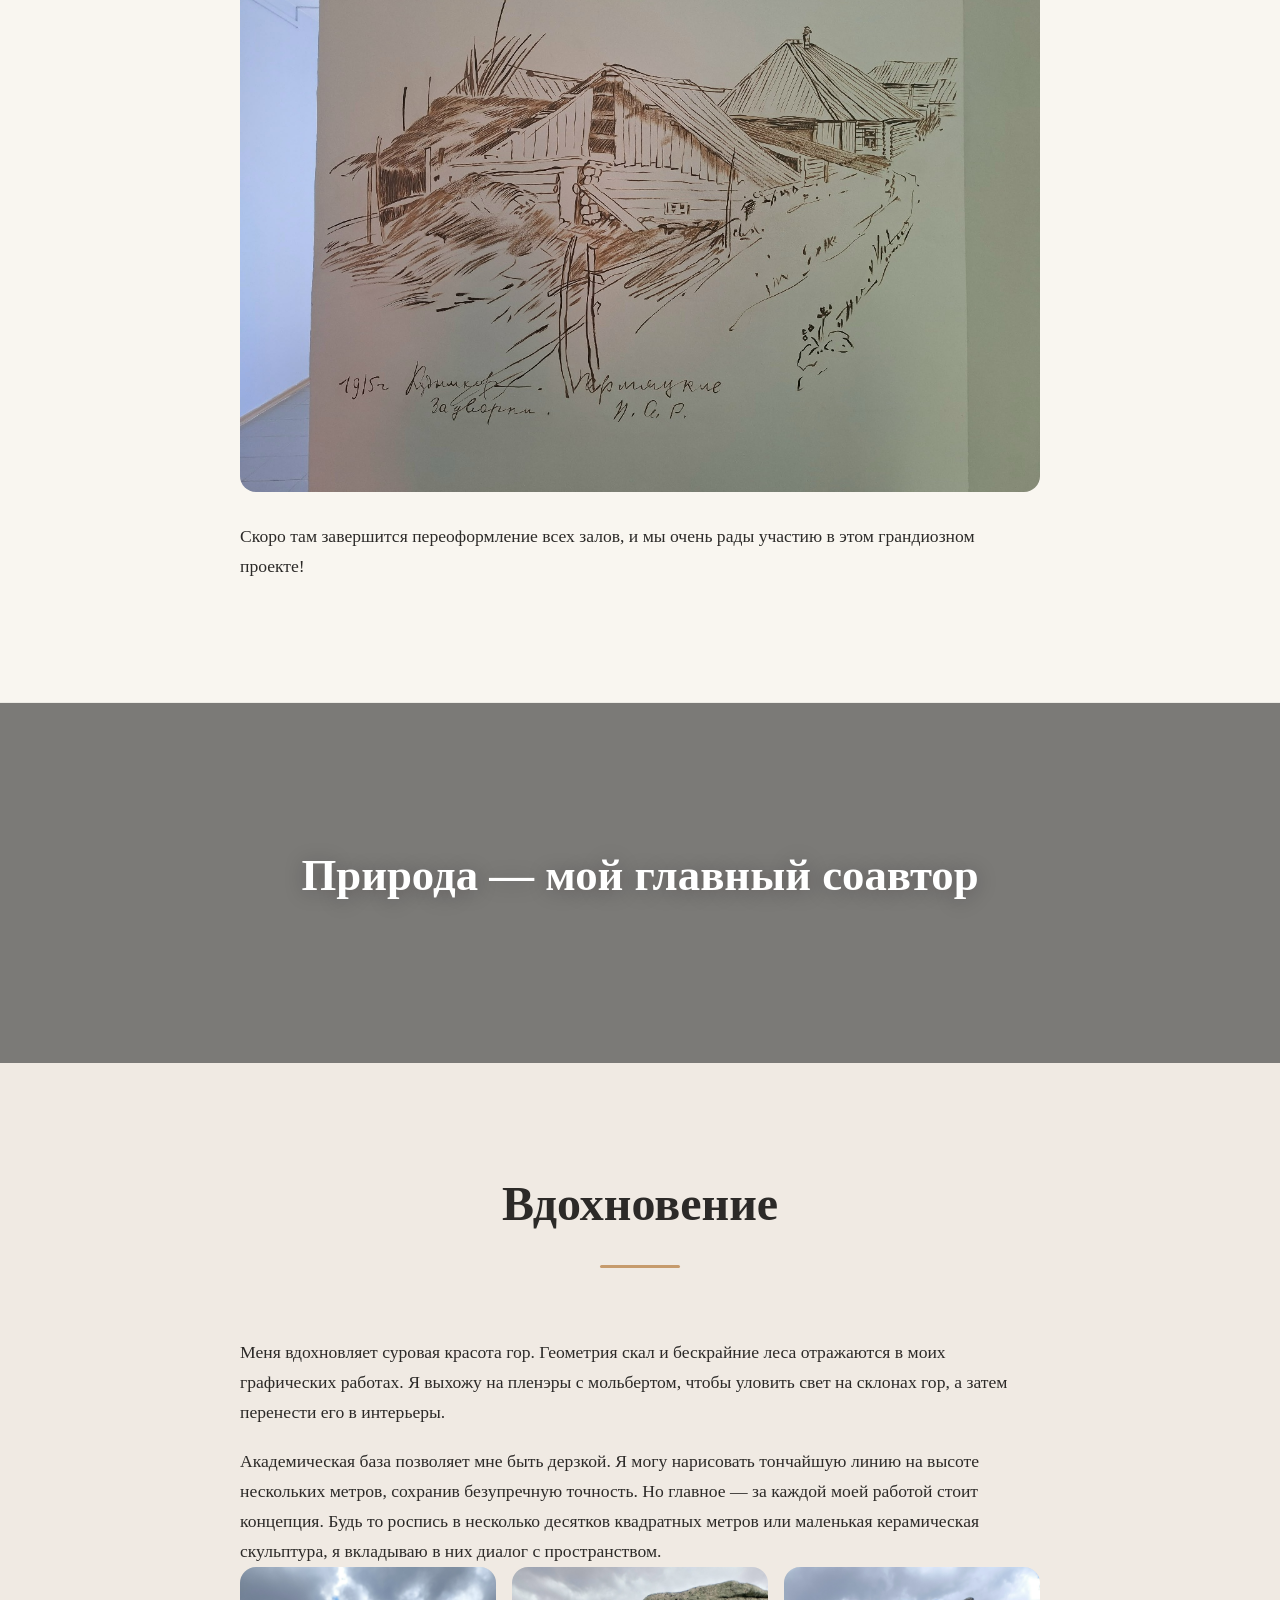
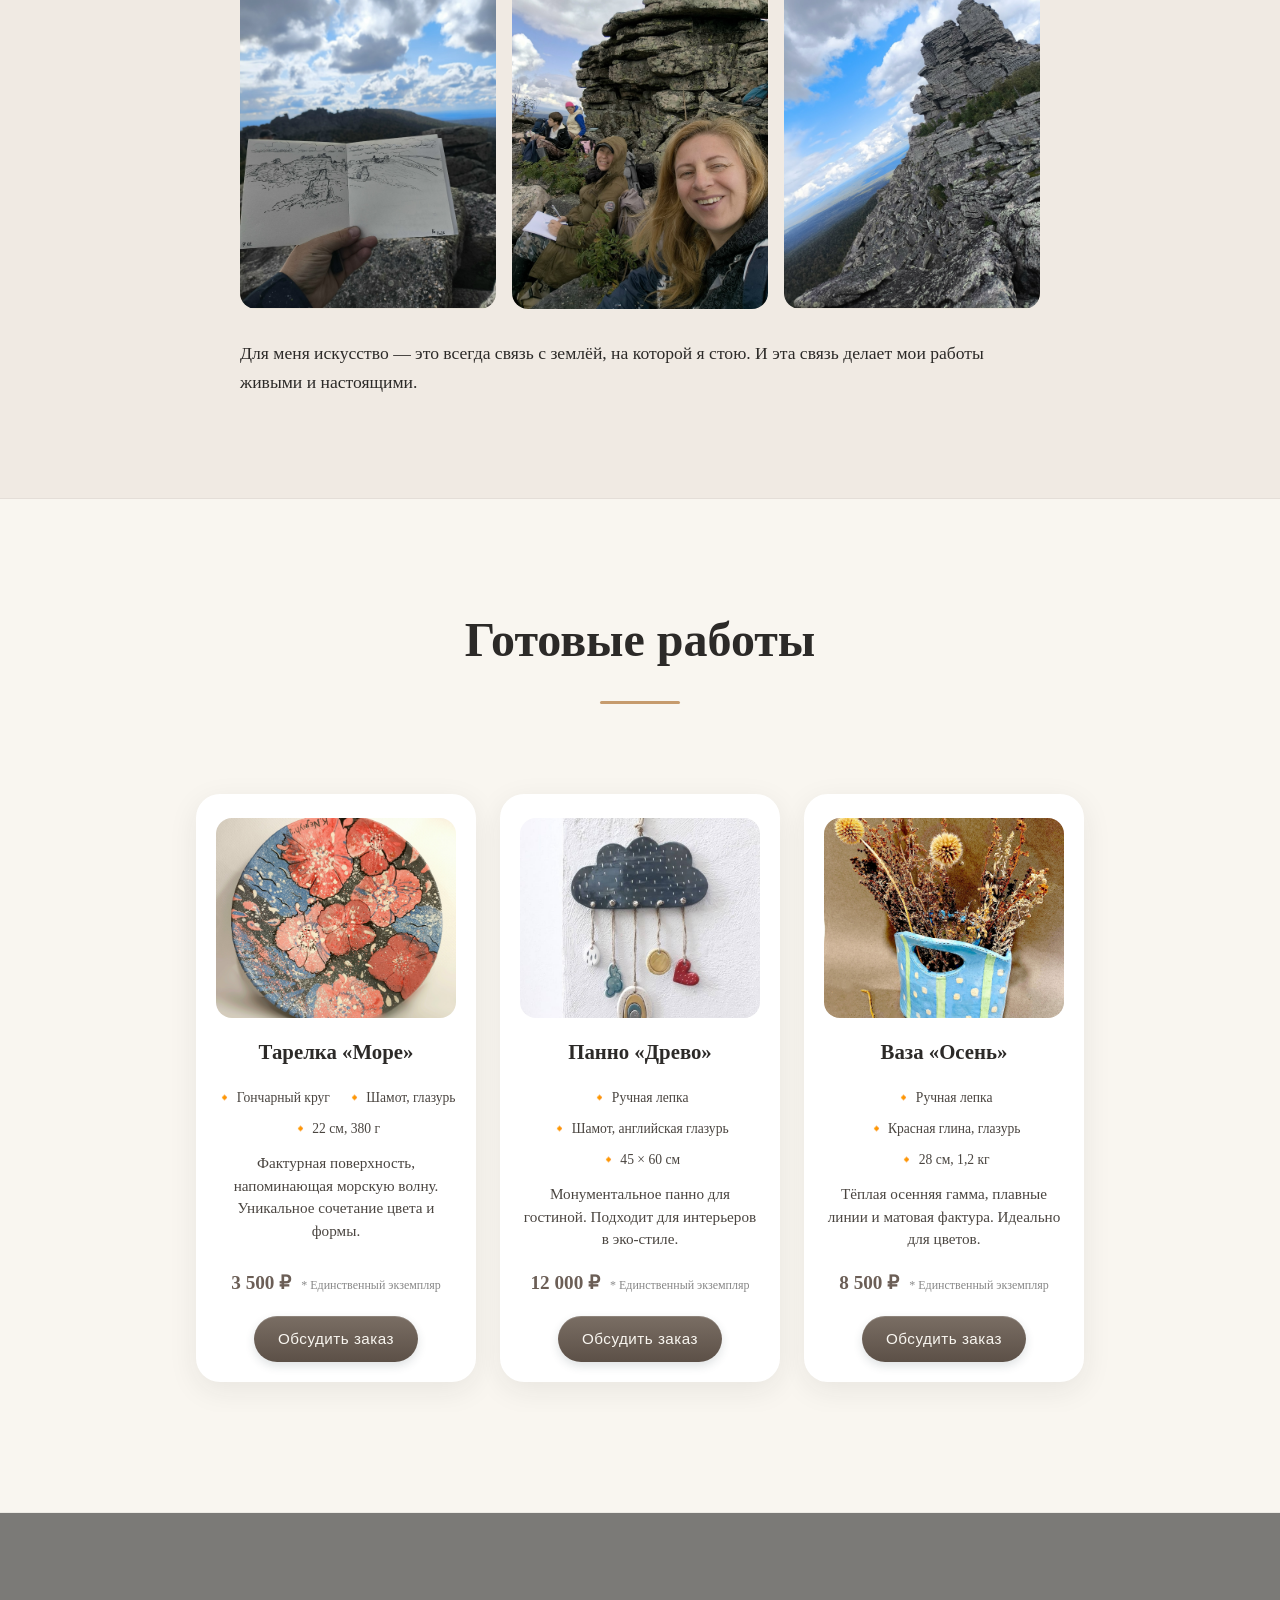
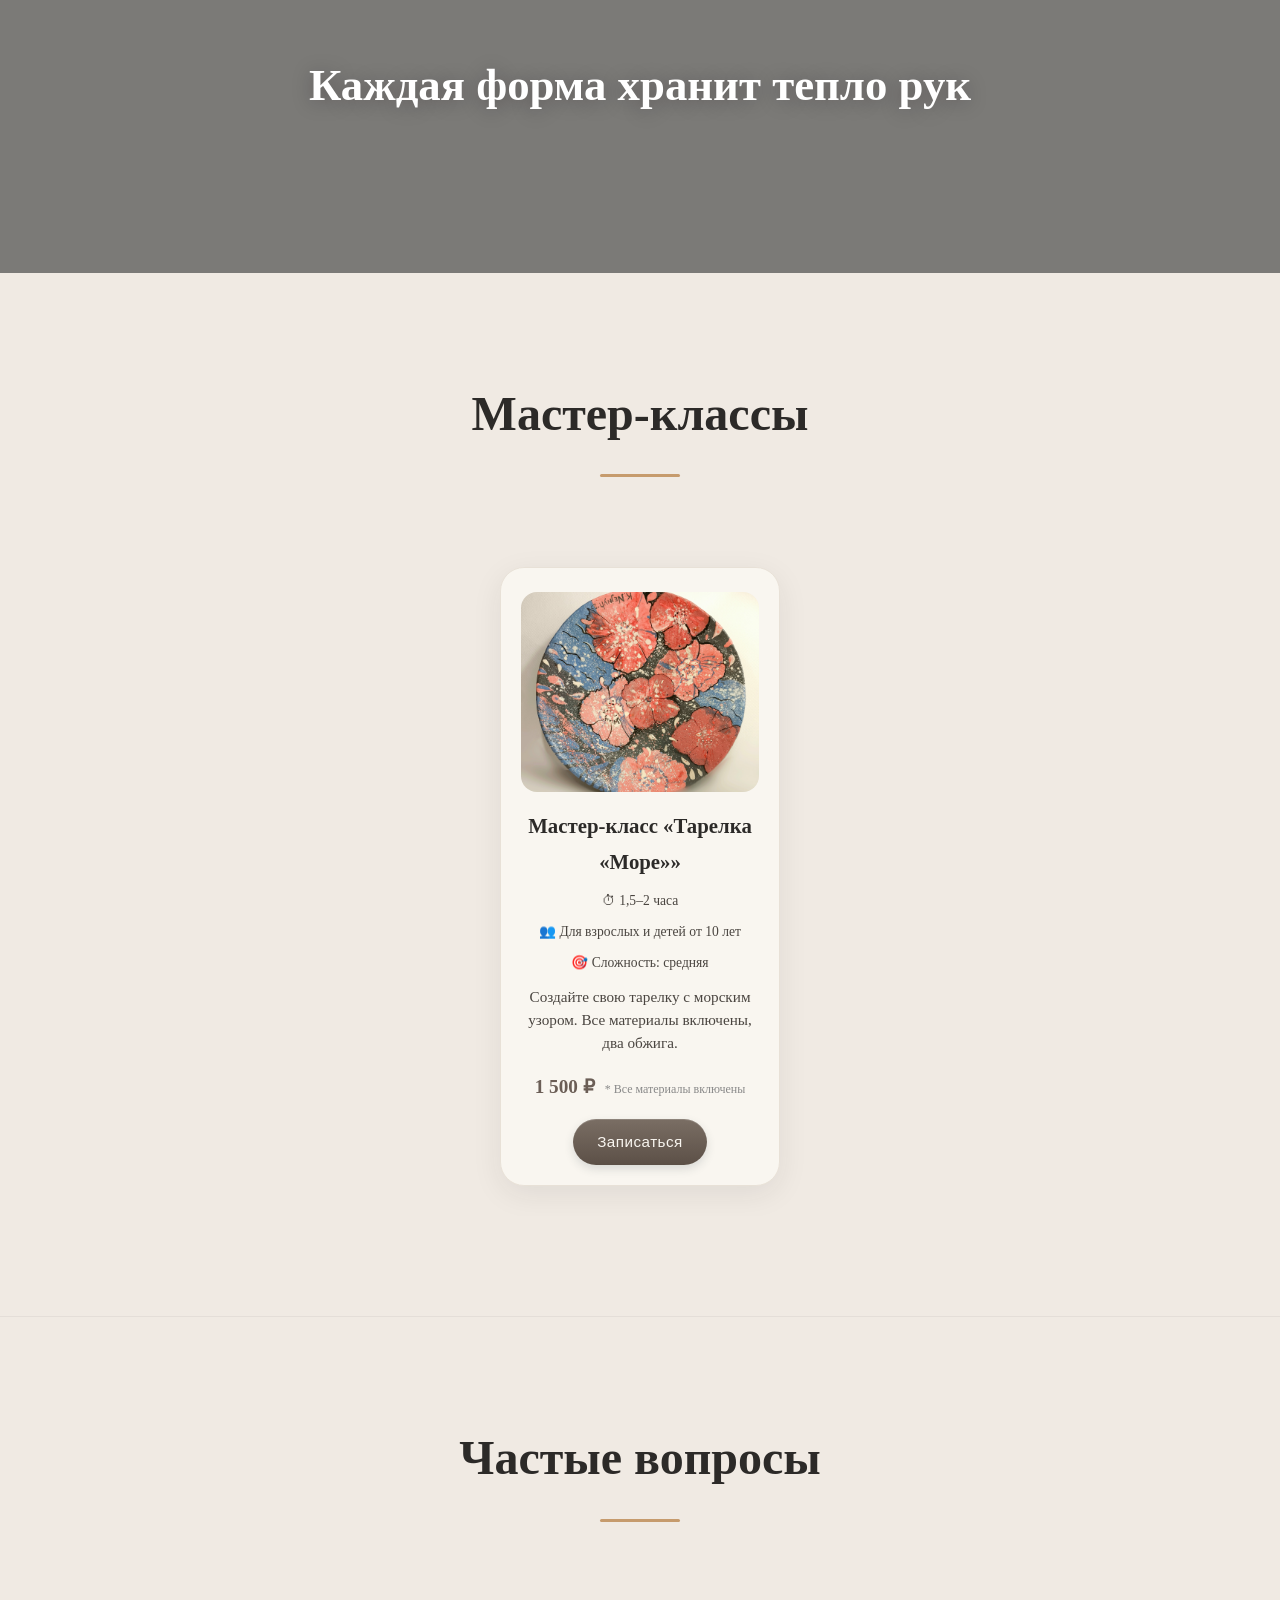
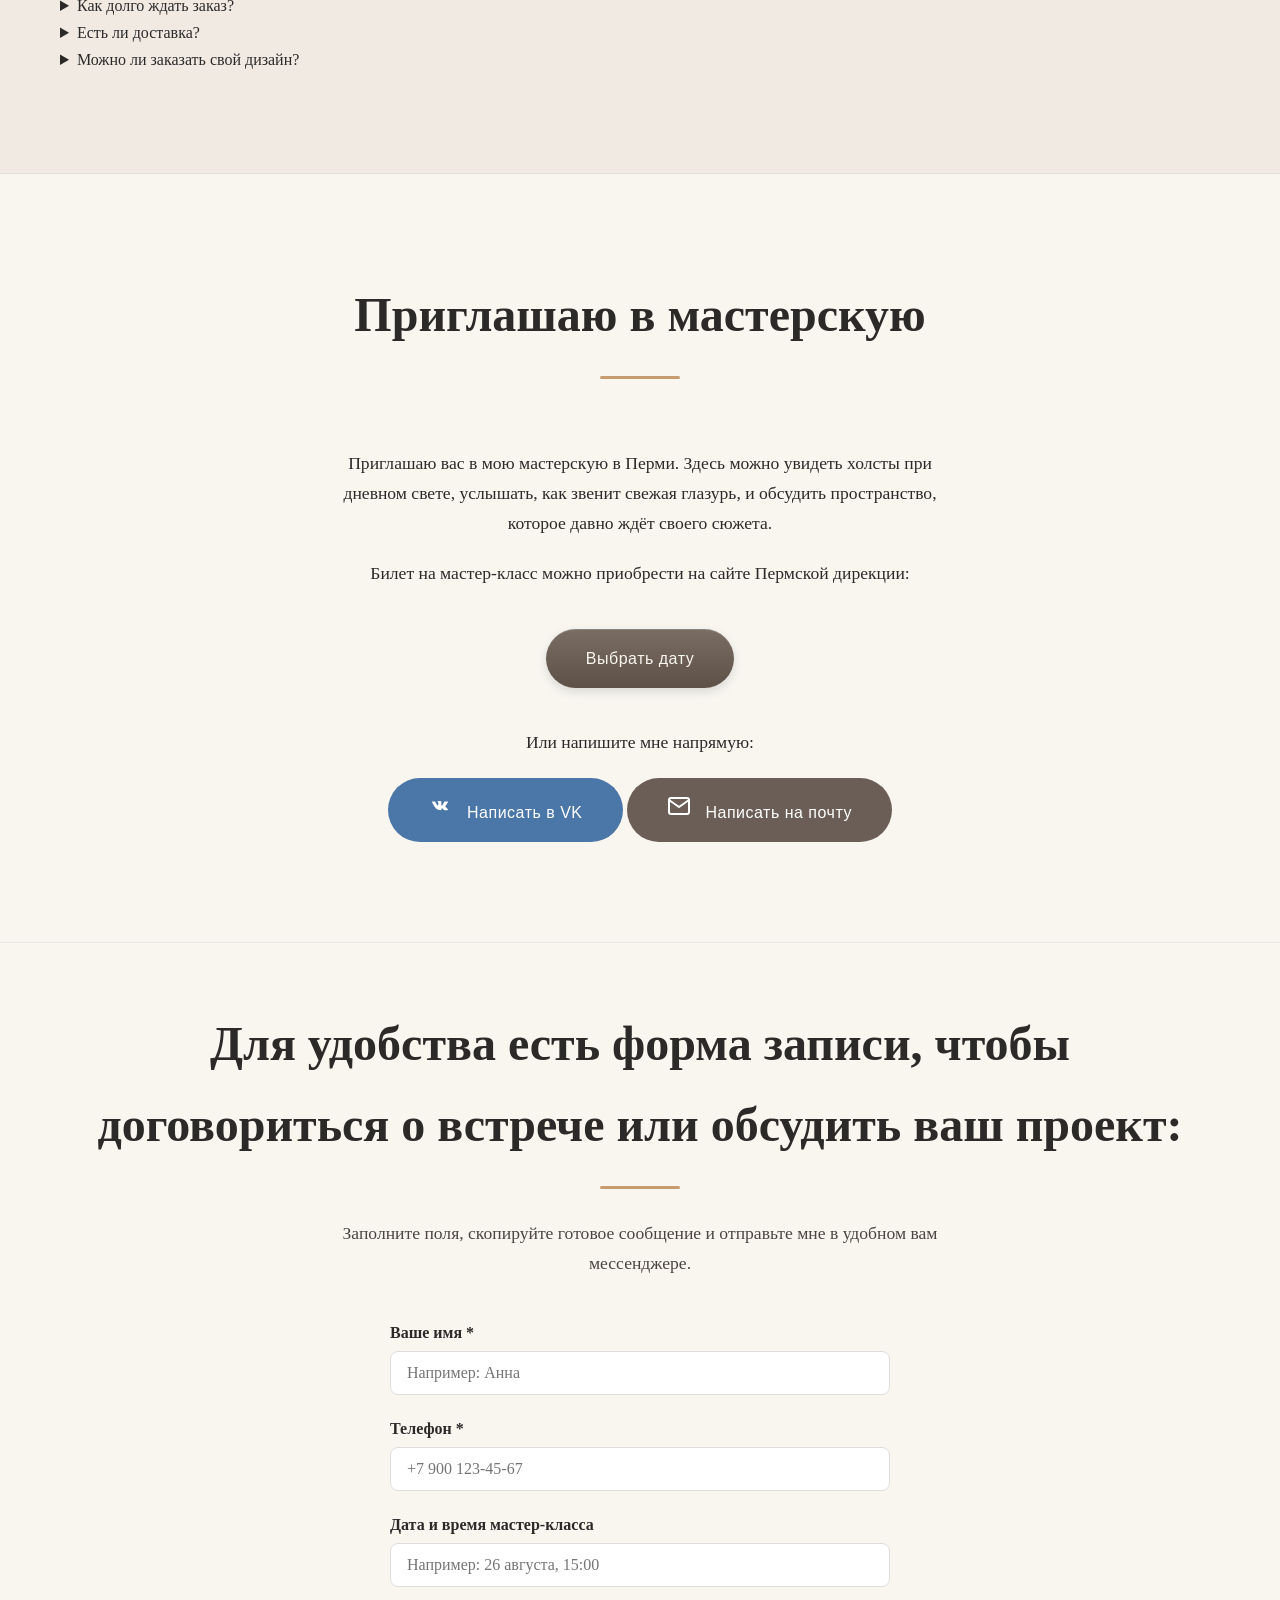
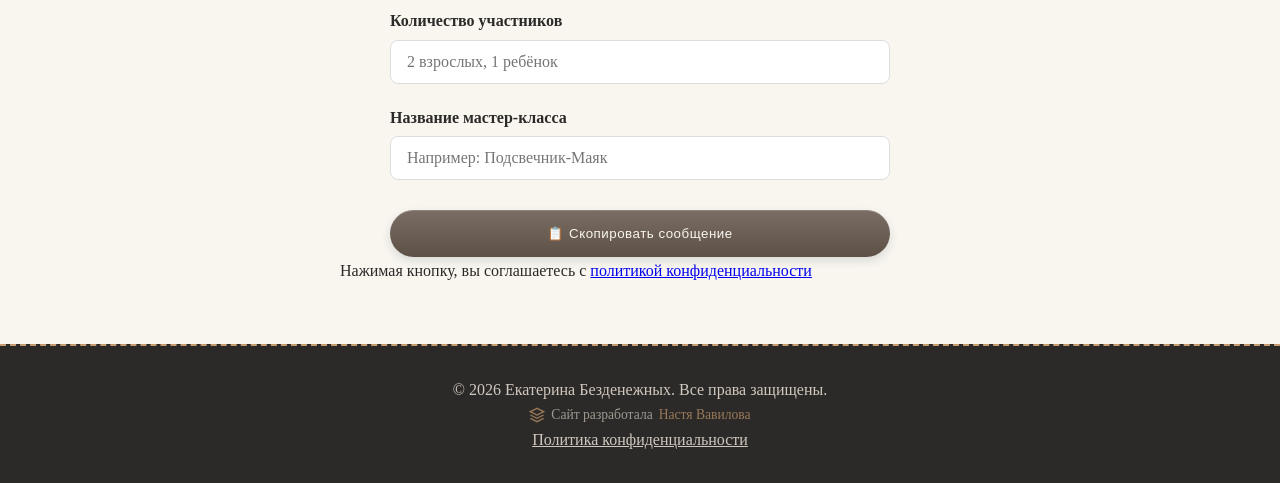
==== commit 2ada8eb3: "Update index.html оптимизация анимации" ====
--- a/index.html
+++ b/index.html
@@ -82,23 +82,6 @@
         </div>
     </section>
 
-    <!-- ===== БЛОК-ЦИТАТА (ФИЛОСОФИЯ) ===== -->
-    <section class="section section--dark quote-section">
-        <div class="container">
-            <div class="quote-content" data-aos="zoom-in">
-                <svg class="quote-icon" width="40" height="40" viewBox="0 0 24 24" fill="none" stroke="#C69B6D" stroke-width="2" stroke-linecap="round" stroke-linejoin="round">
-                    <path d="M10 11h-4a2 2 0 0 1 -2 -2v-4a2 2 0 0 1 2 -2h4a2 2 0 0 1 2 2v4a2 2 0 0 1 -2 2z"></path>
-                    <path d="M20 11h-4a2 2 0 0 1 -2 -2v-4a2 2 0 0 1 2 -2h4a2 2 0 0 1 2 2v4a2 2 0 0 1 -2 2z"></path>
-                    <path d="M10 11v6a2 2 0 0 1 -2 2h-4"></path>
-                    <path d="M20 11v6a2 2 0 0 1 -2 2h-4"></path>
-                </svg>
-                <blockquote>
-                    Каждая моя работа начинается не с эскиза, а с вопроса: какую эмоцию будет испытывать человек, находясь внутри этого цвета?
-                </blockquote>
-            </div>
-        </div>
-    </section>
-
     <!-- ===== РАЗДЕЛИТЕЛЬ 1 ===== -->
     <section class="divider divider--first">
     <div class="divider__content">
@@ -423,7 +406,13 @@
 
   <script src="https://unpkg.com/aos@2.3.1/dist/aos.js"></script>
 <script>
-    AOS.init();
+    AOS.init({
+    duration: 600,       // Сокращаем время анимации (было 800)
+    once: true,          // Анимация срабатывает только 1 раз (оставляем)
+    offset: 50,          // Запускаем чуть позже (чтобы не тормозило в начале)
+    easing: 'ease-out',  // Более легкая функция плавности
+    disable: window.innerWidth < 768 // Отключаем анимацию на мобильных!
+});
 </script>
 
 </body>
--- a/style.css
+++ b/style.css
@@ -72,35 +72,49 @@
     border-radius: 2px;
 }
 
-/* ===== ГЕРОЙ С ГРАДИЕНТНОЙ АНИМАЦИЕЙ ===== */
+/* ===== ОБНОВЛЕННЫЙ ГЕРОЙ С ФОТО ===== */
 .hero {
-    min-height: 70vh;
+    position: relative;
+    min-height: 90vh;
     display: flex;
     align-items: center;
     text-align: center;
     padding: 60px 0;
-    background: linear-gradient(135deg, #E8E1D7, #D5C9BB, #E8E1D7);
-    background-size: 300% 300%;
-    animation: gradientMove 12s ease infinite;
-}
-
-@keyframes gradientMove {
-    0% { background-position: 0% 50%; }
-    50% { background-position: 100% 50%; }
-    100% { background-position: 0% 50%; }
+    /* Добавляем фоновое изображение */
+    background: url('images/hero-bg.jpg') center/cover no-repeat;
+    color: #fff;
+}
+
+/* Затемнение для читаемости текста */
+.hero::before {
+    content: '';
+    position: absolute;
+    inset: 0;
+    background: rgba(20, 20, 20, 0.55); /* Затемнение */
+    z-index: 1;
+}
+
+.hero__content {
+    position: relative;
+    z-index: 2;
+    max-width: 800px;
+    margin: 0 auto;
+    padding: 20px;
 }
 
 .hero__title {
     font-size: 3.8rem;
-    color: #2C2A28;
+    color: #fff; /* Белый цвет */
     margin-bottom: 20px;
+    text-shadow: 0 2px 10px rgba(0,0,0,0.3);
 }
 
 .hero__subtitle {
     font-size: 1.3rem;
-    color: #4A4540;
+    color: #f0e8e0;
     max-width: 700px;
     margin: 0 auto 30px;
+    text-shadow: 0 2px 8px rgba(0,0,0,0.3);
 }
 
 .hero__buttons {
@@ -149,16 +163,14 @@
         inset 0 2px 4px rgba(0, 0, 0, 0.15);
 }
 
-.btn--secondary {
-    background: transparent;
+/* Кнопка "Связаться" на темном фоне */
+.hero .btn--secondary {
+    color: #fff;
+    border-color: #fff;
+}
+.hero .btn--secondary:hover {
+    background: #fff;
     color: #2C2A28;
-    border: 1px solid #2C2A28;
-}
-
-.btn--secondary:hover {
-    background: #2C2A28;
-    color: #F9F6F0;
-    transform: translateY(-3px);
 }
 
 .btn--vk {
@@ -188,7 +200,11 @@
 
 .trust-item {
     font-size: 0.95rem;
-    color: #4A4540;
+    color: #f0e8e0; /* Светлый текст для темного фона */
+}
+
+.hero__trust {
+    border-top: 1px solid rgba(255, 255, 255, 0.2); /* Светлая линия */
 }
 
 /* ===== СЕКЦИИ ===== */
@@ -803,4 +819,102 @@
     .privacy-block ul {
         margin-left: 18px;
     }
-}+
+    /* ===== О ХУДОЖНИКЕ (ОБНОВЛЕНИЕ) ===== */
+.about-text {
+    font-size: 1.1rem;
+    margin-bottom: 20px;
+    line-height: 1.7;
+    color: #2C2A28;
+}
+.about-photo {
+    display: flex;
+    align-items: center;
+    justify-content: center;
+    background: #E8E1D7;
+    border-radius: 16px;
+    overflow: hidden;
+    min-height: 300px;
+}
+.about-photo img {
+    width: 100%;
+    height: 100%;
+    object-fit: cover;
+}
+
+/* ===== БЛОК-ЦИТАТА ===== */
+.quote-section {
+    padding: 80px 0;
+    text-align: center;
+    background: #F9F6F0; /* Светлый фон */
+    border-bottom: none;
+}
+.quote-content {
+    max-width: 800px;
+    margin: 0 auto;
+    position: relative;
+}
+.quote-icon {
+    margin-bottom: 20px;
+    opacity: 0.8;
+}
+.quote-content blockquote {
+    font-family: 'Georgia', serif;
+    font-size: 1.8rem;
+    font-style: italic;
+    color: #6B5E56;
+    line-height: 1.5;
+    margin: 0;
+}
+
+/* ===== FAQ (АККОРДЕОН) ===== */
+.faq-accordion {
+    max-width: 800px;
+    margin: 0 auto;
+}
+.faq-item {
+    background: #fff;
+    border-radius: 12px;
+    margin-bottom: 15px;
+    box-shadow: 0 4px 12px rgba(0,0,0,0.03);
+    overflow: hidden;
+}
+.faq-question {
+    font-family: 'Georgia', serif;
+    font-size: 1.2rem;
+    font-weight: bold;
+    color: #2C2A28;
+    padding: 20px 25px;
+    cursor: pointer;
+    display: flex;
+    justify-content: space-between;
+    align-items: center;
+    list-style: none; /* Убираем стандартный треугольник */
+    transition: color 0.3s ease;
+}
+.faq-question::-webkit-details-marker {
+    display: none; /* Убираем маркер в Chrome/Safari */
+}
+.faq-question::after {
+    content: '+';
+    font-size: 1.5rem;
+    color: #C69B6D;
+    transition: transform 0.3s ease;
+}
+details[open] .faq-question::after {
+    content: '−';
+    transform: rotate(180deg);
+}
+.faq-question:hover {
+    color: #C69B6D;
+}
+.faq-answer {
+    padding: 0 25px 20px 25px;
+    color: #4A4540;
+    font-size: 1rem;
+    line-height: 1.6;
+    border-top: 1px solid #f0f0f0;
+    padding-top: 15px;
+}
+
+}
